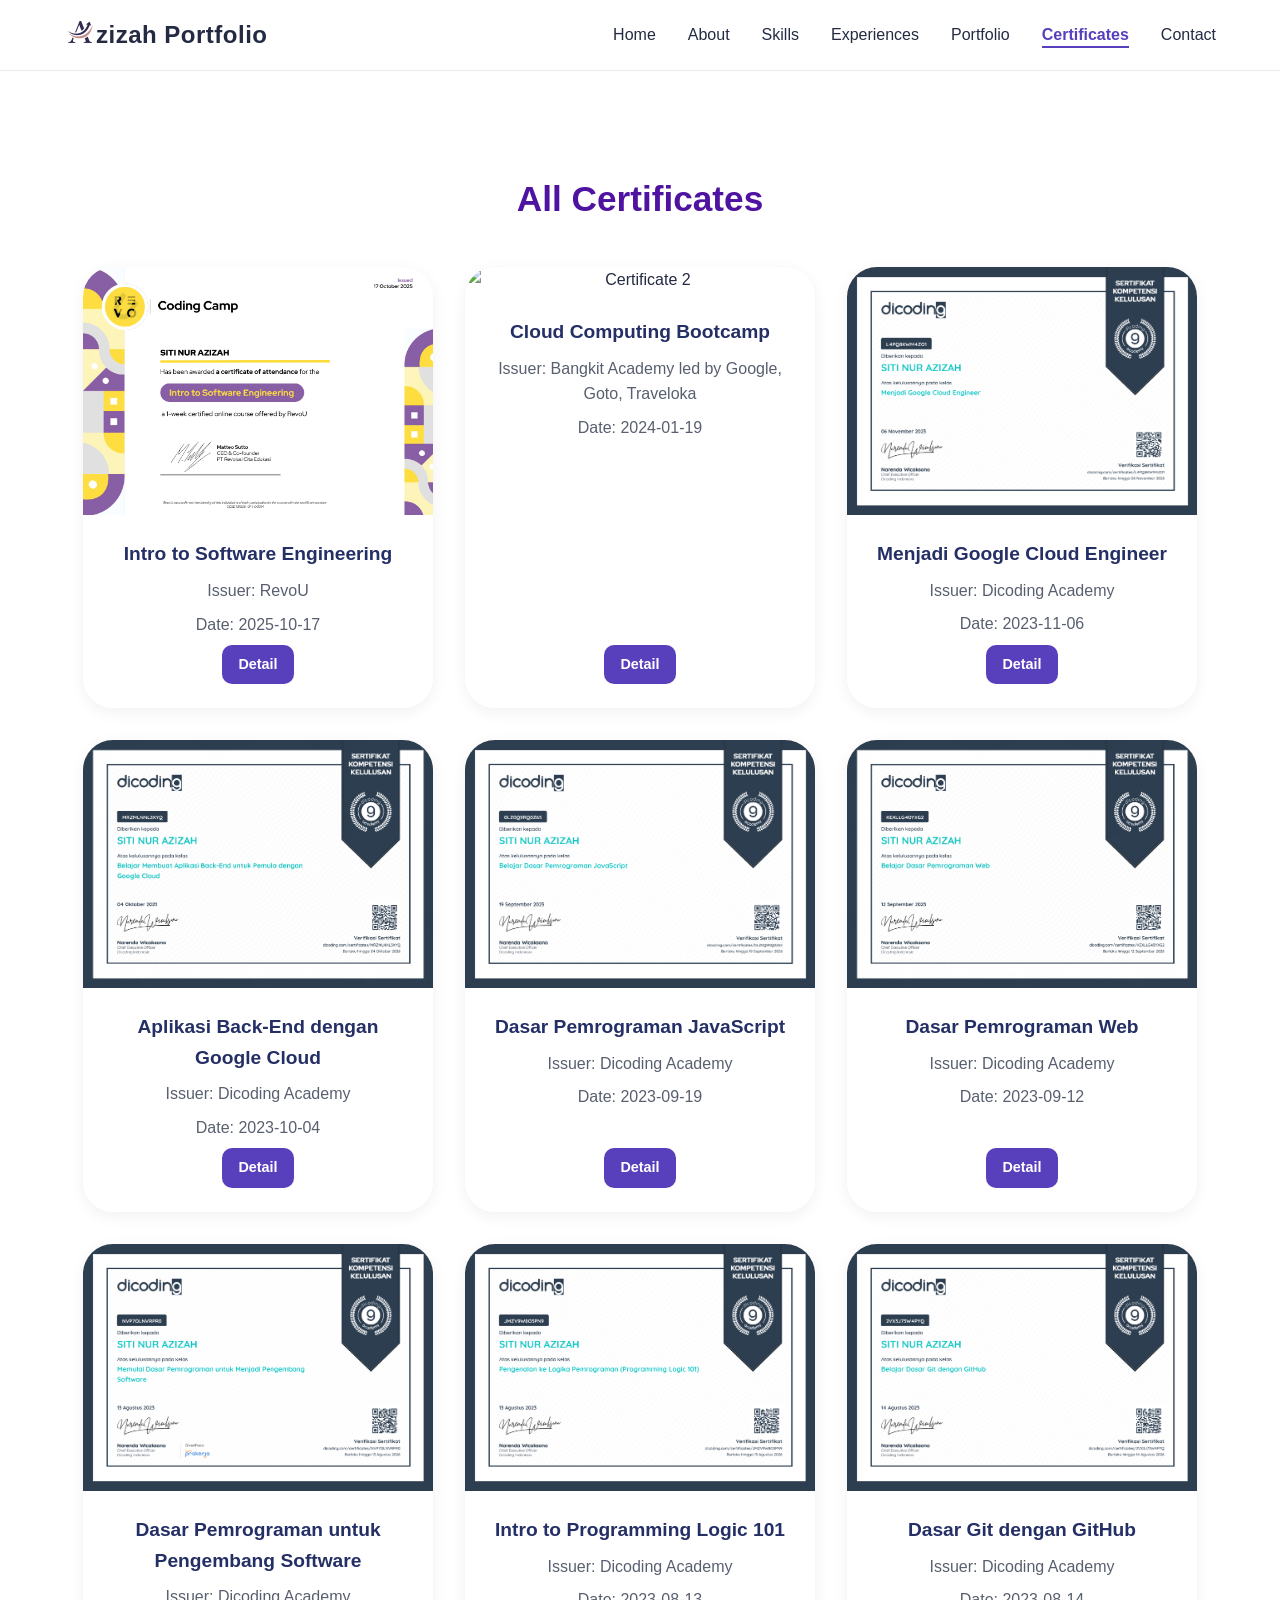
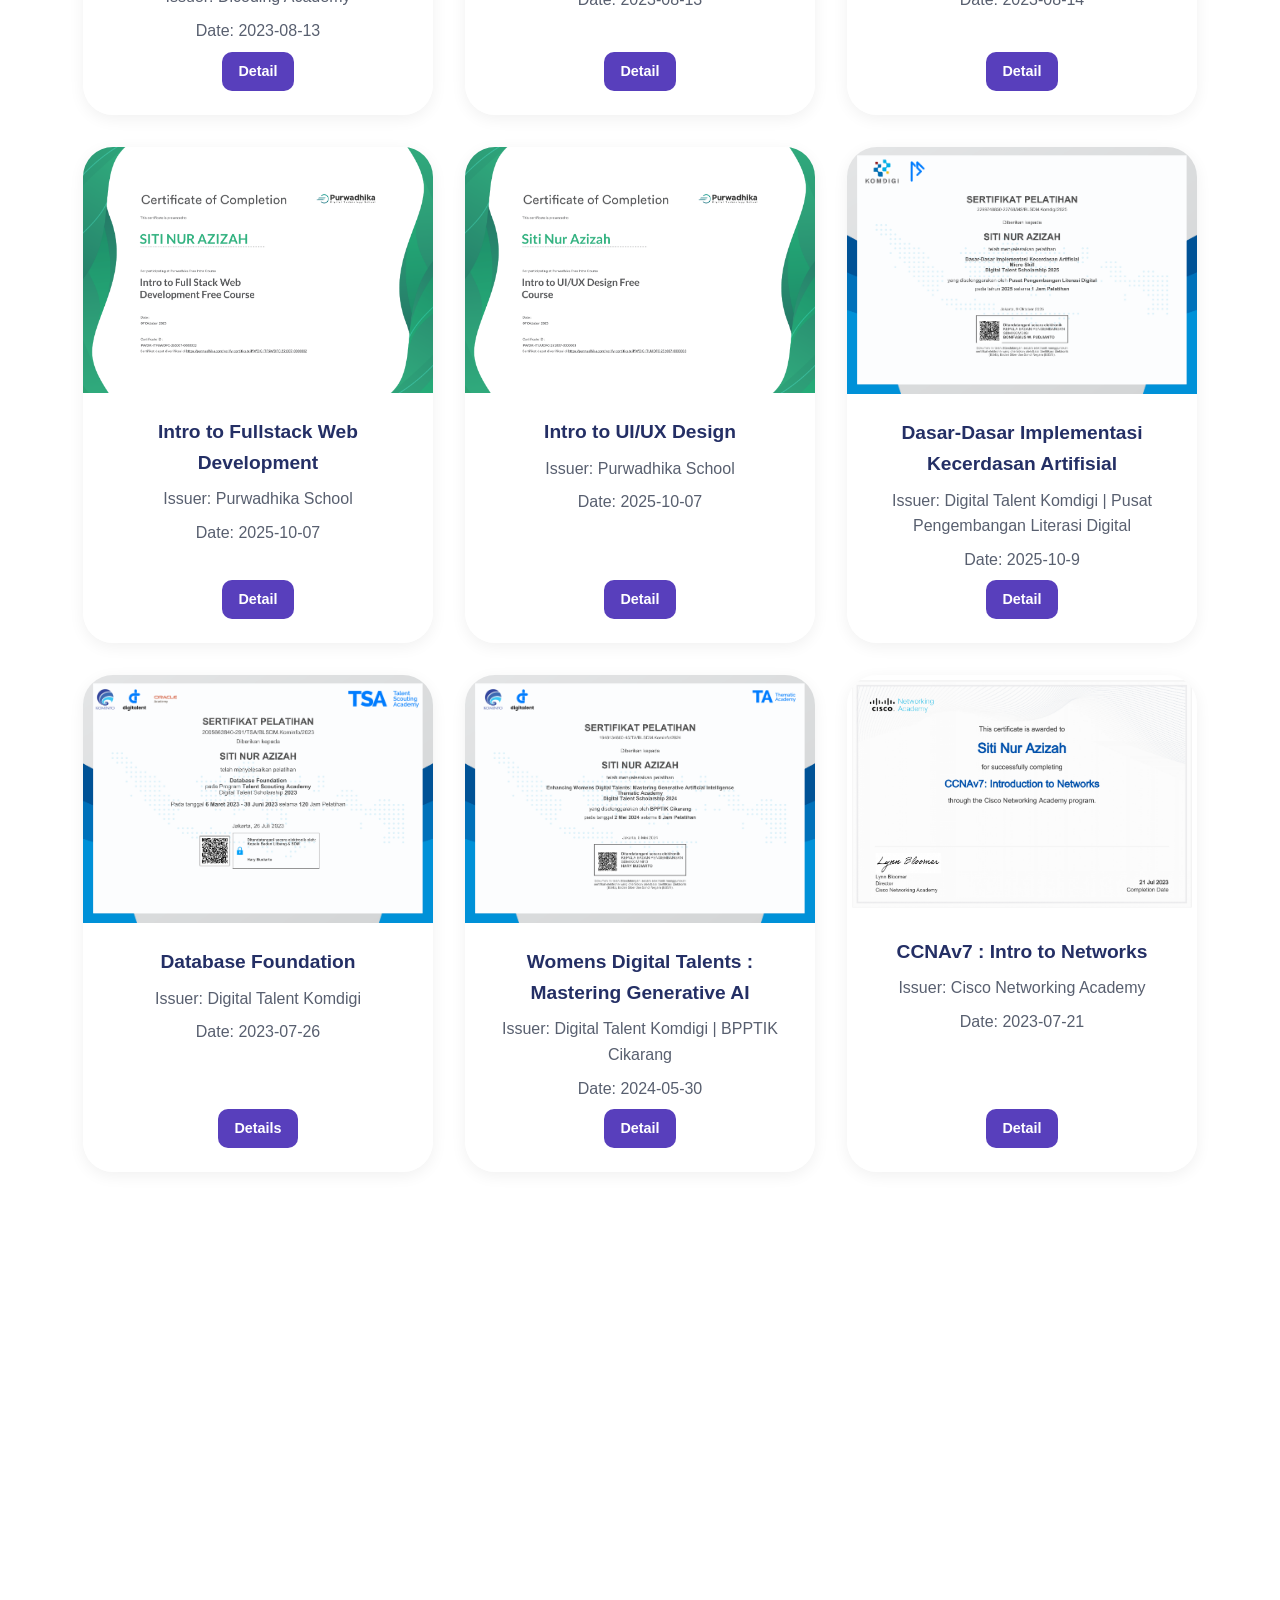
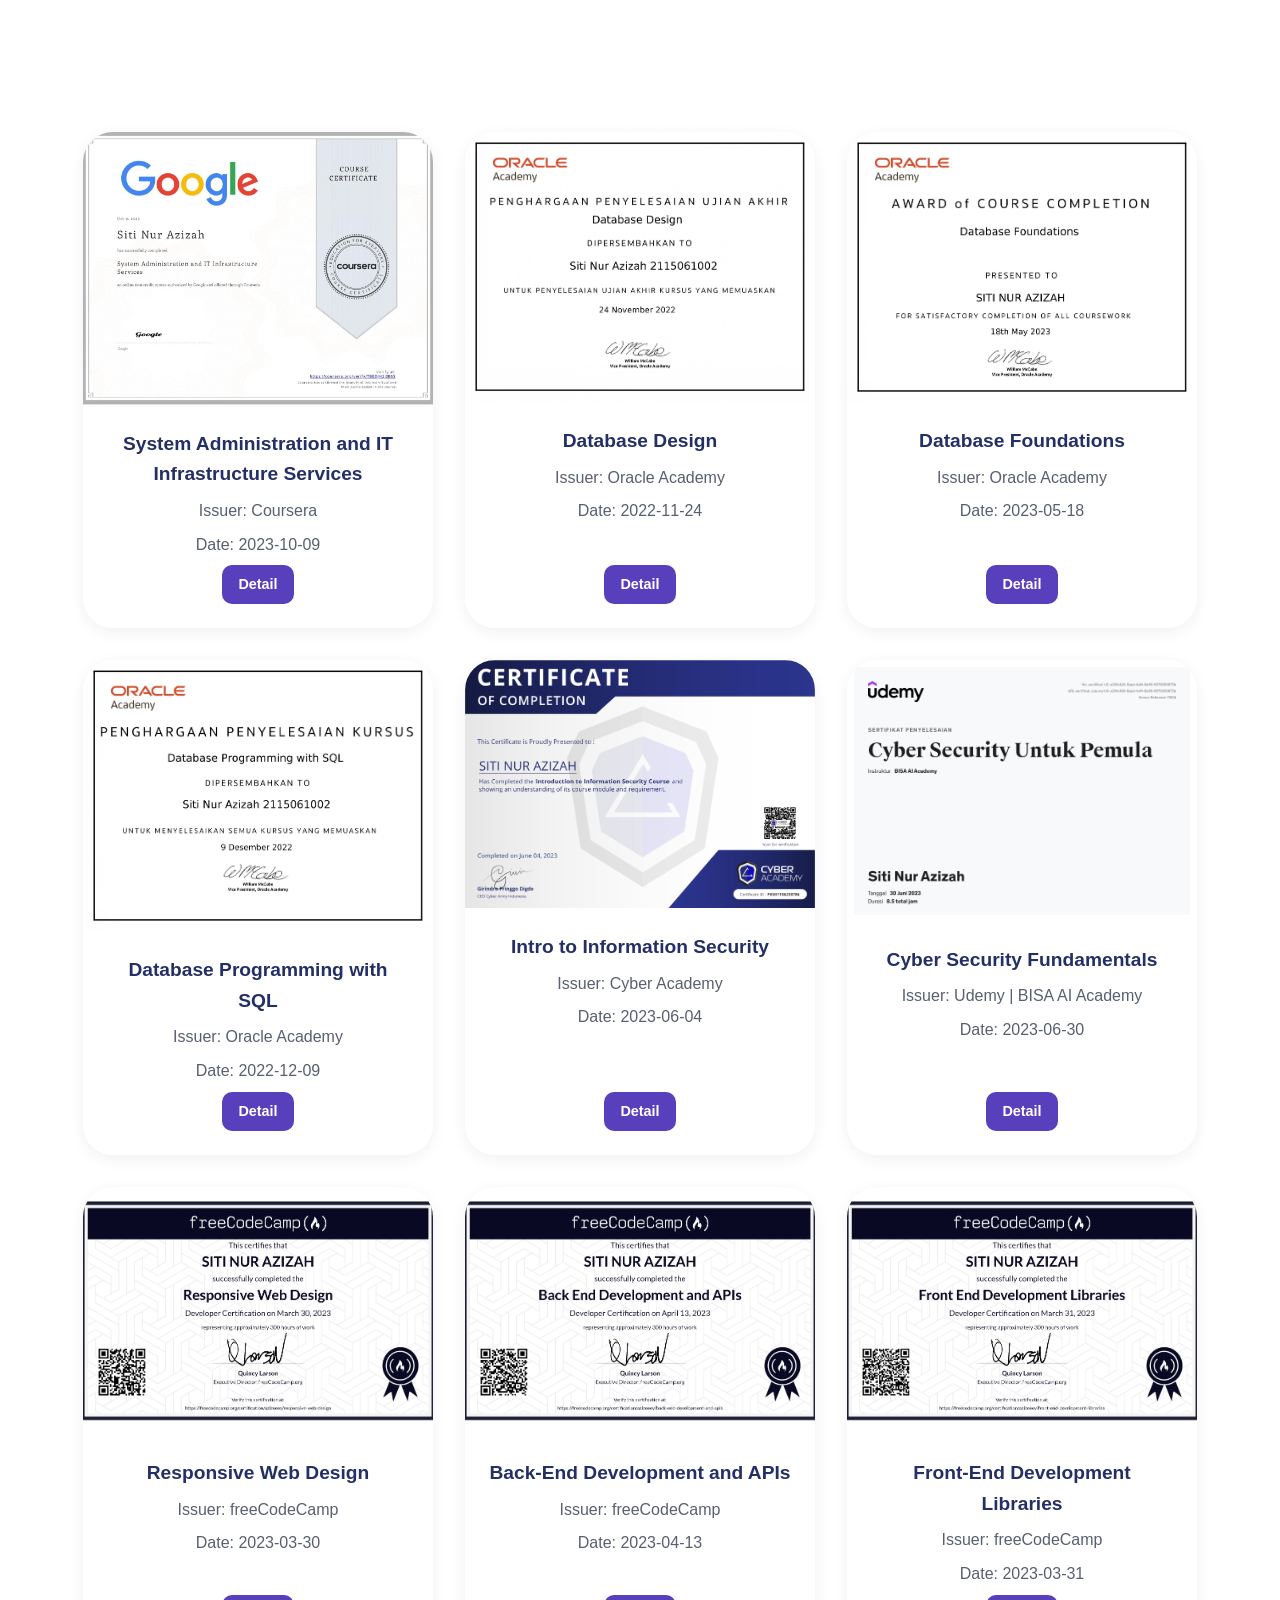
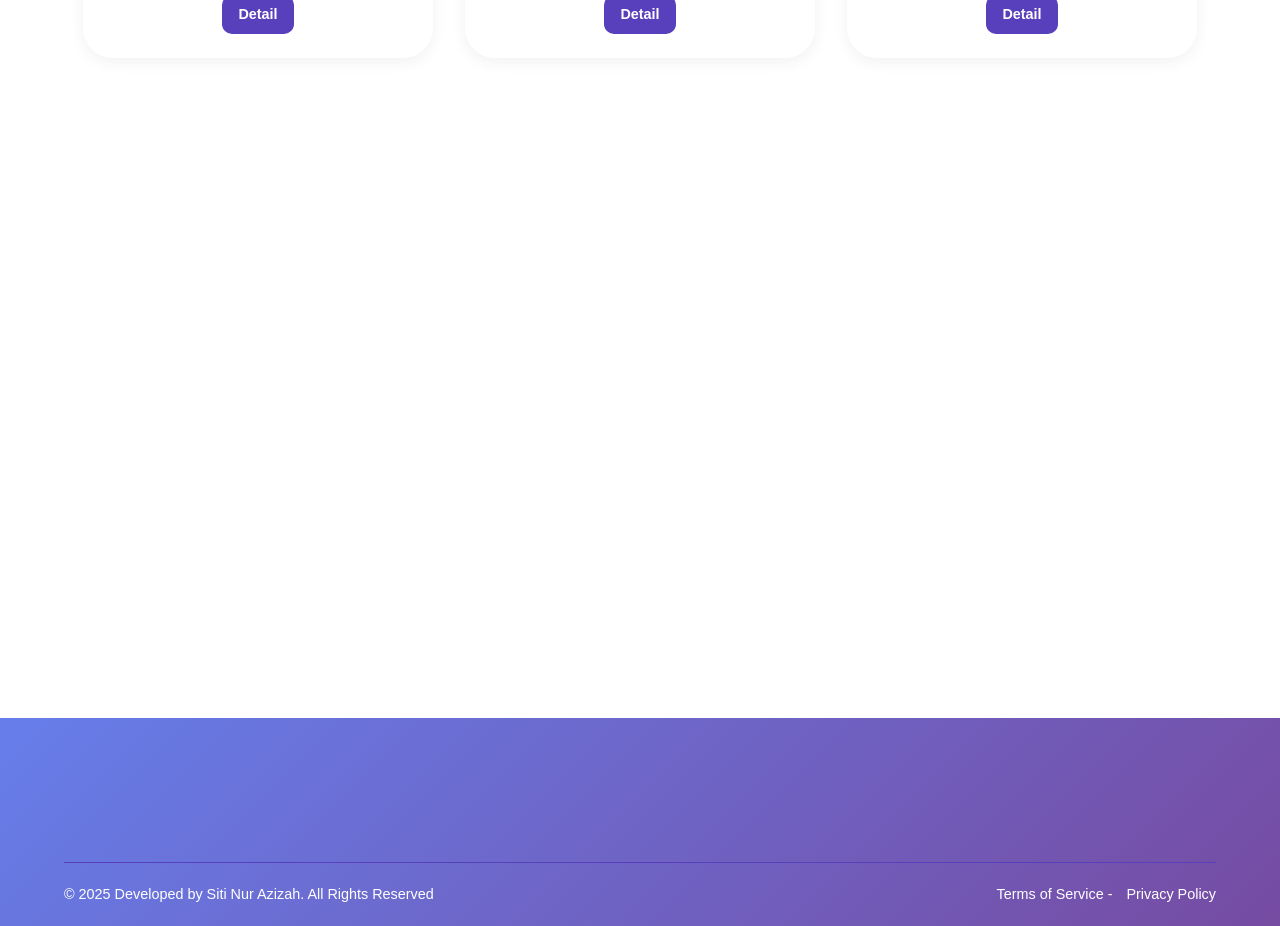
==== certificates.html @ 9b40e52b "add porto n sertif" ====
<!DOCTYPE html>
<html lang="en">
<head>
  <meta charset="UTF-8">
  <meta name="viewport" content="width=device-width, initial-scale=1.0">
  <title>All Certificates | Siti Nur Azizah</title>
  <link rel="icon" href="assets/img/favicon.png" type="image/png">
  <link rel="stylesheet" href="https://cdnjs.cloudflare.com/ajax/libs/font-awesome/6.0.0-beta3/css/all.min.css">
  <link rel="stylesheet" href="assets/css/style.css">
</head>
<body>
  <header class="main-header">
    <div class="container nav-container">
      <div class="logo">
        <img src="assets/img/favicon.png" alt="Logo" class="logo-image">
        zizah Portfolio
      </div>
      <!-- hamburger button for mobile -->
      <button class="hamburger" aria-label="Toggle navigation" aria-expanded="false" type="button">
        <span class="hamburger-box">
          <span class="hamburger-inner"></span>
        </span>
      </button>
      <nav>
        <ul class="nav-menu">
          <li><a href="index.html#home">Home</a></li>
          <li><a href="index.html#about">About</a></li>
          <li><a href="index.html#skills">Skills</a></li>
          <li><a href="index.html#experiences">Experiences</a></li>
          <li><a href="index.html#portfolio">Portfolio</a></li>
          <li><a href="certificates.html" class="active">Certificates</a></li>
          <li><a href="index.html#contact">Contact</a></li>
        </ul>
      </nav>
    </div>
  </header>

  <section id="all-certificates" class="section certificates-section">
    <div class="container">
      <h1 class="section-title scroll-animate">All Certificates</h1>
      <div class="certificates-list">
        <!-- All certificates -->
        <div class="certificate-item scroll-animate">
          <img src="assets/certificate/softwareeng-revou.png" alt="Certificate 1">
          <div class="certificate-content">
            <h3>Intro to Software Engineering</h3>
            <p>Issuer: RevoU</p>
            <p>Date: 2025-10-17</p>
            <a href="https://drive.google.com/file/d/1ZLvPG38l7skZjwLCJLXIM7DwhdLGk0Xa/view" class="btn btn-details">Detail</a>
          </div>
        </div>
        <div class="certificate-item scroll-animate">
          <img src="assets/certificate/SERTIF BANGKIT.png" alt="Certificate 2">
          <div class="certificate-content">
            <h3>Cloud Computing Bootcamp</h3>
            <p>Issuer: Bangkit Academy led by Google, Goto, Traveloka</p>
            <p>Date: 2024-01-19</p>
            <a href="https://drive.google.com/file/d/1FL3jccYWR6hcbY1Rkj1-rVTdAQmTR3cX/view?usp=sharing" class="btn btn-details">Detail</a>
          </div>
        </div>
        <div class="certificate-item scroll-animate">
          <img src="assets/certificate/dicoding/menjadi google cloud engineer.png" alt="Certificate 3">
          <div class="certificate-content">
            <h3>Menjadi Google Cloud Engineer</h3>
            <p>Issuer: Dicoding Academy</p>
            <p>Date: 2023-11-06</p>
            <a href="https://www.dicoding.com/certificates/L4PQ8KWM4ZO1" class="btn btn-details">Detail</a>
          </div>
        </div>
        <div class="certificate-item scroll-animate">
          <img src="assets/certificate/dicoding/apk backend.jpg" alt="Certificate 4">
          <div class="certificate-content">
            <h3>Aplikasi Back-End dengan Google Cloud</h3>
            <p>Issuer: Dicoding Academy</p>
            <p>Date: 2023-10-04</p>
            <a href="https://www.dicoding.com/certificates/MRZMLNNL3XYQ" class="btn btn-details">Detail</a>
          </div>
        </div>
        <div class="certificate-item scroll-animate">
          <img src="assets/certificate/dicoding/pemrograman javascript.png" alt="Certificate 5">
          <div class="certificate-content">
            <h3>Dasar Pemrograman JavaScript</h3>
            <p>Issuer: Dicoding Academy</p>
            <p>Date: 2023-09-19</p>
            <a href="https://www.dicoding.com/certificates/0LZ0Q9RQ0Z65" class="btn btn-details">Detail</a>
          </div>
        </div>
        <div class="certificate-item scroll-animate">
          <img src="assets/certificate/dicoding/dasar pemweb.jpg" alt="Certificate 6">
          <div class="certificate-content">
            <h3>Dasar Pemrograman Web</h3>
            <p>Issuer: Dicoding Academy</p>
            <p>Date: 2023-09-12</p>
            <a href="https://www.dicoding.com/certificates/KEXLLG40YXG2" class="btn btn-details">Detail</a>
          </div>
        </div>
        <div class="certificate-item scroll-animate">
          <img src="assets/certificate/dicoding/pengembang software dicoding.png" alt="Certificate 7">
          <div class="certificate-content">
            <h3>Dasar Pemrograman untuk Pengembang Software</h3>
            <p>Issuer: Dicoding Academy</p>
            <p>Date: 2023-08-13</p>
            <a href="https://www.dicoding.com/certificates/NVP7OLNVRPR0" class="btn btn-details">Detail</a>
          </div>
        </div>
        <div class="certificate-item scroll-animate">
          <img src="assets/certificate/dicoding/programming logic 101.png" alt="Certificate 8">
          <div class="certificate-content">
            <h3>Intro to Programming Logic 101</h3>
            <p>Issuer: Dicoding Academy</p>
            <p>Date: 2023-08-13</p>
            <a href="https://www.dicoding.com/certificates/JMZV9W8O3PN9" class="btn btn-details">Detail</a>
          </div>
        </div>
        <div class="certificate-item scroll-animate">
          <img src="assets/certificate/dicoding/git github.png" alt="Certificate 9">
          <div class="certificate-content">
            <h3>Dasar Git dengan GitHub</h3>
            <p>Issuer: Dicoding Academy</p>
            <p>Date: 2023-08-14</p>
            <a href="https://www.dicoding.com/certificates/2VX3J73W4PYQ" class="btn btn-details">Detail</a>
          </div>
        </div>
        <div class="certificate-item scroll-animate">
          <img src="assets/certificate/purwadhika/PWDK-ITFSWDFC-251007-0000002.png" alt="Certificate 10">
          <div class="certificate-content">
            <h3>Intro to Fullstack Web Development</h3>
            <p>Issuer: Purwadhika School</p>
            <p>Date: 2025-10-07</p>
            <a href="https://purwadhika.com/verify-certificate/PWDK-ITFSWDFC-251007-0000002" class="btn btn-details">Detail</a>
          </div>
        </div>
        <div class="certificate-item scroll-animate">
          <img src="assets/certificate/purwadhika/PWDK-ITUUDFC-251007-0000003.png" alt="Certificate 11">
          <div class="certificate-content">
            <h3>Intro to UI/UX Design</h3>
            <p>Issuer: Purwadhika School</p>
            <p>Date: 2025-10-07</p>
            <a href="https://purwadhika.com/verify-certificate/PWDK-ITUUDFC-251007-0000003" class="btn btn-details">Detail</a>
          </div>
        </div>
        <div class="certificate-item scroll-animate">
          <img src="assets/certificate/digitalent/Sertifikat_SITI NUR AZIZAH_Dasar-Dasar Implementasi Kecerdasan Artifisial.png" alt="Certificate 12">
          <div class="certificate-content">
            <h3>Dasar-Dasar Implementasi Kecerdasan Artifisial</h3>
            <p>Issuer: Digital Talent Komdigi | Pusat Pengembangan Literasi Digital</p>
            <p>Date: 2025-10-9</p>
            <a href="https://drive.google.com/file/d/1zB0Z5DIeGIQFLaQQscOVTFHgbGyK6Us4/view?usp=drive_link" class="btn btn-details">Detail</a>
          </div>
        </div>
        <div class="certificate-item scroll-animate">
          <img src="assets/certificate/digitalent/Sertifikat_SITI NUR AZIZAH_Database Foundation.png" alt="Certificate 13">
          <div class="certificate-content">
            <h3>Database Foundation</h3>
            <p>Issuer: Digital Talent Komdigi</p>
            <p>Date: 2023-07-26</p>
            <a href="https://drive.google.com/file/d/1chMUheDIO_dQF70-TXZHuA2Eh0b5Cd7H/view?usp=drive_link" class="btn btn-details">Details</a>
          </div>
        </div>
        <div class="certificate-item scroll-animate">
          <img src="assets/certificate/digitalent/Sertifikat_SITI NUR AZIZAH_Enhancing Womens Digital Talents_ Mastering Generative Artificial Intelligence.png" alt="Certificate 14">
          <div class="certificate-content">
            <h3>Womens Digital Talents : Mastering Generative AI</h3>
            <p>Issuer: Digital Talent Komdigi | BPPTIK Cikarang</p>
            <p>Date: 2024-05-30</p>
            <a href="https://drive.google.com/file/d/1E2F30EuQc_l25Jdkmxa51Vl7Aryn4zsx/view?usp=drive_link" class="btn btn-details">Detail</a>
          </div>
        </div>
        <div class="certificate-item scroll-animate">
          <img src="assets/certificate/cisco/CCNA-_Introduction_to_Networks_certificate_sitinurazizahhh18-gmail-com_771a06cd-412b-486e-bfe9-fa651f4175e1 (1)_page-0001.jpg" alt="Certificate 15">
          <div class="certificate-content">
            <h3>CCNAv7 : Intro to Networks</h3>
            <p>Issuer: Cisco Networking Academy</p>
            <p>Date: 2023-07-21</p>
            <a href="https://drive.google.com/file/d/1Omh-6UnqB60-cYr9Cl4tLou4bEnLp-9j/view?usp=drive_link" class="btn btn-details">Detail</a>
          </div>
        </div>
        <div class="certificate-item scroll-animate">
          <img src="assets/certificate/cisco/Introduction_to_Cybersecurity_certificate_sitinurazizahhh18-gmail-com_aaf5352d-a01f-4b90-84e6-fc09a46e2043 (1)_page-0001.jpg" alt="Certificate 16">
          <div class="certificate-content">
            <h3>Intro to Cybersecurity</h3>
            <p>Issuer: Cisco Networking Academy</p>
            <p>Date: 2023-07-20</p>
            <a href="https://drive.google.com/file/d/1lrKMoDA7wn3ISVVBeuvt1W7CHutpYaE9/view?usp=drive_link" class="btn btn-details">Detail</a>
          </div>
        </div>
        <div class="certificate-item scroll-animate">
          <img src="assets/certificate/cisco/IoT_Fundamentals-_Connecting_Things_certificate_sitinurazizahhh18-gmail-com_443190f3-8df4-4fd3-9a9b-6645b06b5bfa (2)_page-0001.jpg" alt="Certificate 17">
          <div class="certificate-content">
            <h3>IoT Fundamentals : Connecting Things</h3>
            <p>Issuer: Cisco Networking Academy</p>
            <p>Date: 2023-11-28</p>
            <a href="https://drive.google.com/file/d/1dEp4uenTkmfUfR2kMaPmVStcewjHRc7p/view?usp=drive_link" class="btn btn-details">Detail</a>
          </div>
        </div>
        <div class="certificate-item scroll-animate">
          <img src="assets/certificate/coursera/CERTIFICATE_LANDING_PAGE~MDAXX34MWJBZ.jpeg" alt="Certificate 18">
          <div class="certificate-content">
            <h3>The Bits and Bytes of Computer Networking</h3>
            <p>Issuer: Coursera</p>
            <p>Date: 2023-08-24</p>
            <a href="https://www.coursera.org/account/accomplishments/verify/MDAXX34MWJBZ" class="btn btn-details">Detail</a>
          </div>
        </div>
        <div class="certificate-item scroll-animate">
          <img src="assets/certificate/coursera/CERTIFICATE_LANDING_PAGE~TBBDJH2J3B6S.jpeg" alt="Certificate 19">
          <div class="certificate-content">
            <h3>System Administration and IT Infrastructure Services</h3>
            <p>Issuer: Coursera</p>
            <p>Date: 2023-10-09</p>
            <a href="https://www.coursera.org/account/accomplishments/verify/TBBDJH2J3B6S" class="btn btn-details">Detail</a>
          </div>
        </div>
        <div class="certificate-item scroll-animate">
          <img src="assets/certificate/oracle/sertif database design_page-0001.jpg" alt="Certificate 20">
          <div class="certificate-content">
            <h3>Database Design</h3>
            <p>Issuer: Oracle Academy</p>
            <p>Date: 2022-11-24</p>
            <a href="https://drive.google.com/file/d/1toAtc9w_y1W6or2Em2Bvu6bvbzV_A_cV/view?usp=drive_link" class="btn btn-details">Detail</a>
          </div>
        </div>
        <div class="certificate-item scroll-animate">
          <img src="assets/certificate/oracle/Sertifikat Database Foundation_page-0001.jpg" alt="Certificate 21">
          <div class="certificate-content">
            <h3>Database Foundations</h3>
            <p>Issuer: Oracle Academy</p>
            <p>Date: 2023-05-18</p>
            <a href="https://drive.google.com/file/d/18gDFGOIGAOeb3tjXoCS53oergpeq7sSI/view?usp=drive_link" class="btn btn-details">Detail</a>
          </div>
        </div>
        <div class="certificate-item scroll-animate">
          <img src="assets/certificate/oracle/sertifikat database sql_page-0001.jpg" alt="Certificate 22">
          <div class="certificate-content">
            <h3>Database Programming with SQL</h3>
            <p>Issuer: Oracle Academy</p>
            <p>Date: 2022-12-09</p>
            <a href="https://drive.google.com/file/d/16vLseTe_ZUazFoCC4qiOyjPYJcFaLj_o/view?usp=drive_link" class="btn btn-details">Detail</a>
          </div>
        </div>
        <div class="certificate-item scroll-animate">
          <img src="assets/certificate/Certificate-of-Completion-Introduction-to-Information-Security.png" alt="Certificate 23">
          <div class="certificate-content">
            <h3>Intro to Information Security</h3>
            <p>Issuer: Cyber Academy</p>
            <p>Date: 2023-06-04</p>
            <a href="https://www.cyberacademy.id/certificate/PKMI1106230786" class="btn btn-details">Detail</a>
          </div>
        </div>
        <div class="certificate-item scroll-animate">
          <img src="assets/certificate/cyber udemy.jpg" alt="Certificate 24">
          <div class="certificate-content">
            <h3>Cyber Security Fundamentals</h3>
            <p>Issuer: Udemy | BISA AI Academy</p>
            <p>Date: 2023-06-30</p>
            <a href="https://www.udemy.com/certificate/UC-a3f4c428-6aad-4af4-8e66-f97f20f0975b/" class="btn btn-details">Detail</a>
          </div>
        </div>
        <div class="certificate-item scroll-animate">
          <img src="assets/certificate/freeCodeCamp/freecodecamp.org_certification_azizeeey_responsive-web-design_page-0001.jpg" alt="Certificate 25">
          <div class="certificate-content">
            <h3>Responsive Web Design</h3>
            <p>Issuer: freeCodeCamp</p>
            <p>Date: 2023-03-30</p>
            <a href="https://www.freecodecamp.org/certification/azizeeey/responsive-web-design" class="btn btn-details">Detail</a>
          </div>
        </div>
        <div class="certificate-item scroll-animate">
          <img src="assets/certificate/freeCodeCamp/freecodecamp.org_certification_azizeeey_back-end-development-and-apis_page-0001.jpg" alt="Certificate 26">
          <div class="certificate-content">
            <h3>Back-End Development and APIs</h3>
            <p>Issuer: freeCodeCamp</p>
            <p>Date: 2023-04-13</p>
            <a href="https://freecodecamp.org/certification/azizeeey/back-end-development-and-apis" class="btn btn-details">Detail</a>
          </div>
        </div>
        <div class="certificate-item scroll-animate">
          <img src="assets/certificate/freeCodeCamp/freecodecamp.org_certification_azizeeey_front-end-development-libraries_page-0001.jpg" alt="Certificate 27">
          <div class="certificate-content">
            <h3>Front-End Development Libraries</h3>
            <p>Issuer: freeCodeCamp</p>
            <p>Date: 2023-03-31</p>
            <a href="https://www.freecodecamp.org/certification/azizeeey/front-end-development-libraries" class="btn btn-details">Detail</a>
          </div>
        </div>
        <div class="certificate-item scroll-animate">
          <img src="assets/certificate/progate/progate git.png" alt="Certificate 28">
          <div class="certificate-content">
            <h3>Kursus Git</h3>
            <p>Issuer: Progate</p>
            <p>Date: 2021-11-22</p>
            <a href="https://progate.com/course_certificate/545e2cb8r2yid1" class="btn btn-details">Detail</a>
          </div>
        </div>
        <div class="certificate-item scroll-animate">
          <img src="assets/certificate/progate/progate cml.png" alt="Certificate 29">
          <div class="certificate-content">
            <h3>Kursus Command Line</h3>
            <p>Issuer: Progate</p>
            <p>Date: 2021-11-06</p>
            <a href="https://progate.com/course_certificate/c4136b70r24myr" class="btn btn-details">Detail</a>
          </div>
        </div>
      </div>
      <a href="index.html#certificates" class="btn btn-back scroll-animate">Back to Section</a>
    </div>
  </section>

  <!-- FOOTER -->
  <footer class="footer">
    <div class="container">
      <div class="footer-nav scroll-animate">
        <a href="index.html#home"><i class="fas fa-home"></i> Home</a>
        <a href="index.html#about"><i class="fas fa-user"></i> About</a>
        <a href="index.html#skills"><i class="fas fa-cog"></i> Skills</a>
        <a href="index.html#experiences"><i class="fas fa-briefcase"></i> Experiences</a>
        <a href="index.html#portfolio"><i class="fas fa-folder-open"></i> Portfolio</a>
        <a href="certificates.html"><i class="fas fa-certificate"></i> Certificates</a>
        <a href="index.html#contact"><i class="fas fa-envelope"></i> Contact</a>
      </div>
      <div class="footer-social scroll-animate">
        <a href="https://www.instagram.com/azizeeey/" target="_blank"><i class="fab fa-instagram"></i></a>
        <a href="https://www.linkedin.com/in/azizeeey/" target="_blank"><i class="fab fa-linkedin-in"></i></a>
        <a href="https://www.tiktok.com/@sinazizey" target="_blank"><i class="fab fa-tiktok"></i></a>
        <a href="https://github.com/azizeeey" target="_blank"><i class="fab fa-github"></i></a>
      </div>
      <div class="footer-bottom">
        <p>&copy; 2025 Developed by Siti Nur Azizah. All Rights Reserved</p>
        <div class="footer-links">
          <a href="#">Terms of Service</a> - <a href="#">Privacy Policy</a>
        </div>
      </div>
    </div>
  </footer>
  <script src="assets/js/script.js"></script>
</body>
</html>
---- assets/css/style.css ----
/* ====== RESET & BASE ====== */
* {
  margin: 0;
  padding: 0;
  box-sizing: border-box;
}
:root {
  --primary: #7de0ea;
  --primary-dark: #583fbc;
  --accent: #242a41;
  --accent-light: #242f65;
  --gray: #585f6f;
  --gray-light: #edf0f9;
  --white: #fff;
  --radius: 16px;
  --radius-lg: 32px;
  --transition: 0.2s;
  --header-height: 70px; /* default, akan diupdate via JS */
}
body {
  font-family: 'Manrope', 'Poppins', Arial, sans-serif;
  background: var(--white);
  color: var(--accent);
  line-height: 1.6;
  padding-top: var(--header-height); /* ruang untuk fixed header */
}
.container {
  width: 90%;
  max-width: 1200px;
  margin: 0 auto;
}

/* ====== NAVBAR ====== */
.main-header {
  background: var(--white);
  border-bottom: 1px solid #eaeaea;
  position: fixed;
  top: 0;
  left: 0;
  right: 0;
  width: 100%;
  z-index: 300;
}
.nav-container {
  display: flex;
  align-items: center;
  justify-content: space-between;
  height: 70px;
}
.logo {
    font-size: 1.5rem;
    font-weight: 700;
    color: var(--accent);
    letter-spacing: 0.5px;
    display: flex;
    align-items: center;
}
.logo-image {
    width: 2rem; 
    height: 2rem;
    vertical-align: middle; 
    margin-right: 0; 
    margin-bottom: 5.5px;
}

.nav-menu {
  display: flex;
  gap: 2rem;
  list-style: none;
}
.nav-menu li a {
  color: var(--accent);
  font-weight: 500;
  text-decoration: none;
  font-size: 1rem;
  transition: color var(--transition);
}
.nav-menu li a {
  color: var(--accent);
  font-weight: 500;
  text-decoration: none;
  font-size: 1rem;
  transition: color var(--transition);
  position: relative;
  padding-bottom: 5px;
}
.nav-menu li a:hover {
  color: var(--primary-dark);
}
.nav-menu li a.active {
  color: var(--primary-dark);
  font-weight: 700;
}
.nav-menu li a.active::after {
  content: '';
  position: absolute;
  bottom: 0;
  left: 0;
  width: 100%;
  height: 2px; 
  background-color: var(--primary-dark);
}

/* HAMBURGER BUTTON */
.hamburger {
  display: none;
  background: transparent;
  border: none;
  cursor: pointer;
  padding: 10px;
  align-items: center;
}
.hamburger:focus { outline: none; }
.hamburger-box { display: inline-block; position: relative; width: 28px; height: 18px; }
.hamburger-inner {
  position: absolute;
  top: 50%;
  left: 0;
  right: 0;
  height: 2px;
  background-color: var(--accent);
  transform: translateY(-50%);
  transition: transform 0.3s ease, background-color 0.3s ease;
}
.hamburger-inner::before,
.hamburger-inner::after {
  content: "";
  position: absolute;
  left: 0;
  right: 0;
  height: 2px;
  background-color: var(--accent);
  transition: transform 0.3s ease, opacity 0.3s ease;
}
.hamburger-inner::before { top: -8px; }
.hamburger-inner::after { top: 8px; }

/* active state */
.hamburger.is-active .hamburger-inner {
  background-color: transparent;
}
.hamburger.is-active .hamburger-inner::before {
  transform: translateY(8px) rotate(45deg);
}
.hamburger.is-active .hamburger-inner::after {
  transform: translateY(-8px) rotate(-45deg);
}

/* MOBILE NAV */
@media (max-width: 768px) {
  .hamburger { display: inline-flex; }
  .nav-menu {
    position: absolute;
    top: var(--header-height);
    right: 0;
    left: 0;
    background: var(--white);
    flex-direction: column;
    gap: 0;
    padding: 1rem 1.25rem;
    display: none;
    border-bottom: 1px solid #eee;
  }
  .nav-menu li { margin: 0; }
  .nav-menu li a {
    display: block;
    padding: 0.75rem 0;
  }
  .nav-menu.open {
    display: flex;
  }
  /* ensure header has higher z for menu */
  .main-header { z-index: 200; }
  /* prevent body scroll when menu open */
  .no-scroll { overflow: hidden; }
}

/* ====== HERO SECTION ====== */
.hero-section {
  position: relative;
  background: linear-gradient(180deg, #fff 0%, #f6f7fc 100%);
  padding: 80px 0 60px 0;
  overflow: hidden;
  min-height: 90vh; 
  display: flex;
  align-items: center;
}
.hero-flex {
  display: flex;
  align-items: center; 
  justify-content: flex-start; 
  gap: 5rem; 
  width: 100%;
  flex-wrap: wrap;
  position: relative;
  z-index: 1;
}
.btn-downloadcv {
  display: inline-block;
  margin: 1rem 0 0.5rem 0;
  background: linear-gradient(135deg, #667eea 0%, #764ba2 100%);
  color: #fff;
  padding: 0.7rem 2rem;
  border-radius: 12px;
  font-weight: 600;
  text-decoration: none;
  font-size: 1rem;
  border: none;
  border-radius: 10px;
  box-shadow: 0 2px 8px rgba(125, 224, 234, 0.08);
  
  transition: all 0.4s ease;
}
.btn-downloadcv:hover {
  box-shadow: 0 5px 15px rgba(118, 75, 162, 0.4);
  transform: scale(1.05);
}
.hero-left {
  flex: 1.2; 
  margin-right: none;
}
.hero-title {
  font-size: 3.2rem;
  font-weight: 700;
  color: var(--accent);
  line-height: 1.1;
  margin-bottom: 1.2rem;
  white-space: normal; 
}
.hero-title span {
  color: #410299ee;
}
.hero-title-highlight {
  color: var(--primary-dark);
}
.hero-desc {
  font-size: 1.2rem;
  color: var(--gray);
  margin-bottom: 2rem;
  max-width: 440px;
}
.hero-socials {
  display: flex;
  gap: 1.2rem;
  margin-top: 1.5rem;
}
.hero-socials a img {
  width: 48px;
  height: 48px;
  border-radius: 50%;
  background: #fff;
  box-shadow: 0 2px 8px rgba(0,0,0,0.08);
  transition: transform var(--transition);
}
.hero-socials a img:hover {
  transform: scale(1.1);
}
.hero-right {
  flex: 1; 
  margin-left: 2rem; 
  position: relative;
  display: flex;
  align-items: center;
  justify-content: center;
}
.hero-img-bg {
  display: none; 
}
.hero-img {
  width: 80%; 
  max-width: 380px; 
  border-radius: 20px; 
  z-index: 2;
  position: relative;
  transform: rotate(-6deg);
  transition: transform 0.6s ease, box-shadow 0.6s ease; 
  box-shadow: 0 15px 30px rgba(0, 0, 0, 0.15); 
  object-fit: cover; 
}
.hero-img:hover {
  transform: rotate(0deg) scale(1.03); 
  box-shadow: 0 20px 40px rgba(0, 0, 0, 0.2); 
}

/* decorative shapes */
.decor {
  position: absolute;
  border-radius: 50%;
  filter: blur(80px);
  z-index: 0;
}
.decor-ellipse1 {
  width: 200px; height: 200px;
  left: 5%; top: 10%;
  background: #7534ff77;
}
.decor-ellipse2 {
  width: 120px; height: 120px;
  left: 60%; top: 20%;
  background: #f249c888;
}
.decor-ellipse3 {
  width: 300px; height: 120px;
  left: 30%; top: 0;
  background: #e6454588;
}
.decor-ellipse4 {
  width: 100px; height: 200px;
  right: 10%; top: 40%;
  background: #0b63e588;
}
.decor-ellipse5 {
  width: 80px; height: 80px;
  left: 80%; top: 60%;
  background: #ffc75988;
}

/* ===== ABOUT SECTION ===== */
.about {
  background: #ffffff;
  padding: 100px 10%;
  color: #333;
  position: relative;
  overflow: hidden;
}
.about-container {
  display: flex;
  align-items: center;
  justify-content: space-between;
  flex-wrap: wrap;
  gap: 60px;
  max-width: 1200px;
  margin: 0 auto;
}

/* text area */
.about-text {
  flex: 1 1 550px;
  text-align: justify; 
}
.about-text h2 {
  font-size: 1.8rem;
  font-weight: 600;
  color: #410299ee;
  margin-bottom: 10px;
}
.about-text h3 {
  font-size: 2.2rem;
  font-weight: 700;
  color: #1f1f1f;
  margin-bottom: 5px;
}
.about-text h3 span {
  color: #410299ee;
}
.about-text h4 {
  font-size: 1.3rem;
  font-weight: 500;
  color: #555;
  margin-bottom: 25px;
}
.about-text h4 span {
  color: #410299ee;
  font-weight: 600;
}
.about-text p {
  font-size: 1.05rem;
  line-height: 1.8;
  color: #555;
  margin-bottom: 18px;
}

/* stats box */
.about-stats {
  display: flex;
  flex-wrap: wrap;
  gap: 20px;
  margin-top: 25px;
  justify-content: space-between; 
}
.stat-box {
  background: rgba(90, 51, 209, 0.07);
  padding: 20px 30px;
  border-radius: 16px;
  text-align: center;
  flex: 1; 
  min-width: 100px; 
  transition: all 0.3s ease;
}
.stat-box:hover {
  transform: translateY(-5px);
  background: rgba(90, 51, 209, 0.15);
}
.stat-box h3 {
  font-size: 1.8rem;
  color: #410299ee;
  font-weight: 700;
  margin-bottom: 5px;
}
.stat-box p {
  font-size: 0.95rem;
  color: #333;
}

/* image area */
.about-image {
  flex: 1 1 400px;
  position: relative;
  display: flex;
  justify-content: center;
  align-items: center;
}
.square-bg {
  position: absolute;
  width: 450px;
  height: 450px;
  background: radial-gradient(
    circle at center,
    rgba(223, 225, 250, 0.9) 0%,
    rgba(223, 225, 250, 0.4) 70%,
    transparent 100%
  );
  border-radius: 50%;
  z-index: 1;
  right: 0;
  top: 50%;
  transform: translate(30%, -50%);
  filter: blur(25px);
}
.about-img {
  width: 80%;
  max-width: 380px;
  border-radius: 20px;
  z-index: 2;
  position: relative;
  transform: rotate(6deg);
  transition: transform 0.6s ease, box-shadow 0.6s ease;
  box-shadow: 0 15px 30px rgba(0, 0, 0, 0.15);
}
.about-img:hover {
  transform: rotate(0deg) scale(1.03);
  box-shadow: 0 20px 40px rgba(0, 0, 0, 0.2);
}

/* ====== SKILLS SECTION ====== */
.skills-section {
  padding: 100px 0;
  background: #fbf9fe;
  text-align: center;
}
.skills-section h1 {
  font-size: 2.2rem;
  color: #410299ee;
  margin-bottom: 2.5rem;
  text-align: center;
}
.skills-box-container {
  display: flex;
  gap: 2rem;
  justify-content: center;
  flex-wrap: wrap;
}
.skills-box {
  flex: 1;
  min-width: 300px;
  background: #fff;
  border-radius: var(--radius);
  box-shadow: 0 4px 16px rgba(0, 0, 0, 0.1);
  padding: 20px;
}
.skills-box h3 {
  font-size: 1.5rem;
  color: var(--accent);
  margin-bottom: 20px;
}
.skills-container {
  display: flex;
  flex-wrap: wrap;
  gap: 20px;
  justify-content: center;
}
.skill {
  position: relative;
  text-align: center;
  width: 120px;
}
.skill img {
  width: 50px;
  height: 50px;
  cursor: pointer;
  transition: transform 0.3s ease;
}
.skill:hover img {
  transform: scale(1.1);
}
.skill-name {
  margin-top: 10px;
  font-weight: bold;
}
.skill-level {
  color: gray;
}
.tooltip {
  position: absolute;
  bottom: 120%;
  left: 50%;
  transform: translateX(-50%);
  background-color: #ffffff;
  box-shadow: 0 4px 16px rgba(0, 0, 0, 0.1);
  padding: 10px;
  border-radius: 5px;
  color: var(--accent);
  padding: 10px;
  border-radius: 5px;
  font-size: 12px;
  white-space: nowrap;
  display: none;
  z-index: 10;
}
.skill:hover .tooltip {
  display: block;
}

/* Responsive Design */
@media (max-width: 768px) {
  .skills-box-container {
    flex-direction: column;
    align-items: center;
  }

  .skills-box {
    max-width: 100%;
  }
}

/* ====== EXPERIENCES SECTION ====== */
.experiences-section {
  padding: 100px 0;
  background: #fff;
}
.experiences-section h1 {
  font-size: 2.2rem;
  color: #410299ee;
  margin-bottom: 2.5rem;
  text-align: center;
}
.experiences-content {
  position: relative;
  max-width: 800px;
  margin: 0 auto;
}
.experiences-content::before {
  content: '';
  position: absolute;
  left: 50%;
  transform: translateX(-50%);
  top: 80px;
  bottom: 0;
  width: 2px;
  background: #e0e0e0;
}
.experience-item {
  position: relative;
  width: 50%;
  padding: 1rem 40px;
  margin-bottom: 40px;
  box-sizing: border-box;
}
.experience-item:nth-child(odd) {
  left: 0;
  text-align: right;
}
.experience-item:nth-child(even) {
  left: 50%;
  text-align: left;
}
.experience-item::before {
  content: '';
  position: absolute;
  top: 5px;
  width: 16px;
  height: 16px;
  border-radius: 50%;
  background: var(--white);
  border: 3px solid var(--primary-dark);
  z-index: 1;
}
.experience-item:nth-child(odd)::before {
  right: -8px;
}
.experience-item:nth-child(even)::before {
  left: -8px;
}
.experience-item h2 {
    font-size: 1.5rem;
    color: var(--accent);
    margin-bottom: 0.2rem;
}
.experience-item h3 {
  font-size: 1.1rem;
  color: var(--accent-light);
  margin-bottom: 0.5rem;
  font-weight: 500;
}
.experience-item .experience-duration {
  font-size: 0.9rem;
  color: var(--gray);
  display: block;
}

/* ====== PORTFOLIO SECTION ====== */
.portfolio-section {
  padding: 100px 0;
  background: #fbf9fe;
  text-align: center;
}
.portfolio-section h1 {
  font-size: 2.2rem;
  color: #410299ee;
  margin-bottom: 2.5rem;
  text-align: center;
}
.section-title {
  font-size: 2.2rem;
  color: var(--accent);
  margin-bottom: 2.5rem;
  text-align: center;
}
.portfolio-list {
  display: flex;
  flex-wrap: wrap;
  gap: 2rem;
  justify-content: center;
}
.portfolio-card {
  background: #deffc7;
  border-radius: 30px;
  box-shadow: 0 4px 16px rgba(0,0,0,0.06);
  overflow: hidden;
  width: 350px;
  display: flex;
  flex-direction: column;
  transition: all 0.3s ease;
}
.portfolio-card:hover {
  transform: translateY(-8px);
  box-shadow: 0 12px 24px rgba(0,0,0,0.1);
}
.portfolio-card img {
  width: 100%;
  height: 180px;
  object-fit: cover;
}
.portfolio-content {
  padding: 1.5rem;
  background: #fff;
  border-radius: 0 0 30px 30px;
  flex: 1;
  display: flex;
  flex-direction: column;
  gap: 1rem;
}
.portfolio-content h3 {
  font-size: 1.2rem;
  color: var(--accent-light);
}
.portfolio-tags {
  display: flex;
  gap: 0.7rem;
  margin-bottom: 0.5rem;
}
.portfolio-content p {
  color: var(--gray);
  font-size: 1rem;
}
.btn-case {
  background: var(--primary-dark);
  color: #fff;
  padding: 0.5rem 1rem;
  box-shadow: none;
  border-radius: 10px;
  font-weight: 600;
  text-decoration: none;
  font-size: 0.9rem;
  margin-top: 1rem;
  align-self: center;
  transition: background-color 0.3s ease;
  border: none;
}
.btn-case:hover {
  background-color: #DFE1FA;
  color: var(--primary-dark);
  box-shadow: 0 4px 12px rgba(90, 51, 209, 0.2);
}

/* ====== CERTIFICATES SECTION ====== */
.certificates-section {
  padding: 100px 0;
  background: #ffffff;
  text-align: center;
}
.certificates-section h1 {
  font-size: 2.2rem;
  color: #410299ee;
  margin-bottom: 2.5rem;
  text-align: center;
}
.certificates-list {
  display: flex;
  flex-wrap: wrap;
  gap: 2rem;
  justify-content: center;
}
.certificate-item {
  background: #fff;
  border-radius: 30px;
  box-shadow: 0 4px 16px rgba(0,0,0,0.06);
  overflow: hidden;
  width: 350px;
  display: flex;
  flex-direction: column;
  transition: all 0.3s ease;
}
.certificate-item:hover {
  transform: translateY(-8px);
  box-shadow: 0 12px 24px rgba(0,0,0,0.1);
}
.certificate-item img {
  width: 100%;
  height: auto;
  object-fit: contain;
}
.certificate-content {
  padding: 1.5rem;
  background: #fff;
  border-radius: 0 0 30px 30px;
  flex: 1;
  display: flex;
  flex-direction: column;
  gap: 0.5rem;
}
.certificate-content h3 {
  font-size: 1.2rem;
  color: var(--accent-light);
}
.certificate-content p {
  color: var(--gray);
  font-size: 1rem;
}

.btn-view-all, .btn-back {
  margin-top: 2rem;
  background: linear-gradient(135deg, #667eea 0%, #764ba2 100%);
  color: #fff;
  padding: 15px 30px;
  border-radius: 10px;
  font-weight: 600;
  text-decoration: none;
  border: none;
  font-size: 1rem;
  cursor: pointer;
  display: inline-block;
  transition: background-color 0.5s ease, color 0.5s ease, box-shadow 0.4s ease;
}
.btn-view-all:hover, .btn-back:hover {
  box-shadow: 0 5px 15px rgba(118, 75, 162, 0.4);
  transform: scale(1.05);
}
.btn-details {
  background: var(--primary-dark);
  color: #fff;
  padding: 0.5rem 1rem;
  border-radius: 10px;
  font-weight: 600;
  text-decoration: none;
  font-size: 0.9rem;
  border: none;
  cursor: pointer;
  align-self: center;
  margin-top: auto;
  transition: background-color 0.3s ease;
}
.btn-details:hover {
  background-color: #DFE1FA;
  color: var(--primary-dark);
  box-shadow: 0 4px 12px rgba(90, 51, 209, 0.2);
}

/* ====== CONTACT SECTION ====== */
.contact-section {
  padding: 100px 0;
  background: #fbf9fe;
  position: relative;
  overflow: hidden;
}
.contact-section h1 {
  font-size: 2.2rem;
  color: #410299ee;
  margin-bottom: 2.5rem;
  text-align: center;
}
.contact-card {
  display: flex;
  background: rgba(255, 255, 255, 0.1);
  backdrop-filter: blur(10px);
  border-radius: 20px;
  box-shadow: 0 8px 32px 0 rgba(31, 38, 135, 0.37);
  border: 1px solid rgba(255, 255, 255, 0.18);
  overflow: hidden;
}
.contact-left {
  flex: 1;
  padding: 40px;
  color: var(--white);
  background: linear-gradient(135deg, #667eea 0%, #764ba2 100%);
  position: relative;
}
.contact-header h2 {
  font-size: 2rem;
  margin-bottom: 10px;
}
.contact-info-item {
  display: flex;
  align-items: center;
  margin: 20px 0;
}
.contact-info-item i {
  font-size: 1.5rem;
  margin-right: 15px;
}
@media (min-width: 993px) {
  .contact-character {
    position: absolute;
    bottom: 0;
    left: 20px;
    width: 150px;
    opacity: 0.8;
  }
}

.planet {
  position: absolute;
  bottom: -50px;
  left: -50px;
  width: 200px;
  height: 200px;
  background: rgba(255, 255, 255, 0.1);
  border-radius: 50%;
}

.contact-right {
  flex: 1.5;
  padding: 40px;
}
.contact-right h2 {
  font-size: 2rem;
  margin-bottom: 20px;
  color: var(--accent);
}

.form-group {
  margin-bottom: 20px;
}
.form-group input,
.form-group textarea {
  width: 100%;
  padding: 15px;
  border: 1px solid #ddd;
  border-radius: 10px;
  background: #fdfdfd;
  font-size: 1rem;
}

.btn-send {
  background: linear-gradient(135deg, #667eea 0%, #764ba2 100%);
  color: var(--white);
  padding: 15px 30px;
  border: none;
  border-radius: 10px;
  cursor: pointer;
  font-size: 1rem;
  font-weight: 600;
  transition: all 0.3s ease;
}
.btn-send:hover {
  box-shadow: 0 5px 15px rgba(118, 75, 162, 0.4);
  transform: scale(1.05);
}

/* ====== FOOTER ====== */
.footer {
  background: linear-gradient(135deg, #667eea 0%, #764ba2 100%);
  color: var(--white);
  padding: 40px 0 20px;
  text-align: center;
}
.footer-nav {
  margin-bottom: 20px;
}
.footer-nav a {
  color: var(--white);
  text-decoration: none;
  margin: 0 15px;
  font-size: 1rem;
}
.footer-nav a:hover {
  color: var(--primary-dark);
}
.footer-social {
  margin-bottom: 20px;
}
.footer-social a {
  color: var(--white);
  font-size: 1.5rem;
  margin: 0 10px;
  transition: color 0.3s ease;
}
.footer-social a:hover {
  color: var(--primary-dark);
}
.footer-bottom {
  display: flex;
  justify-content: space-between;
  align-items: center;
  padding-top: 20px;
  border-top: 1px solid var(--primary-dark);
  font-size: 0.9rem;
}
.footer-links a {
  color: var(--white);
  text-decoration: none;
  margin-left: 10px;
}
.footer-links a:hover {
  text-decoration: underline;
}

/* ====== RESPONSIVE ====== */
@media (max-width: 1100px) {
  .hero-flex, .about-flex, .cta-flex, .faq-flex, .reviews-list, .portfolio-list, .footer-flex {
    flex-direction: column;
    align-items: flex-start;
    gap: 2rem;
  }
  .hero-right, .about-logos, .cta-right {
    align-self: center;
    justify-content: center;
  }
  .hero-img-bg, .hero-img {
    margin: 0 auto;
  }
}
@media (max-width: 992px) {
  .hero-flex {
    flex-direction: column-reverse; 
    text-align: center; 
    align-items: center; 
  }

  .hero-left {
    margin-right: 0; 
  }
  .hero-img {
    width: 70%; 
    max-width: 300px; 
  }
  .about-container {
    flex-direction: column; 
    text-align: center; 
  }
  .about-img {
    width: 70%; 
    margin-top: 2rem; 
  }
  .contact-card {
    flex-direction: column;
  }
  .contact-left,
  .contact-right {
    flex: initial;
    padding: 30px;
  }
  .contact-decoration {
    display: none;
  }
}
@media (max-width: 768px) {
  .skills-box-container {
    flex-direction: column;
    align-items: center;
  }
  .skills-box {
    max-width: 100%;
  }
  .footer-bottom {
    flex-direction: column;
  }
}
@media (max-width: 700px) {
  .container {
    width: 98%;
    padding: 0 0.5rem;
  }
  .main-header {
    height: auto;
  }
  .nav-container {
    /* keep logo and hamburger on the same row on mobile */
    flex-direction: row;
    justify-content: space-between;
    align-items: center;
    gap: 0.5rem;
    height: auto;
    padding: 0 0.5rem;
  }
  .nav-menu {
    gap: 1rem;
    flex-wrap: wrap;
  }
  .hero-title {
    font-size: 2rem;
  }
  .hero-img-bg, .hero-img {
    width: 180px;
    height: 200px;
  }
  .about-skills h2, .section-title, .faq-left h2, .cta-left h2 {
    font-size: 1.3rem;
  }
  .portfolio-card {
    width: 100%;
    min-width: 0;
  }
  .review-card {
    width: 100%;
    min-width: 0;
  }
  .cta-box {
    max-width: 100%;
    padding: 1.2rem 1rem;
  }
}

.section-transition {
  position: relative;
  left: 50%;
  transform: translateX(-50%);
  width: 100%;
  height: 100px;
  background: #ffffff;
  filter: blur(15px);
  z-index: 5;
  margin-top: -60px;
  margin-bottom: -60px;
  pointer-events: none;
  border-radius: 100px;
  overflow: hidden; 
}
.portfolio-tags .tech-icon {
  width: 24px;
  height: 24px;
  object-fit: contain;
  border-radius: 4px;
}

/* ====== SCROLL ANIMATION ====== */
.scroll-animate {
  opacity: 0;
  transform: translateY(50px);
  transition: opacity 0.6s ease-out, transform 0.6s ease-out;
}

.scroll-animate.visible {
  opacity: 1;
  transform: translateY(0);
}
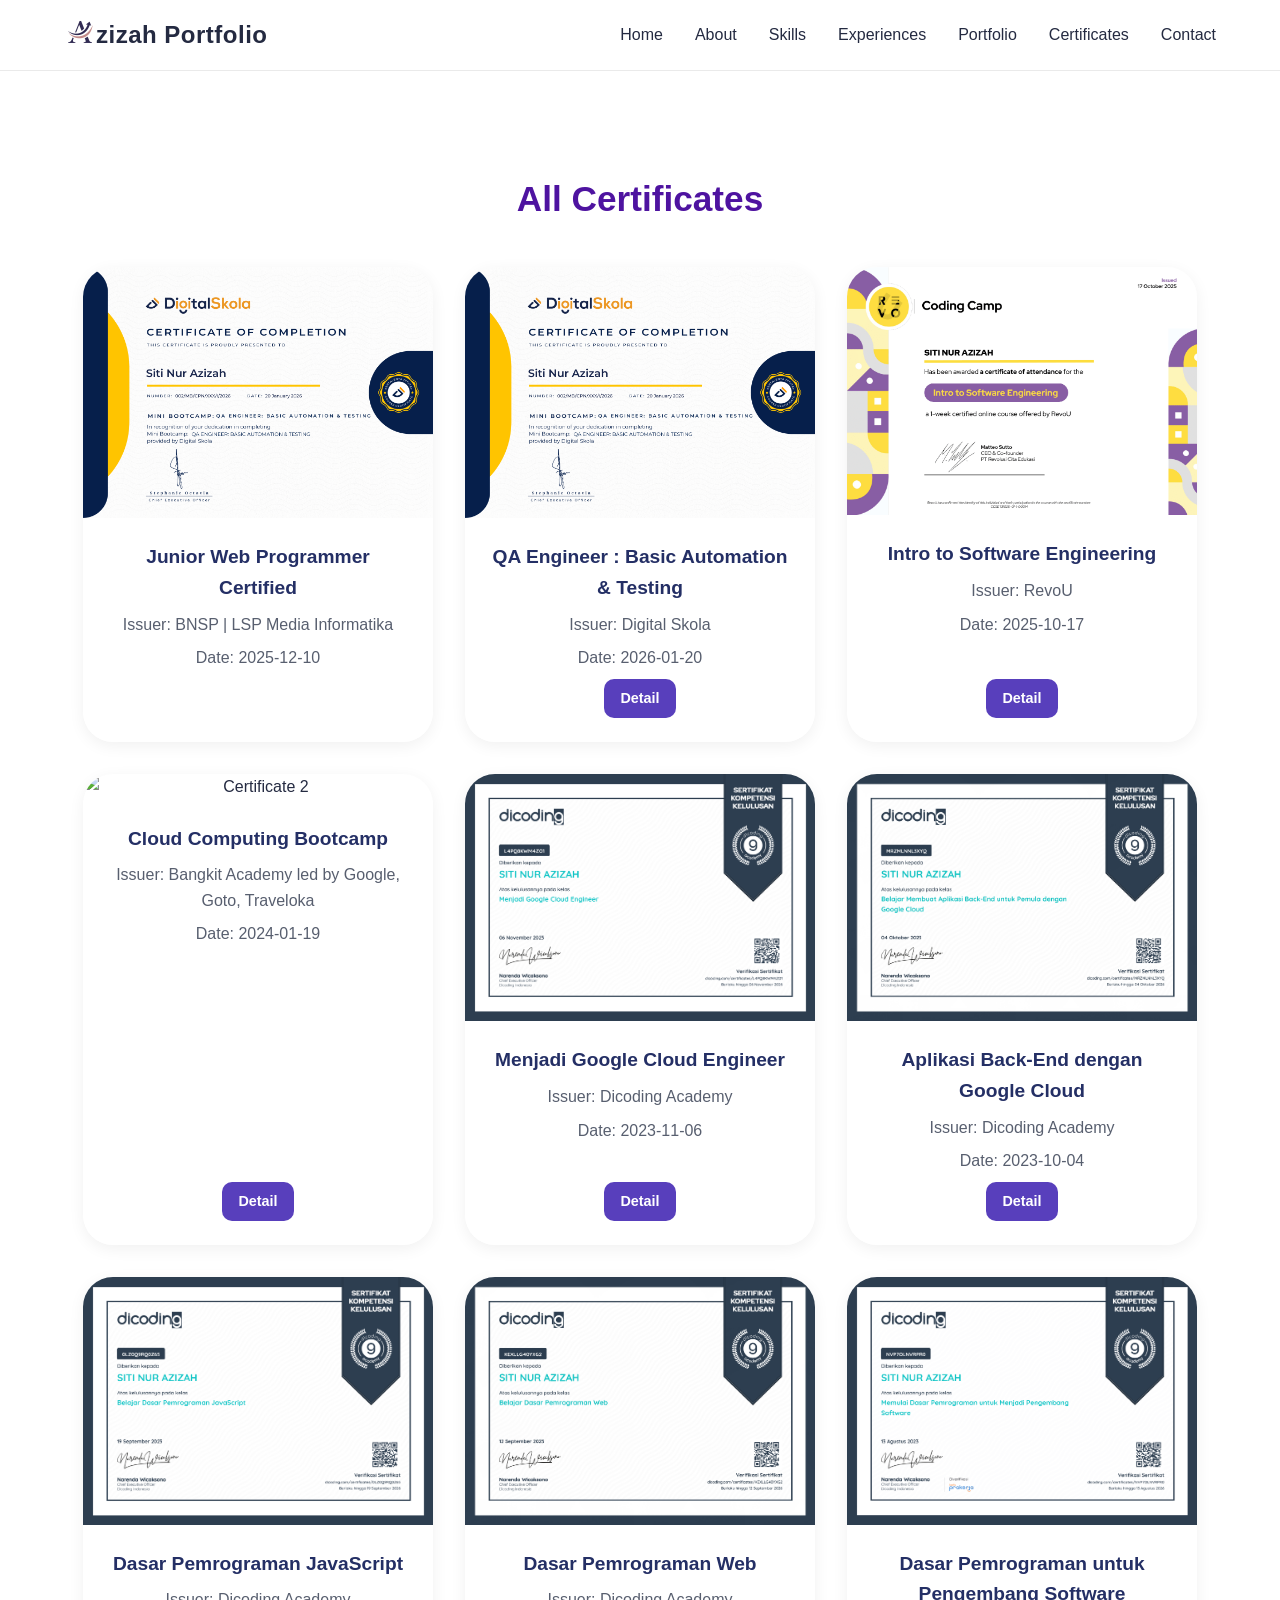
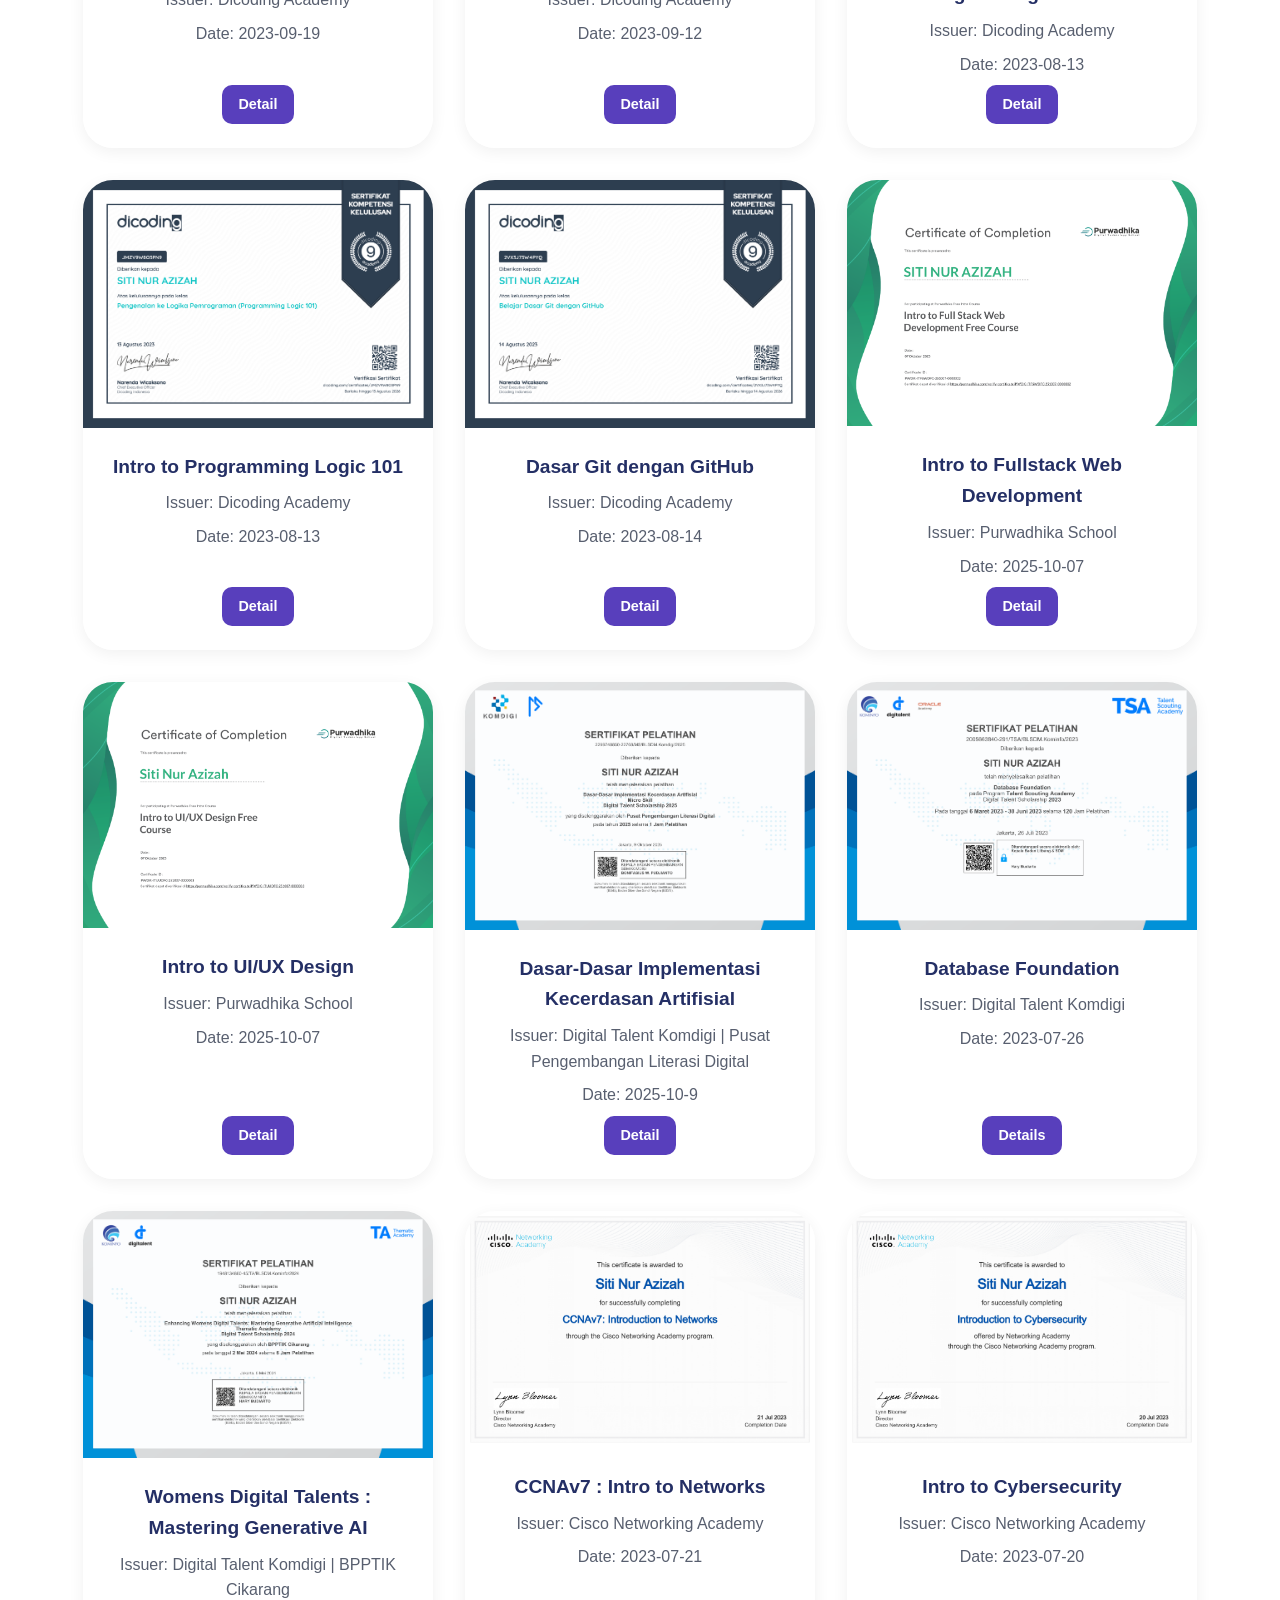
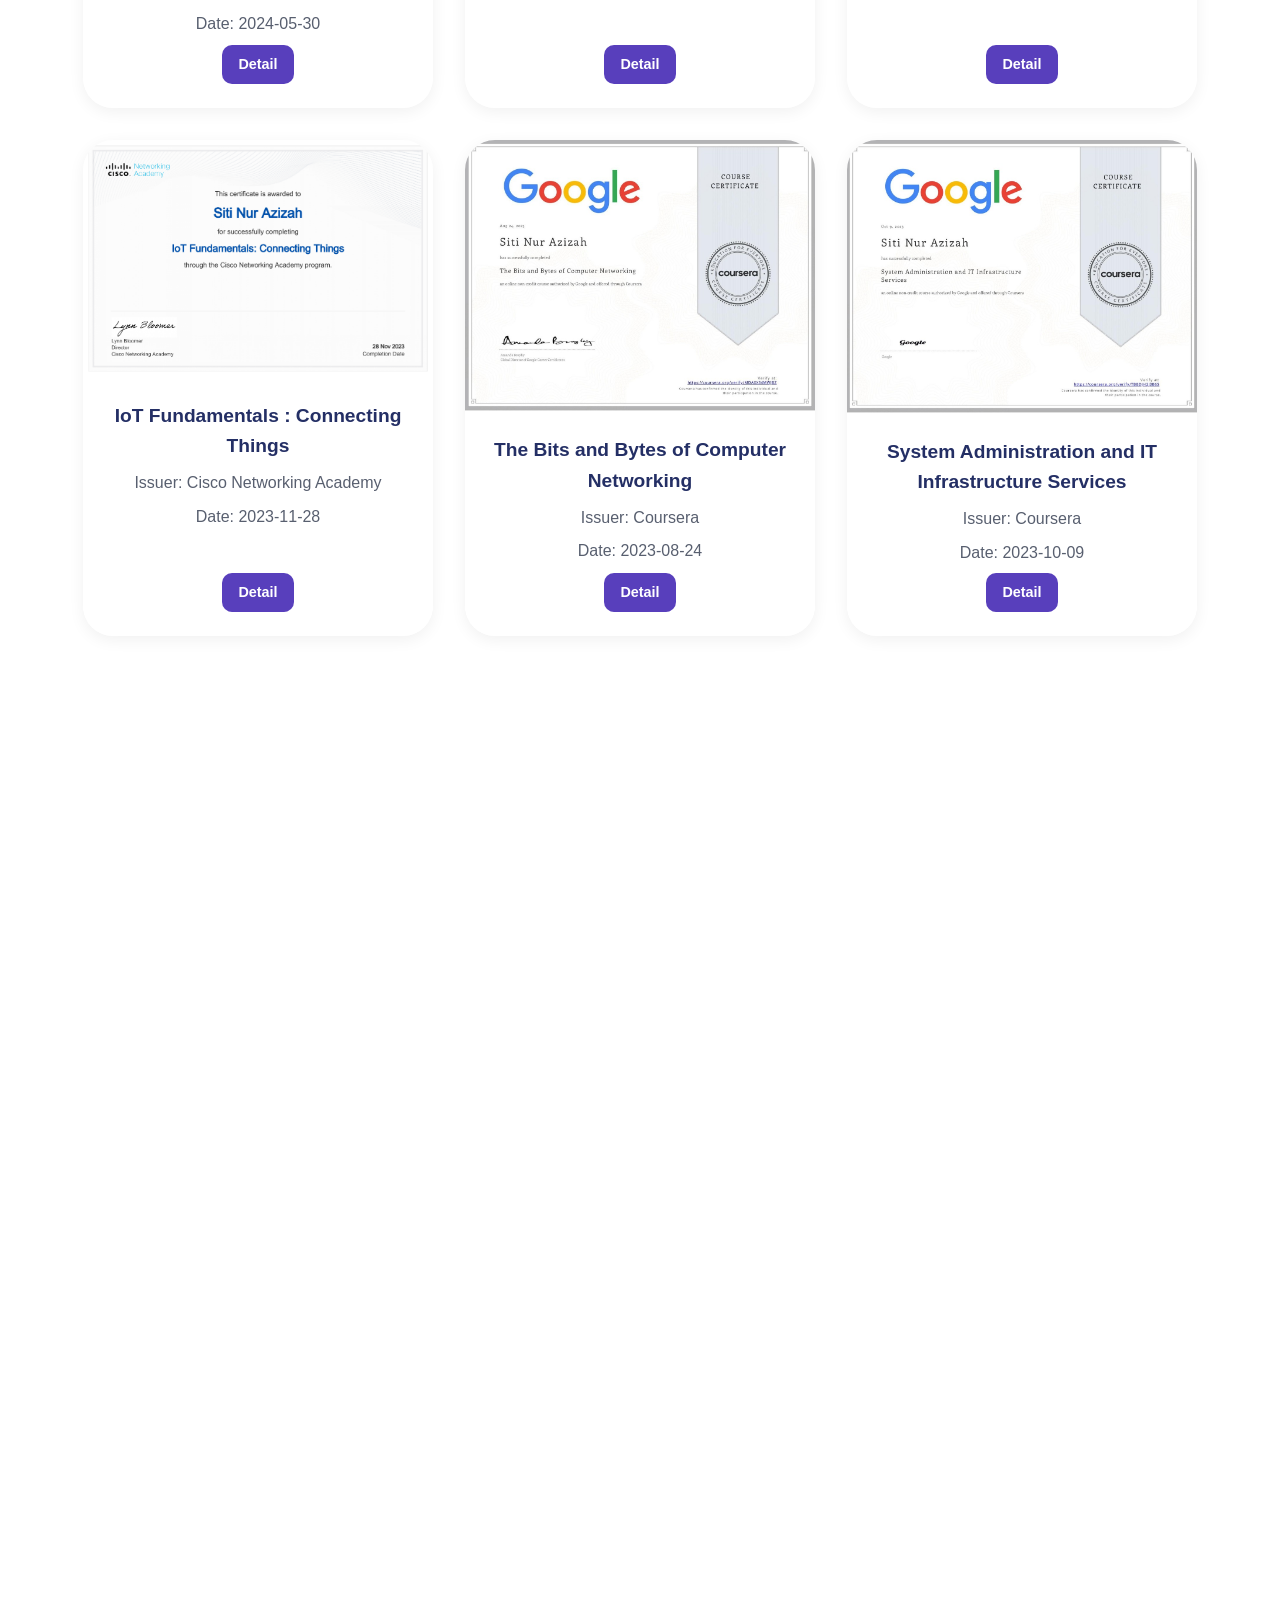
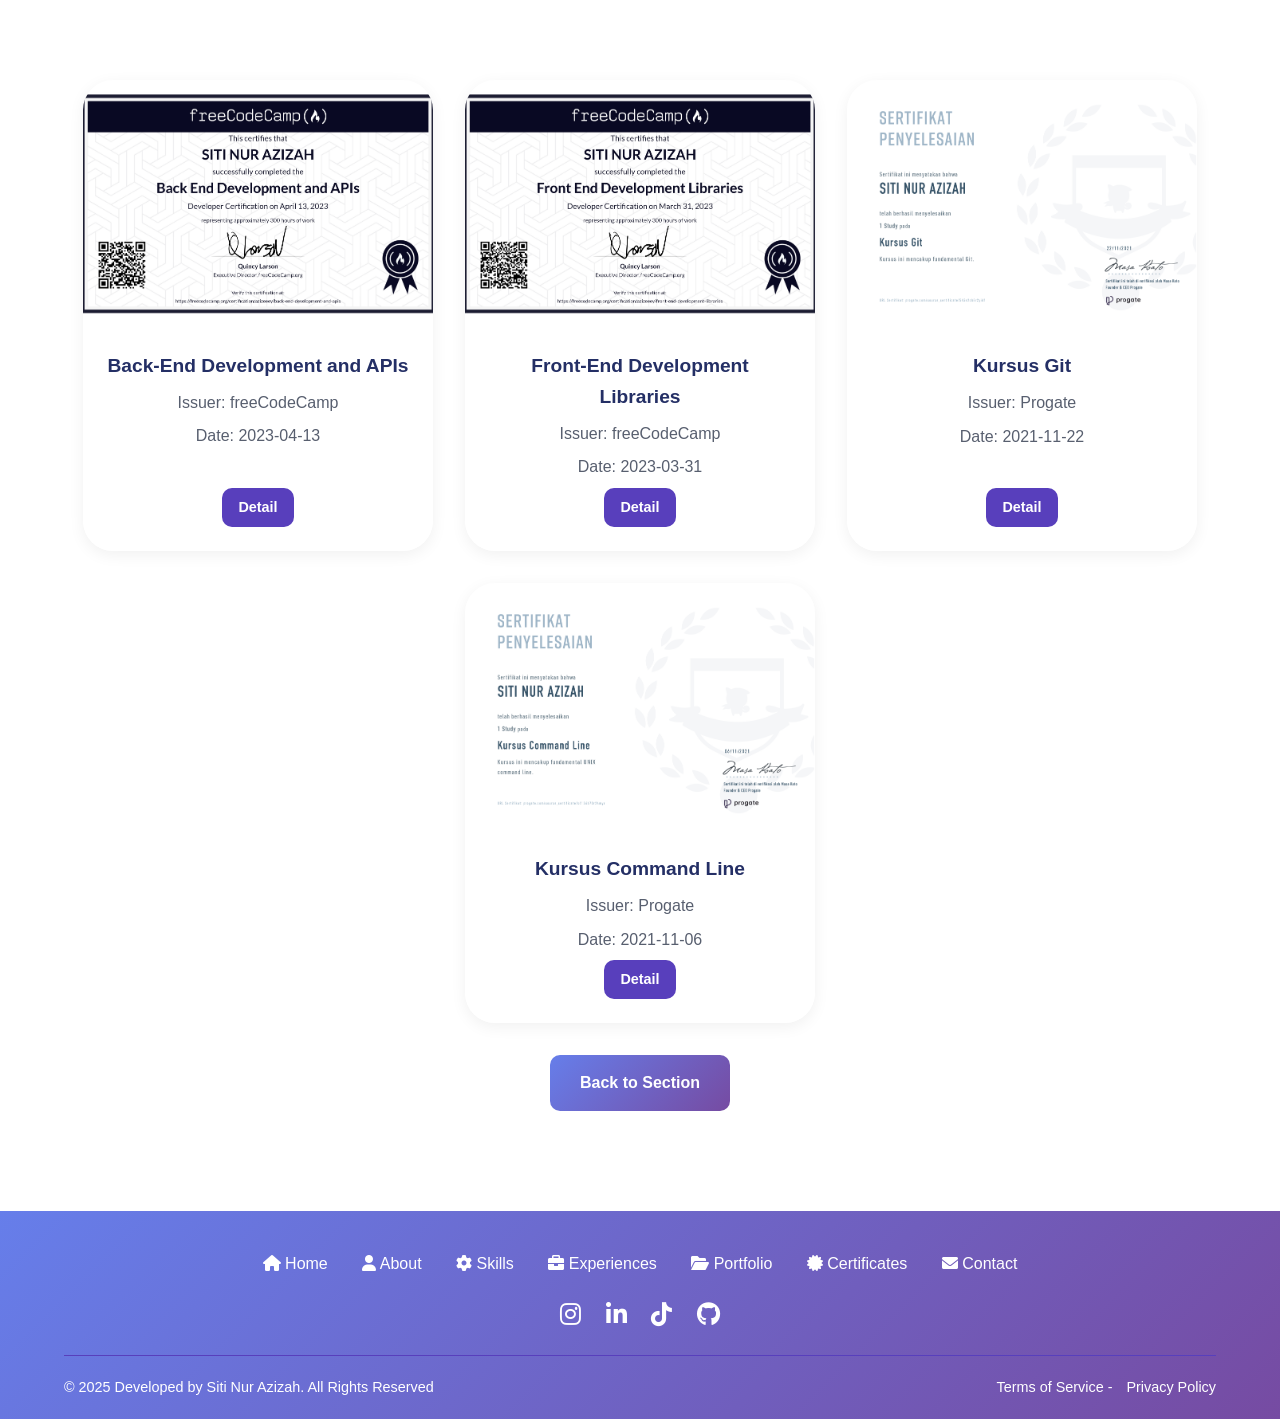
==== commit 10aca114: "update certificate" ====
--- a/certificates.html
+++ b/certificates.html
@@ -41,6 +41,26 @@
       <div class="certificates-list">
         <!-- All certificates -->
         <div class="certificate-item scroll-animate">
+          <img src="assets/certificate/qa-digitalskola.png" alt="Certificate QA">
+          <div class="certificate-content">
+            <h3>Junior Web Programmer Certified</h3>
+            <p>Issuer: BNSP | LSP Media Informatika</p>
+            <p>Date: 2025-12-10</p>
+            <!-- <a href="https://drive.google.com/file/d/1ZLvPG38l7skZjwLCJLXIM7DwhdLGk0Xa/view" class="btn btn-details">Detail</a> -->
+          </div>
+        </div>
+
+        <div class="certificate-item scroll-animate">
+          <img src="assets/certificate/qa-digitalskola.png" alt="Certificate QA">
+          <div class="certificate-content">
+            <h3>QA Engineer : Basic Automation & Testing</h3>
+            <p>Issuer: Digital Skola</p>
+            <p>Date: 2026-01-20</p>
+            <a href="https://drive.google.com/file/d/1kx5jIGhZi-O9Yt673OD2bWwfiASq9zLA/view?usp=sharing" class="btn btn-details">Detail</a>
+          </div>
+        </div>
+
+        <div class="certificate-item scroll-animate">
           <img src="assets/certificate/softwareeng-revou.png" alt="Certificate 1">
           <div class="certificate-content">
             <h3>Intro to Software Engineering</h3>
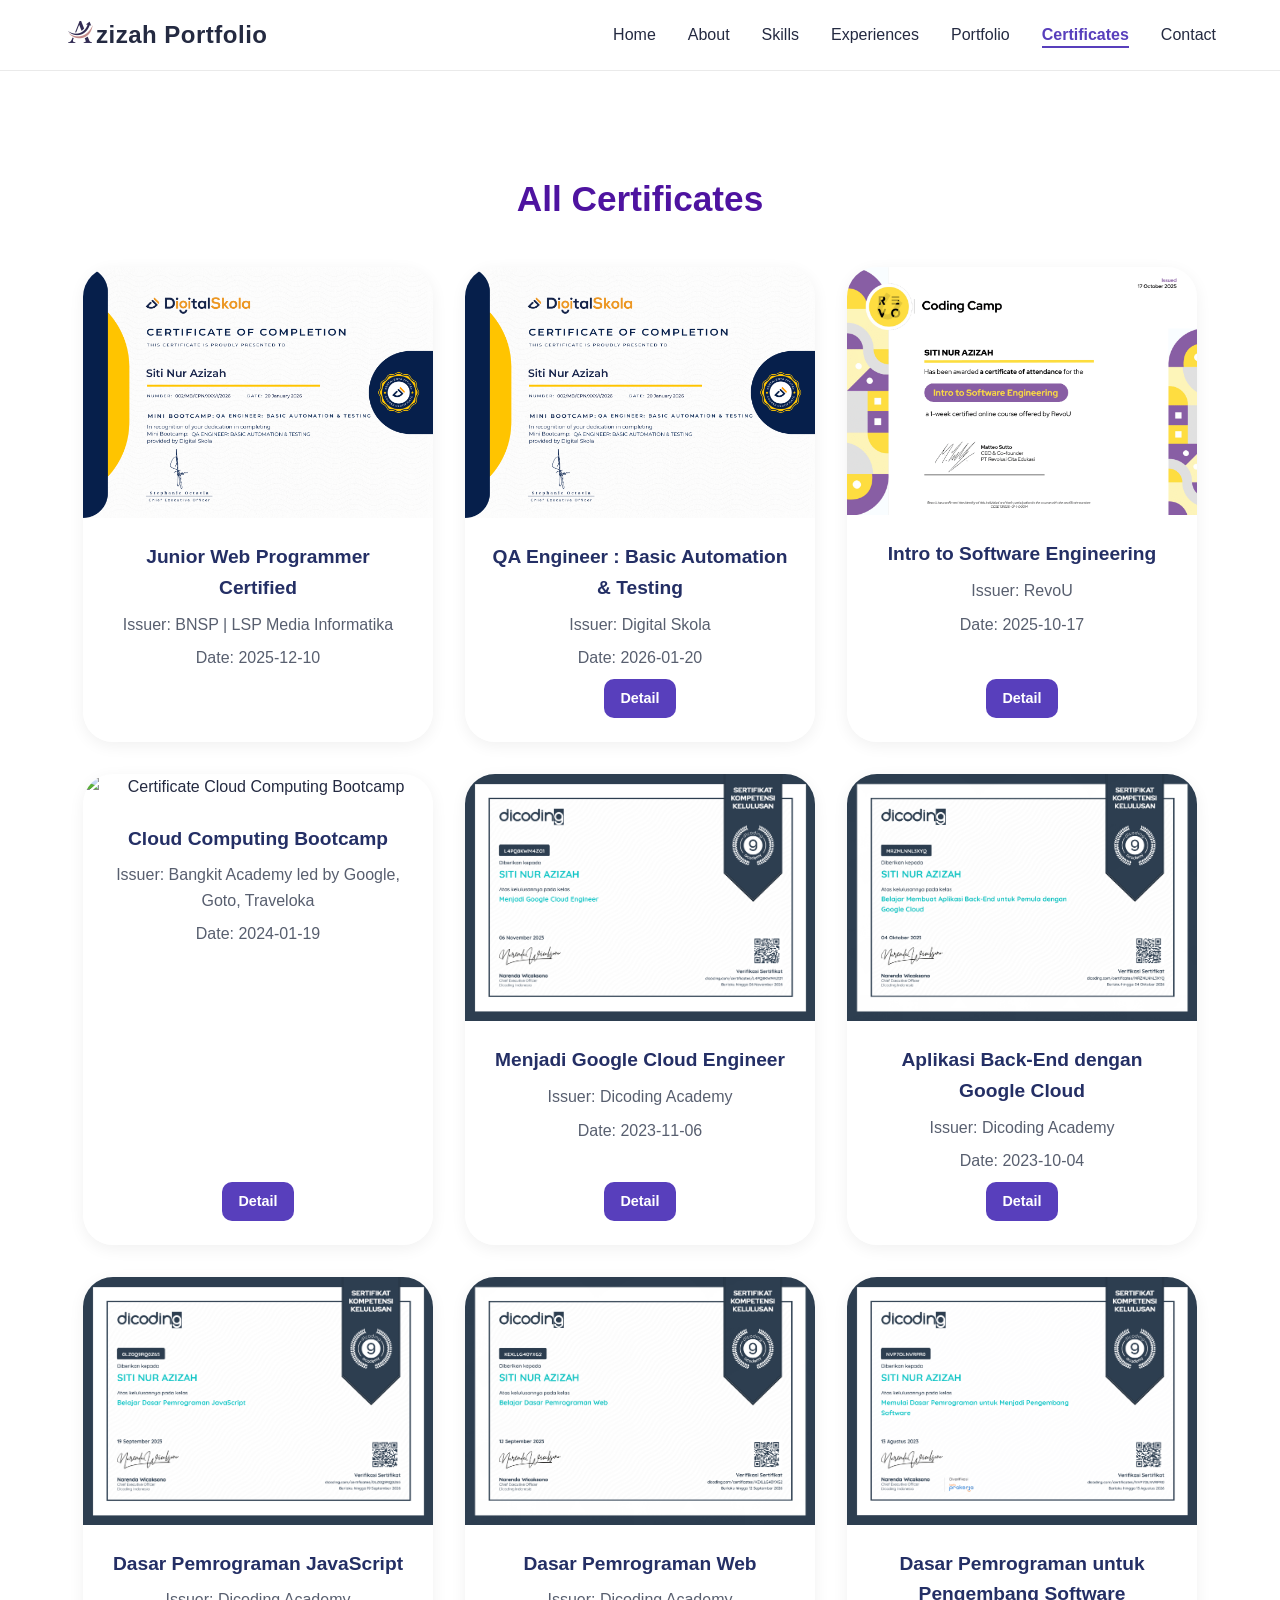
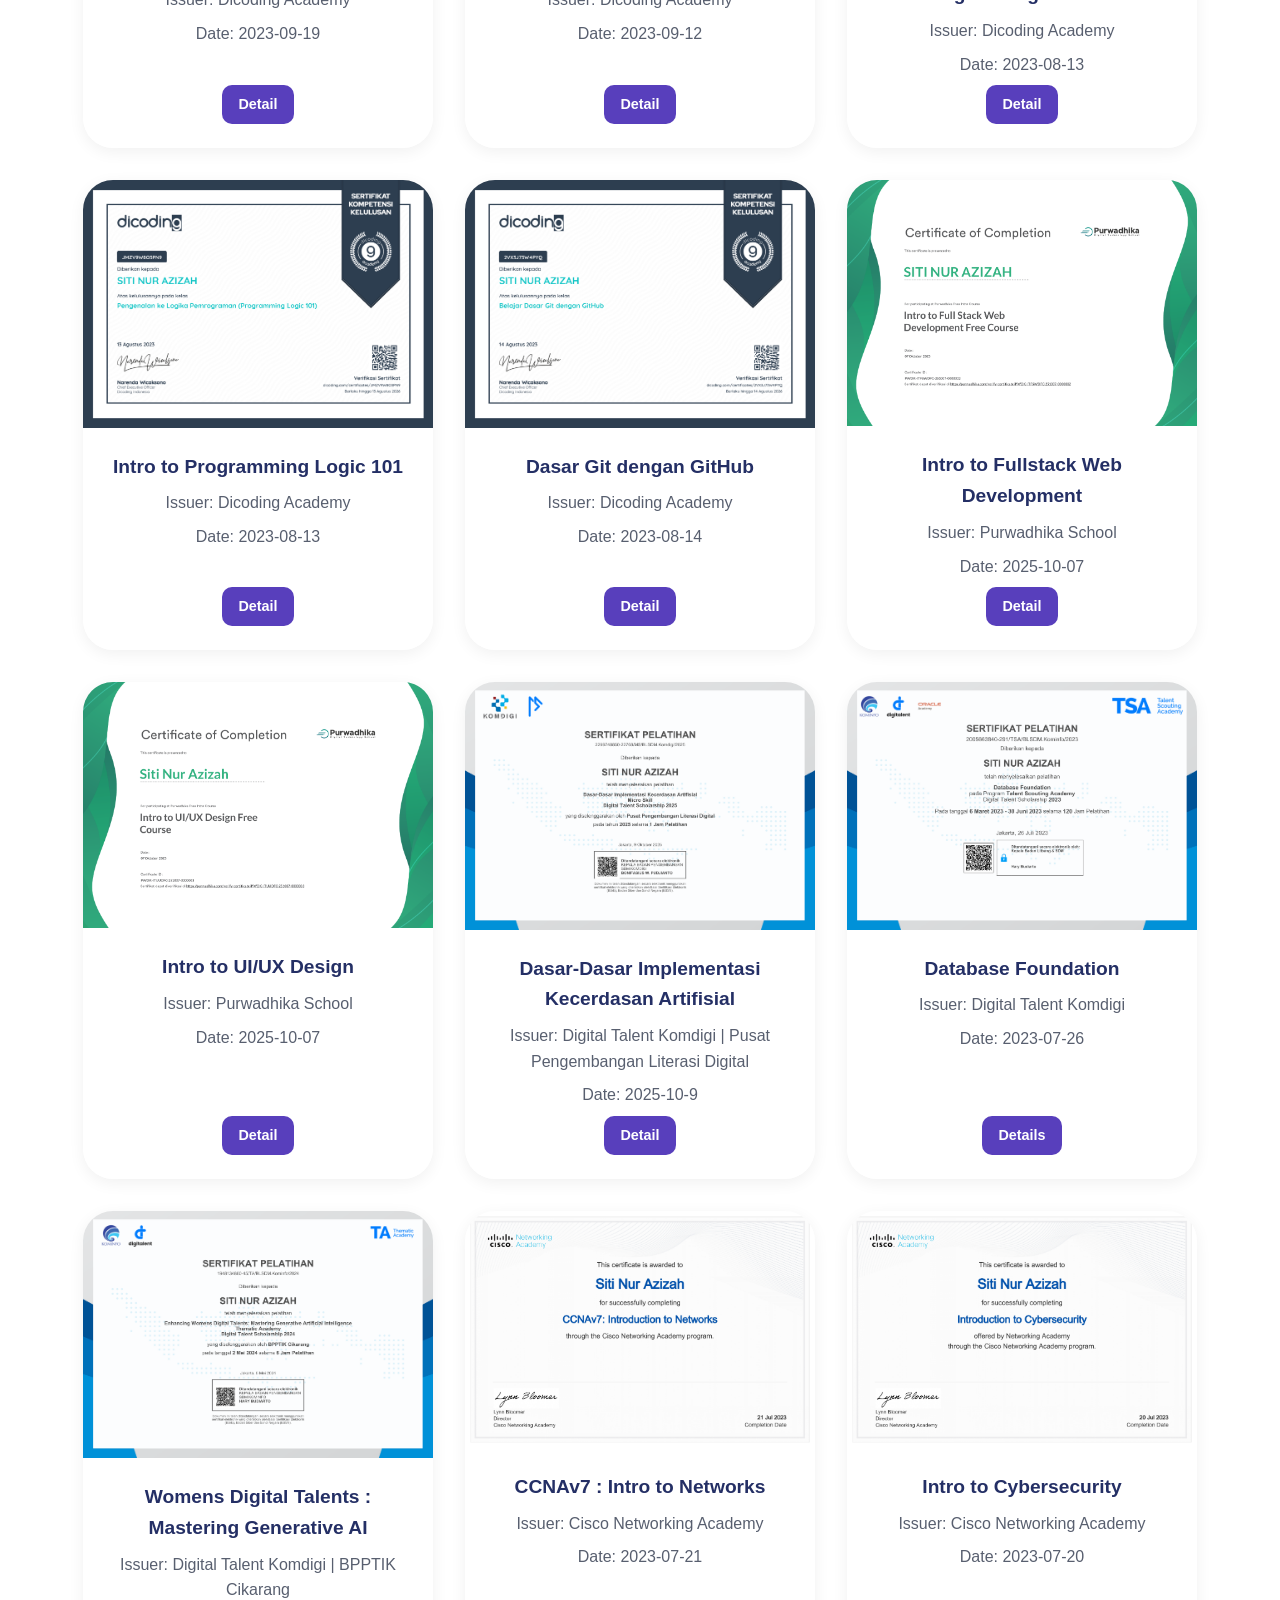
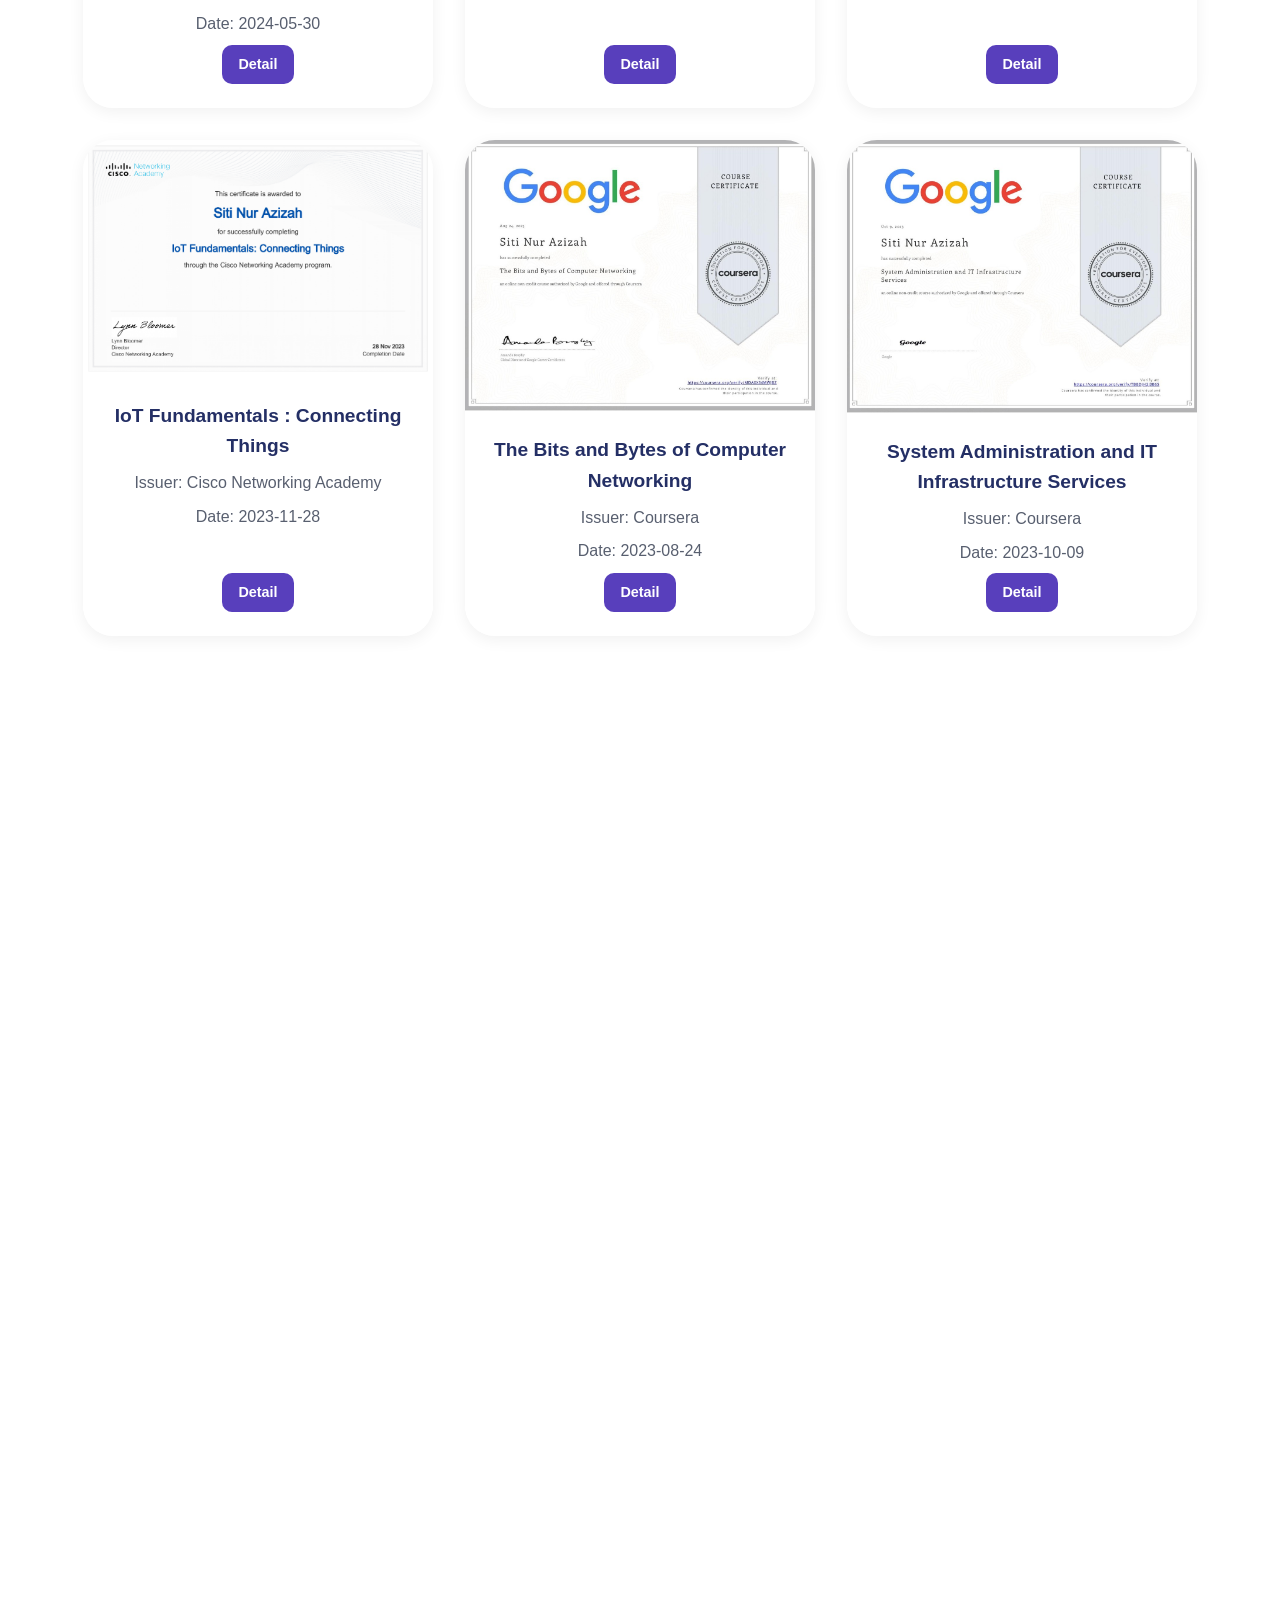
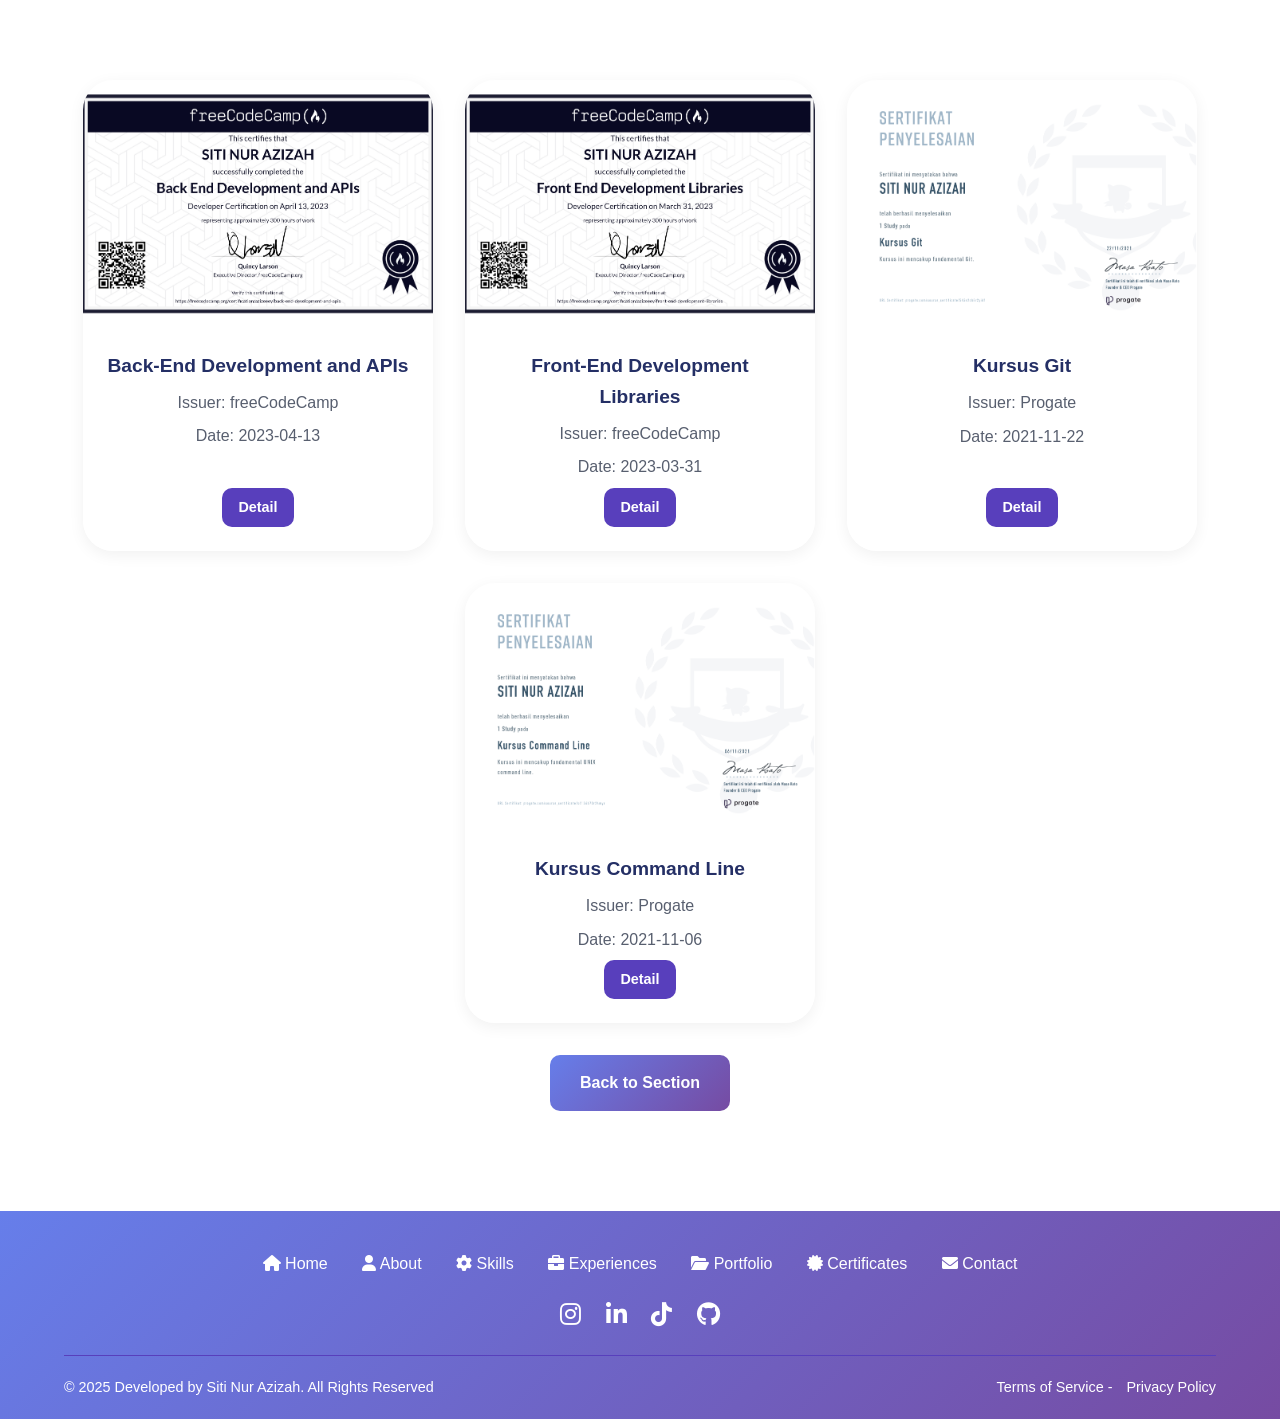
==== commit 2a42501f: "update wording img" ====
--- a/certificates.html
+++ b/certificates.html
@@ -41,7 +41,7 @@
       <div class="certificates-list">
         <!-- All certificates -->
         <div class="certificate-item scroll-animate">
-          <img src="assets/certificate/qa-digitalskola.png" alt="Certificate QA">
+          <img src="assets/certificate/qa-digitalskola.png" alt="Certificate BNSP">
           <div class="certificate-content">
             <h3>Junior Web Programmer Certified</h3>
             <p>Issuer: BNSP | LSP Media Informatika</p>
@@ -51,7 +51,7 @@
         </div>
 
         <div class="certificate-item scroll-animate">
-          <img src="assets/certificate/qa-digitalskola.png" alt="Certificate QA">
+          <img src="assets/certificate/qa-digitalskola.png" alt="Certificate QA Engineer Digital Skola">
           <div class="certificate-content">
             <h3>QA Engineer : Basic Automation & Testing</h3>
             <p>Issuer: Digital Skola</p>
@@ -61,7 +61,7 @@
         </div>
 
         <div class="certificate-item scroll-animate">
-          <img src="assets/certificate/softwareeng-revou.png" alt="Certificate 1">
+          <img src="assets/certificate/softwareeng-revou.png" alt="Certificate Software Engineering">
           <div class="certificate-content">
             <h3>Intro to Software Engineering</h3>
             <p>Issuer: RevoU</p>
@@ -70,7 +70,7 @@
           </div>
         </div>
         <div class="certificate-item scroll-animate">
-          <img src="assets/certificate/SERTIF BANGKIT.png" alt="Certificate 2">
+          <img src="assets/certificate/SERTIF BANGKIT.png" alt="Certificate Cloud Computing Bootcamp">
           <div class="certificate-content">
             <h3>Cloud Computing Bootcamp</h3>
             <p>Issuer: Bangkit Academy led by Google, Goto, Traveloka</p>
@@ -79,7 +79,7 @@
           </div>
         </div>
         <div class="certificate-item scroll-animate">
-          <img src="assets/certificate/dicoding/menjadi google cloud engineer.png" alt="Certificate 3">
+          <img src="assets/certificate/dicoding/menjadi google cloud engineer.png" alt="Certificate Menjadi Google Cloud Engineer">
           <div class="certificate-content">
             <h3>Menjadi Google Cloud Engineer</h3>
             <p>Issuer: Dicoding Academy</p>
@@ -88,7 +88,7 @@
           </div>
         </div>
         <div class="certificate-item scroll-animate">
-          <img src="assets/certificate/dicoding/apk backend.jpg" alt="Certificate 4">
+          <img src="assets/certificate/dicoding/apk backend.jpg" alt="Certificate Aplikasi Back-End dengan Google Cloud">
           <div class="certificate-content">
             <h3>Aplikasi Back-End dengan Google Cloud</h3>
             <p>Issuer: Dicoding Academy</p>
@@ -97,7 +97,7 @@
           </div>
         </div>
         <div class="certificate-item scroll-animate">
-          <img src="assets/certificate/dicoding/pemrograman javascript.png" alt="Certificate 5">
+          <img src="assets/certificate/dicoding/pemrograman javascript.png" alt="Certificate Dasar Pemrograman JavaScript">
           <div class="certificate-content">
             <h3>Dasar Pemrograman JavaScript</h3>
             <p>Issuer: Dicoding Academy</p>
@@ -106,7 +106,7 @@
           </div>
         </div>
         <div class="certificate-item scroll-animate">
-          <img src="assets/certificate/dicoding/dasar pemweb.jpg" alt="Certificate 6">
+          <img src="assets/certificate/dicoding/dasar pemweb.jpg" alt="Certificate Dasar Pemrograman Web">
           <div class="certificate-content">
             <h3>Dasar Pemrograman Web</h3>
             <p>Issuer: Dicoding Academy</p>
@@ -115,7 +115,7 @@
           </div>
         </div>
         <div class="certificate-item scroll-animate">
-          <img src="assets/certificate/dicoding/pengembang software dicoding.png" alt="Certificate 7">
+          <img src="assets/certificate/dicoding/pengembang software dicoding.png" alt="Certificate Dasar Pemrograman untuk Pengembang Software">
           <div class="certificate-content">
             <h3>Dasar Pemrograman untuk Pengembang Software</h3>
             <p>Issuer: Dicoding Academy</p>
@@ -124,7 +124,7 @@
           </div>
         </div>
         <div class="certificate-item scroll-animate">
-          <img src="assets/certificate/dicoding/programming logic 101.png" alt="Certificate 8">
+          <img src="assets/certificate/dicoding/programming logic 101.png" alt="Certificate Intro to Programming Logic 101">
           <div class="certificate-content">
             <h3>Intro to Programming Logic 101</h3>
             <p>Issuer: Dicoding Academy</p>
@@ -133,7 +133,7 @@
           </div>
         </div>
         <div class="certificate-item scroll-animate">
-          <img src="assets/certificate/dicoding/git github.png" alt="Certificate 9">
+          <img src="assets/certificate/dicoding/git github.png" alt="Certificate Dasar Git dengan GitHub">
           <div class="certificate-content">
             <h3>Dasar Git dengan GitHub</h3>
             <p>Issuer: Dicoding Academy</p>
@@ -142,7 +142,7 @@
           </div>
         </div>
         <div class="certificate-item scroll-animate">
-          <img src="assets/certificate/purwadhika/PWDK-ITFSWDFC-251007-0000002.png" alt="Certificate 10">
+          <img src="assets/certificate/purwadhika/PWDK-ITFSWDFC-251007-0000002.png" alt="Certificate Intro to Fullstack Web Development">
           <div class="certificate-content">
             <h3>Intro to Fullstack Web Development</h3>
             <p>Issuer: Purwadhika School</p>
@@ -151,7 +151,7 @@
           </div>
         </div>
         <div class="certificate-item scroll-animate">
-          <img src="assets/certificate/purwadhika/PWDK-ITUUDFC-251007-0000003.png" alt="Certificate 11">
+          <img src="assets/certificate/purwadhika/PWDK-ITUUDFC-251007-0000003.png" alt="Certificate Intro to UI/UX Design">
           <div class="certificate-content">
             <h3>Intro to UI/UX Design</h3>
             <p>Issuer: Purwadhika School</p>
@@ -160,7 +160,7 @@
           </div>
         </div>
         <div class="certificate-item scroll-animate">
-          <img src="assets/certificate/digitalent/Sertifikat_SITI NUR AZIZAH_Dasar-Dasar Implementasi Kecerdasan Artifisial.png" alt="Certificate 12">
+          <img src="assets/certificate/digitalent/Sertifikat_SITI NUR AZIZAH_Dasar-Dasar Implementasi Kecerdasan Artifisial.png" alt="Certificate Dasar-Dasar Implementasi Kecerdasan Artifisial">
           <div class="certificate-content">
             <h3>Dasar-Dasar Implementasi Kecerdasan Artifisial</h3>
             <p>Issuer: Digital Talent Komdigi | Pusat Pengembangan Literasi Digital</p>
@@ -169,7 +169,7 @@
           </div>
         </div>
         <div class="certificate-item scroll-animate">
-          <img src="assets/certificate/digitalent/Sertifikat_SITI NUR AZIZAH_Database Foundation.png" alt="Certificate 13">
+          <img src="assets/certificate/digitalent/Sertifikat_SITI NUR AZIZAH_Database Foundation.png" alt="Certificate Database Foundation">
           <div class="certificate-content">
             <h3>Database Foundation</h3>
             <p>Issuer: Digital Talent Komdigi</p>
@@ -178,7 +178,7 @@
           </div>
         </div>
         <div class="certificate-item scroll-animate">
-          <img src="assets/certificate/digitalent/Sertifikat_SITI NUR AZIZAH_Enhancing Womens Digital Talents_ Mastering Generative Artificial Intelligence.png" alt="Certificate 14">
+          <img src="assets/certificate/digitalent/Sertifikat_SITI NUR AZIZAH_Enhancing Womens Digital Talents_ Mastering Generative Artificial Intelligence.png" alt="Certificate Womens Digital Talents : Mastering Generative AI">
           <div class="certificate-content">
             <h3>Womens Digital Talents : Mastering Generative AI</h3>
             <p>Issuer: Digital Talent Komdigi | BPPTIK Cikarang</p>
@@ -187,7 +187,7 @@
           </div>
         </div>
         <div class="certificate-item scroll-animate">
-          <img src="assets/certificate/cisco/CCNA-_Introduction_to_Networks_certificate_sitinurazizahhh18-gmail-com_771a06cd-412b-486e-bfe9-fa651f4175e1 (1)_page-0001.jpg" alt="Certificate 15">
+          <img src="assets/certificate/cisco/CCNA-_Introduction_to_Networks_certificate_sitinurazizahhh18-gmail-com_771a06cd-412b-486e-bfe9-fa651f4175e1 (1)_page-0001.jpg" alt="Certificate CCNAv7 Introduction to Networks">
           <div class="certificate-content">
             <h3>CCNAv7 : Intro to Networks</h3>
             <p>Issuer: Cisco Networking Academy</p>
@@ -196,7 +196,7 @@
           </div>
         </div>
         <div class="certificate-item scroll-animate">
-          <img src="assets/certificate/cisco/Introduction_to_Cybersecurity_certificate_sitinurazizahhh18-gmail-com_aaf5352d-a01f-4b90-84e6-fc09a46e2043 (1)_page-0001.jpg" alt="Certificate 16">
+          <img src="assets/certificate/cisco/Introduction_to_Cybersecurity_certificate_sitinurazizahhh18-gmail-com_aaf5352d-a01f-4b90-84e6-fc09a46e2043 (1)_page-0001.jpg" alt="Certificate Intro to Cybersecurity">
           <div class="certificate-content">
             <h3>Intro to Cybersecurity</h3>
             <p>Issuer: Cisco Networking Academy</p>
@@ -205,7 +205,7 @@
           </div>
         </div>
         <div class="certificate-item scroll-animate">
-          <img src="assets/certificate/cisco/IoT_Fundamentals-_Connecting_Things_certificate_sitinurazizahhh18-gmail-com_443190f3-8df4-4fd3-9a9b-6645b06b5bfa (2)_page-0001.jpg" alt="Certificate 17">
+          <img src="assets/certificate/cisco/IoT_Fundamentals-_Connecting_Things_certificate_sitinurazizahhh18-gmail-com_443190f3-8df4-4fd3-9a9b-6645b06b5bfa (2)_page-0001.jpg" alt="Certificate IoT Fundamentals : Connecting Things">
           <div class="certificate-content">
             <h3>IoT Fundamentals : Connecting Things</h3>
             <p>Issuer: Cisco Networking Academy</p>
@@ -214,7 +214,7 @@
           </div>
         </div>
         <div class="certificate-item scroll-animate">
-          <img src="assets/certificate/coursera/CERTIFICATE_LANDING_PAGE~MDAXX34MWJBZ.jpeg" alt="Certificate 18">
+          <img src="assets/certificate/coursera/CERTIFICATE_LANDING_PAGE~MDAXX34MWJBZ.jpeg" alt="Certificate The Bits and Bytes of Computer Networking">
           <div class="certificate-content">
             <h3>The Bits and Bytes of Computer Networking</h3>
             <p>Issuer: Coursera</p>
@@ -223,7 +223,7 @@
           </div>
         </div>
         <div class="certificate-item scroll-animate">
-          <img src="assets/certificate/coursera/CERTIFICATE_LANDING_PAGE~TBBDJH2J3B6S.jpeg" alt="Certificate 19">
+          <img src="assets/certificate/coursera/CERTIFICATE_LANDING_PAGE~TBBDJH2J3B6S.jpeg" alt="Certificate System Administration and IT Infrastructure Services">
           <div class="certificate-content">
             <h3>System Administration and IT Infrastructure Services</h3>
             <p>Issuer: Coursera</p>
@@ -232,7 +232,7 @@
           </div>
         </div>
         <div class="certificate-item scroll-animate">
-          <img src="assets/certificate/oracle/sertif database design_page-0001.jpg" alt="Certificate 20">
+          <img src="assets/certificate/oracle/sertif database design_page-0001.jpg" alt="Certificate Database Design">
           <div class="certificate-content">
             <h3>Database Design</h3>
             <p>Issuer: Oracle Academy</p>
@@ -241,7 +241,7 @@
           </div>
         </div>
         <div class="certificate-item scroll-animate">
-          <img src="assets/certificate/oracle/Sertifikat Database Foundation_page-0001.jpg" alt="Certificate 21">
+          <img src="assets/certificate/oracle/Sertifikat Database Foundation_page-0001.jpg" alt="Certificate Database Foundation">
           <div class="certificate-content">
             <h3>Database Foundations</h3>
             <p>Issuer: Oracle Academy</p>
@@ -250,7 +250,7 @@
           </div>
         </div>
         <div class="certificate-item scroll-animate">
-          <img src="assets/certificate/oracle/sertifikat database sql_page-0001.jpg" alt="Certificate 22">
+          <img src="assets/certificate/oracle/sertifikat database sql_page-0001.jpg" alt="Certificate Database Programming with SQL">
           <div class="certificate-content">
             <h3>Database Programming with SQL</h3>
             <p>Issuer: Oracle Academy</p>
@@ -259,7 +259,7 @@
           </div>
         </div>
         <div class="certificate-item scroll-animate">
-          <img src="assets/certificate/Certificate-of-Completion-Introduction-to-Information-Security.png" alt="Certificate 23">
+          <img src="assets/certificate/Certificate-of-Completion-Introduction-to-Information-Security.png" alt="Certificate Intro to Information Security">
           <div class="certificate-content">
             <h3>Intro to Information Security</h3>
             <p>Issuer: Cyber Academy</p>
@@ -268,7 +268,7 @@
           </div>
         </div>
         <div class="certificate-item scroll-animate">
-          <img src="assets/certificate/cyber udemy.jpg" alt="Certificate 24">
+          <img src="assets/certificate/cyber udemy.jpg" alt="Certificate Cyber Security Fundamentals">
           <div class="certificate-content">
             <h3>Cyber Security Fundamentals</h3>
             <p>Issuer: Udemy | BISA AI Academy</p>
@@ -277,7 +277,7 @@
           </div>
         </div>
         <div class="certificate-item scroll-animate">
-          <img src="assets/certificate/freeCodeCamp/freecodecamp.org_certification_azizeeey_responsive-web-design_page-0001.jpg" alt="Certificate 25">
+          <img src="assets/certificate/freeCodeCamp/freecodecamp.org_certification_azizeeey_responsive-web-design_page-0001.jpg" alt="Certificate Responsive Web Design">
           <div class="certificate-content">
             <h3>Responsive Web Design</h3>
             <p>Issuer: freeCodeCamp</p>
@@ -286,7 +286,7 @@
           </div>
         </div>
         <div class="certificate-item scroll-animate">
-          <img src="assets/certificate/freeCodeCamp/freecodecamp.org_certification_azizeeey_back-end-development-and-apis_page-0001.jpg" alt="Certificate 26">
+          <img src="assets/certificate/freeCodeCamp/freecodecamp.org_certification_azizeeey_back-end-development-and-apis_page-0001.jpg" alt="Certificate Back-End Development and APIs">
           <div class="certificate-content">
             <h3>Back-End Development and APIs</h3>
             <p>Issuer: freeCodeCamp</p>
@@ -295,7 +295,7 @@
           </div>
         </div>
         <div class="certificate-item scroll-animate">
-          <img src="assets/certificate/freeCodeCamp/freecodecamp.org_certification_azizeeey_front-end-development-libraries_page-0001.jpg" alt="Certificate 27">
+          <img src="assets/certificate/freeCodeCamp/freecodecamp.org_certification_azizeeey_front-end-development-libraries_page-0001.jpg" alt="Certificate Front-End Development Libraries">
           <div class="certificate-content">
             <h3>Front-End Development Libraries</h3>
             <p>Issuer: freeCodeCamp</p>
@@ -304,7 +304,7 @@
           </div>
         </div>
         <div class="certificate-item scroll-animate">
-          <img src="assets/certificate/progate/progate git.png" alt="Certificate 28">
+          <img src="assets/certificate/progate/progate git.png" alt="Certificate Kursus Git">
           <div class="certificate-content">
             <h3>Kursus Git</h3>
             <p>Issuer: Progate</p>
@@ -313,7 +313,7 @@
           </div>
         </div>
         <div class="certificate-item scroll-animate">
-          <img src="assets/certificate/progate/progate cml.png" alt="Certificate 29">
+          <img src="assets/certificate/progate/progate cml.png" alt="Certificate Kursus Command Line">
           <div class="certificate-content">
             <h3>Kursus Command Line</h3>
             <p>Issuer: Progate</p>
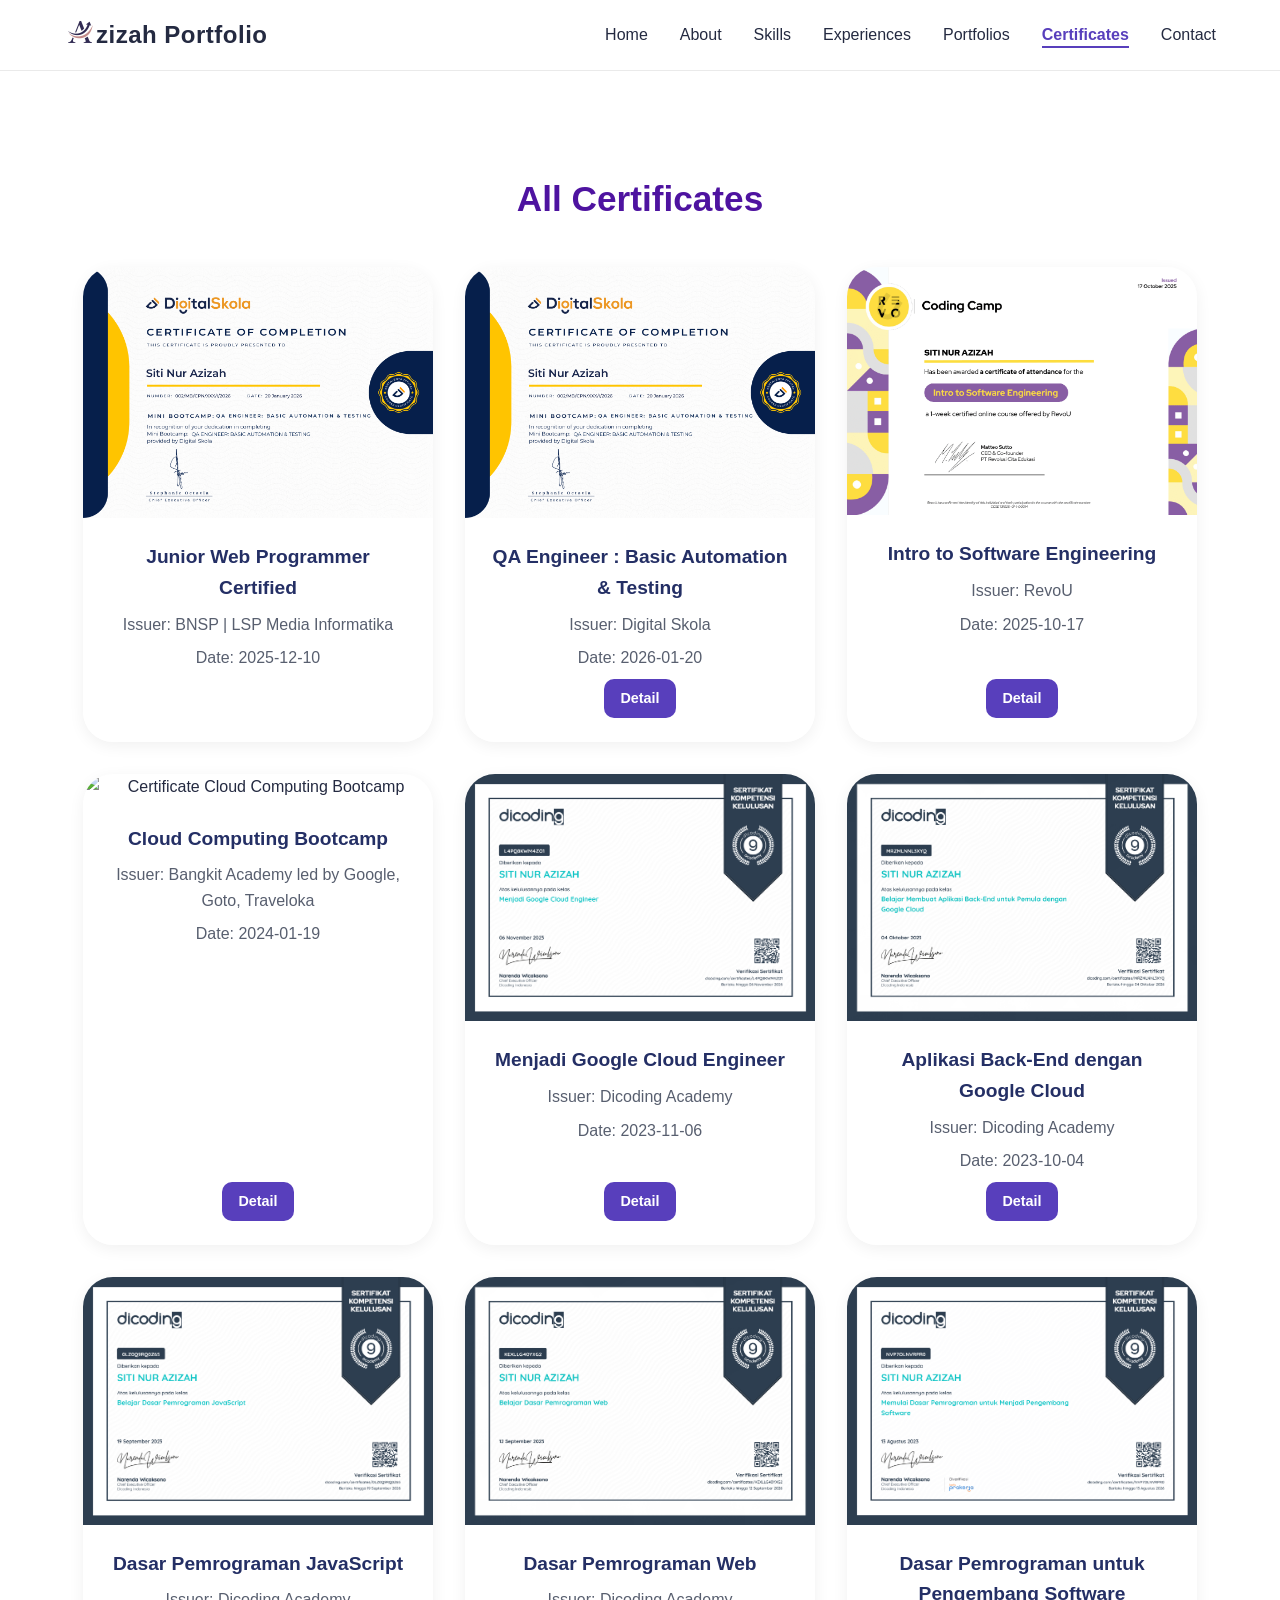
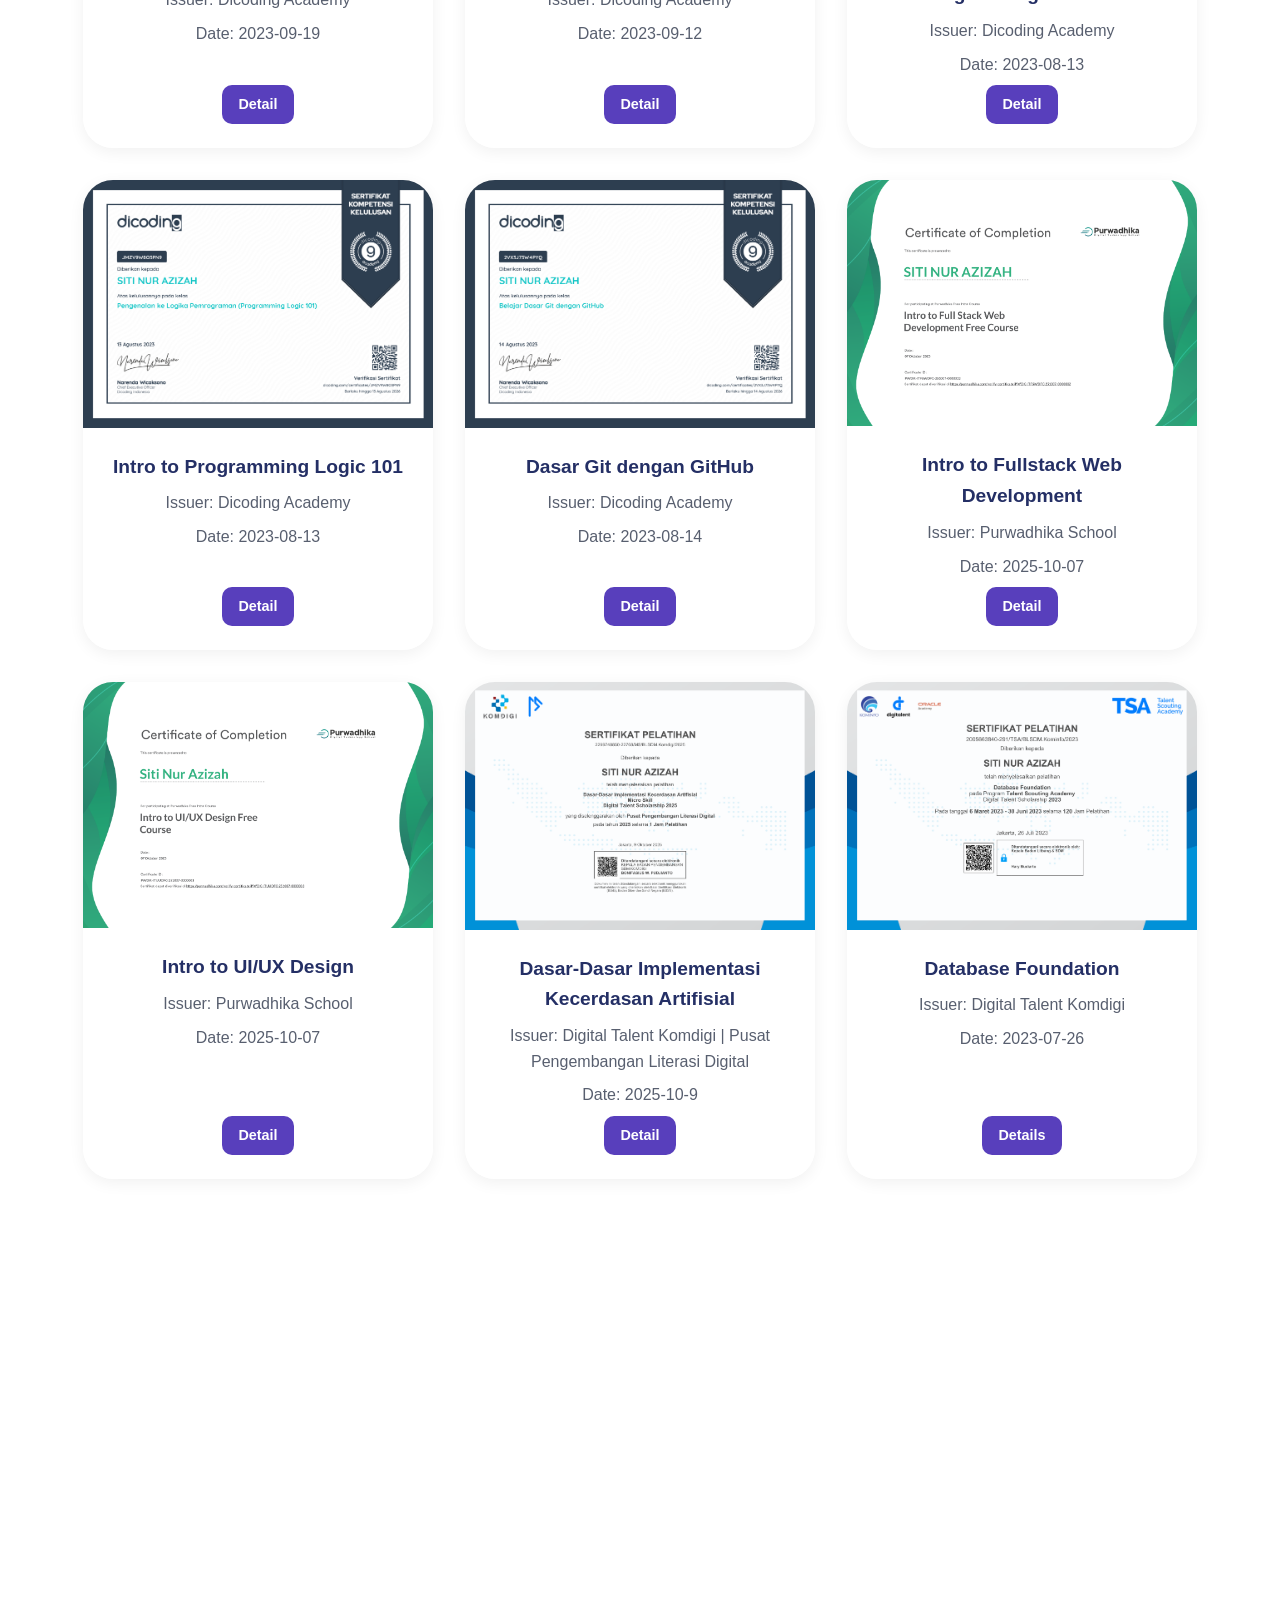
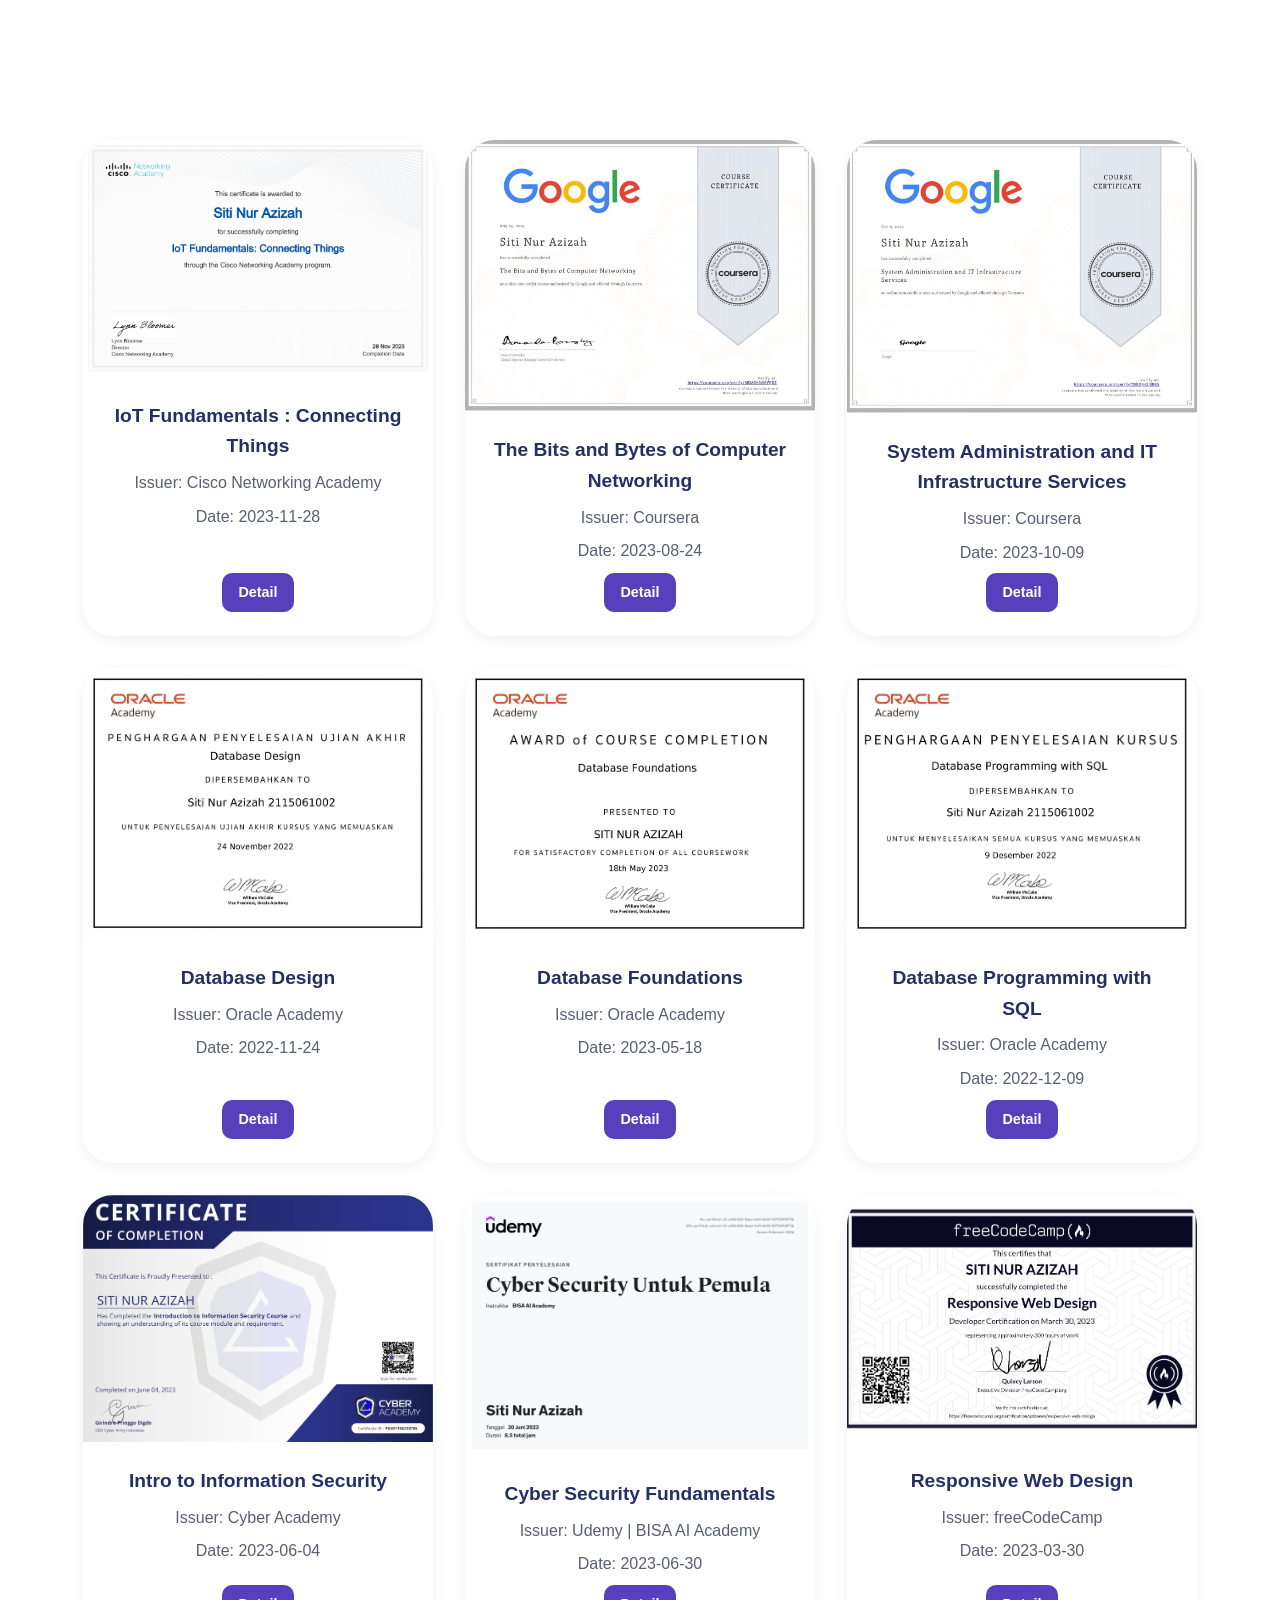
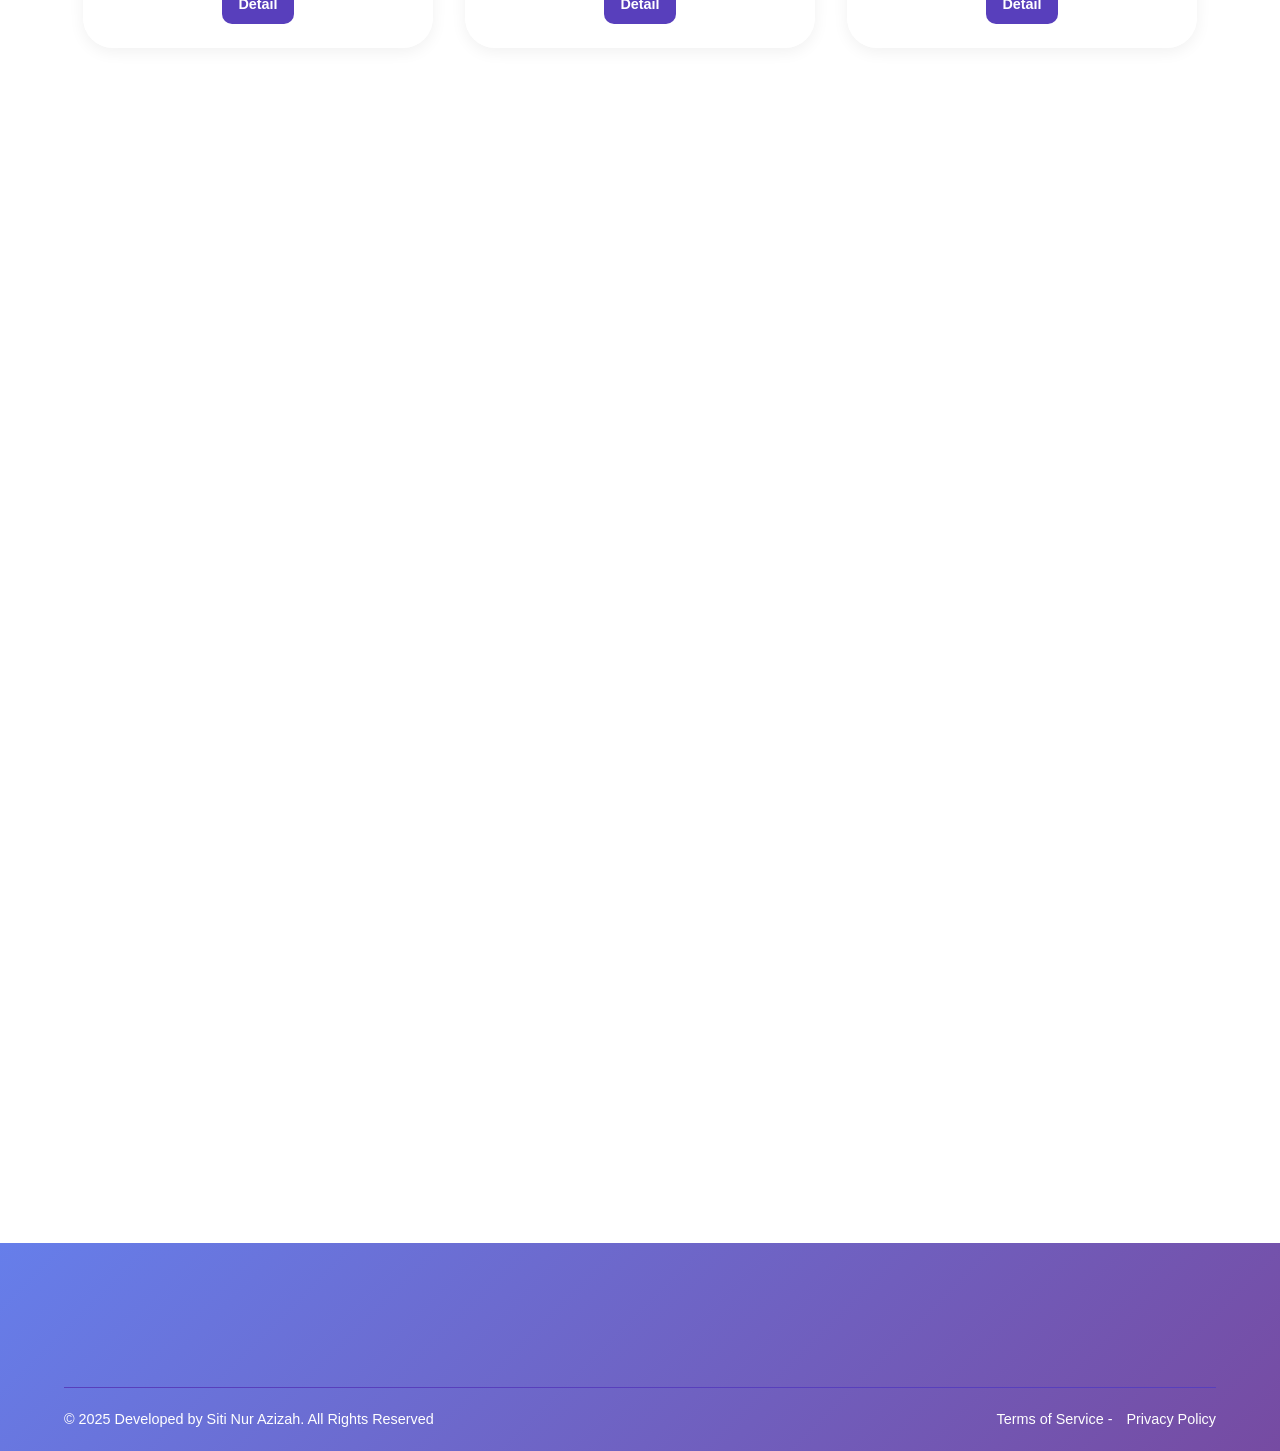
==== commit c9d8d242: "update portfolio" ====
--- a/certificates.html
+++ b/certificates.html
@@ -27,7 +27,7 @@
           <li><a href="index.html#about">About</a></li>
           <li><a href="index.html#skills">Skills</a></li>
           <li><a href="index.html#experiences">Experiences</a></li>
-          <li><a href="index.html#portfolio">Portfolio</a></li>
+          <li><a href="index.html#portfolio">Portfolios</a></li>
           <li><a href="certificates.html" class="active">Certificates</a></li>
           <li><a href="index.html#contact">Contact</a></li>
         </ul>
@@ -334,7 +334,7 @@
         <a href="index.html#about"><i class="fas fa-user"></i> About</a>
         <a href="index.html#skills"><i class="fas fa-cog"></i> Skills</a>
         <a href="index.html#experiences"><i class="fas fa-briefcase"></i> Experiences</a>
-        <a href="index.html#portfolio"><i class="fas fa-folder-open"></i> Portfolio</a>
+        <a href="index.html#portfolio"><i class="fas fa-folder-open"></i> portfolios</a>
         <a href="certificates.html"><i class="fas fa-certificate"></i> Certificates</a>
         <a href="index.html#contact"><i class="fas fa-envelope"></i> Contact</a>
       </div>
--- a/assets/css/style.css
+++ b/assets/css/style.css
@@ -620,13 +620,25 @@
   margin-bottom: 2.5rem;
   text-align: center;
 }
+.portfolios-section {
+  padding: 100px 0;
+  background: #fbf9fe;
+  text-align: center;
+}
+.portfolios-section h1 {
+  font-size: 2.2rem;
+  color: #410299ee;
+  margin-bottom: 2.5rem;
+  text-align: center;
+}
 .section-title {
   font-size: 2.2rem;
   color: var(--accent);
   margin-bottom: 2.5rem;
   text-align: center;
 }
-.portfolio-list {
+.portfolio-list,
+.portfolios-list {
   display: flex;
   flex-wrap: wrap;
   gap: 2rem;
@@ -682,7 +694,7 @@
   font-weight: 600;
   text-decoration: none;
   font-size: 0.9rem;
-  margin-top: 1rem;
+  margin-top: auto;
   align-self: center;
   transition: background-color 0.3s ease;
   border: none;
@@ -749,7 +761,8 @@
 }
 
 .btn-view-all, .btn-back {
-  margin-top: 2rem;
+  margin-top: 3rem;
+  margin-bottom: 1rem;
   background: linear-gradient(135deg, #667eea 0%, #764ba2 100%);
   color: #fff;
   padding: 15px 30px;
@@ -937,7 +950,7 @@
 
 /* ====== RESPONSIVE ====== */
 @media (max-width: 1100px) {
-  .hero-flex, .about-flex, .cta-flex, .faq-flex, .reviews-list, .portfolio-list, .footer-flex {
+  .hero-flex, .about-flex, .cta-flex, .faq-flex, .reviews-list, .portfolio-list, .portfolios-list, .footer-flex {
     flex-direction: column;
     align-items: flex-start;
     gap: 2rem;
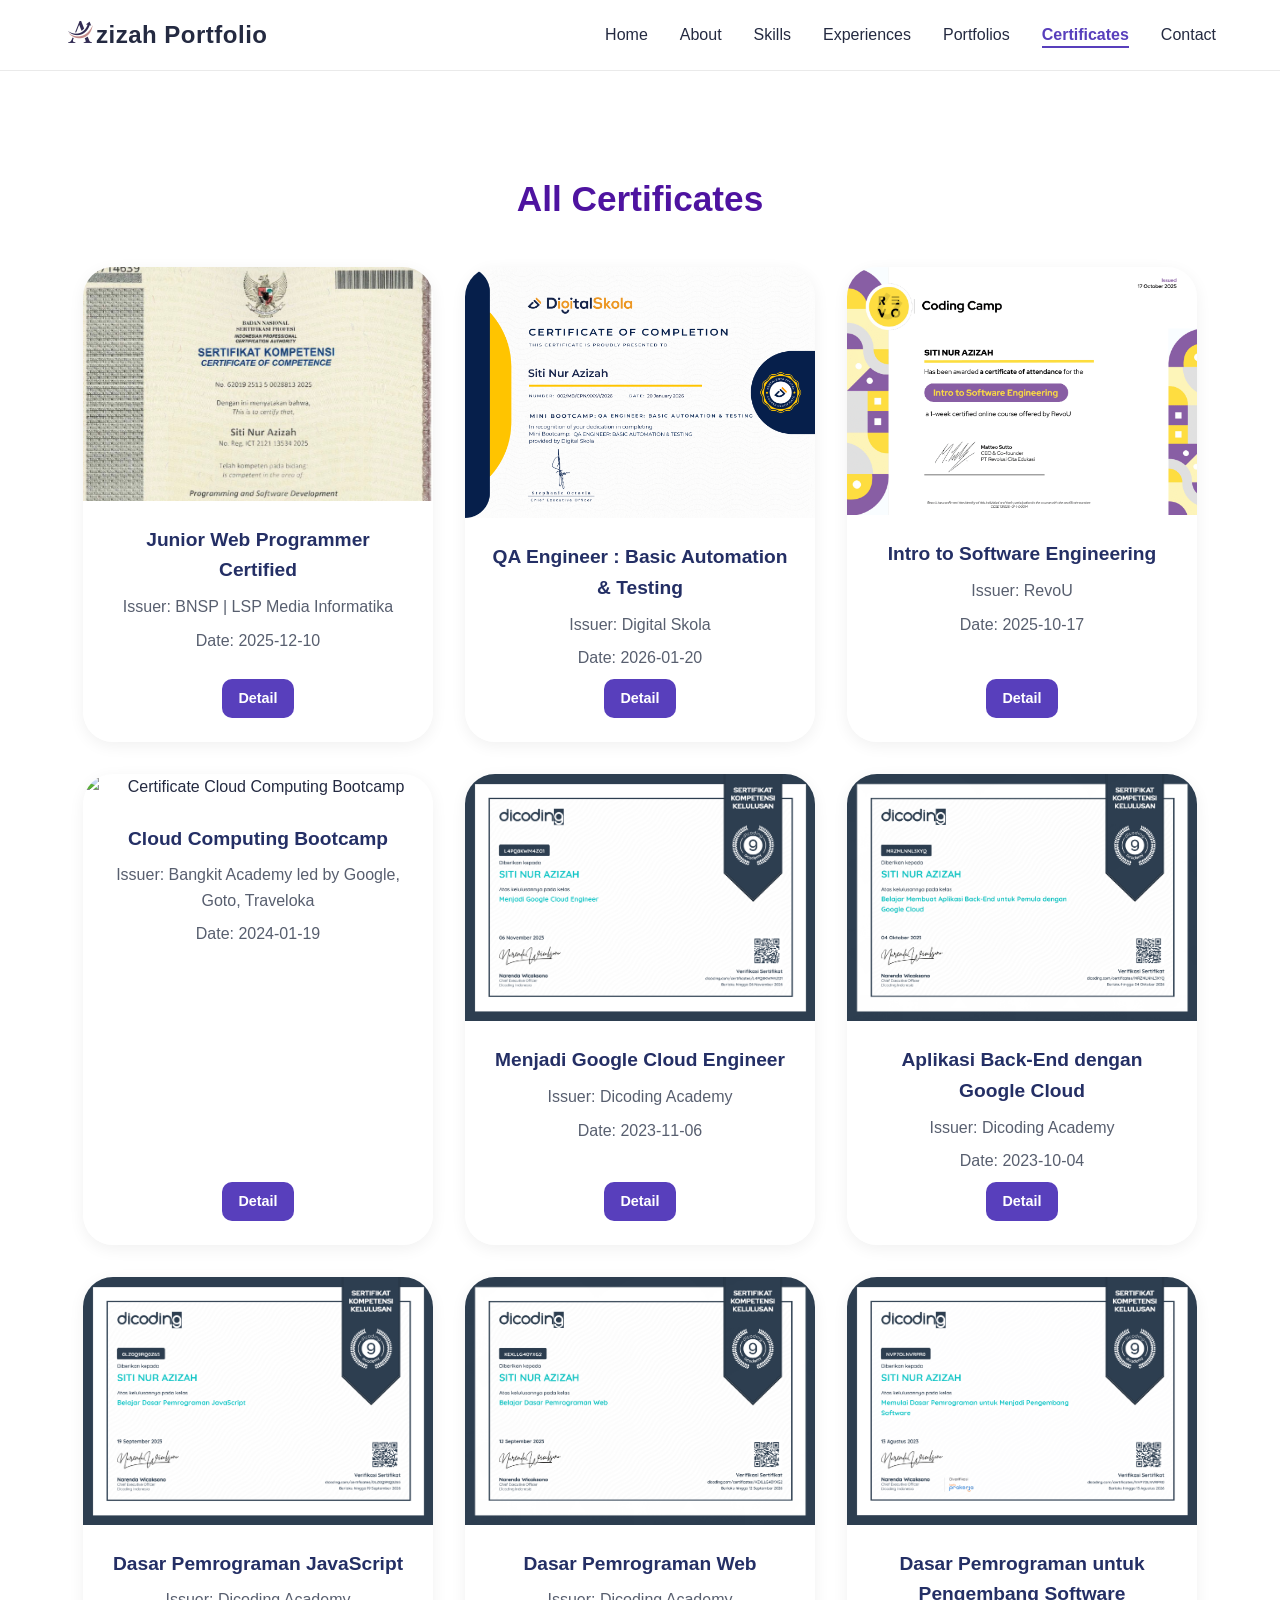
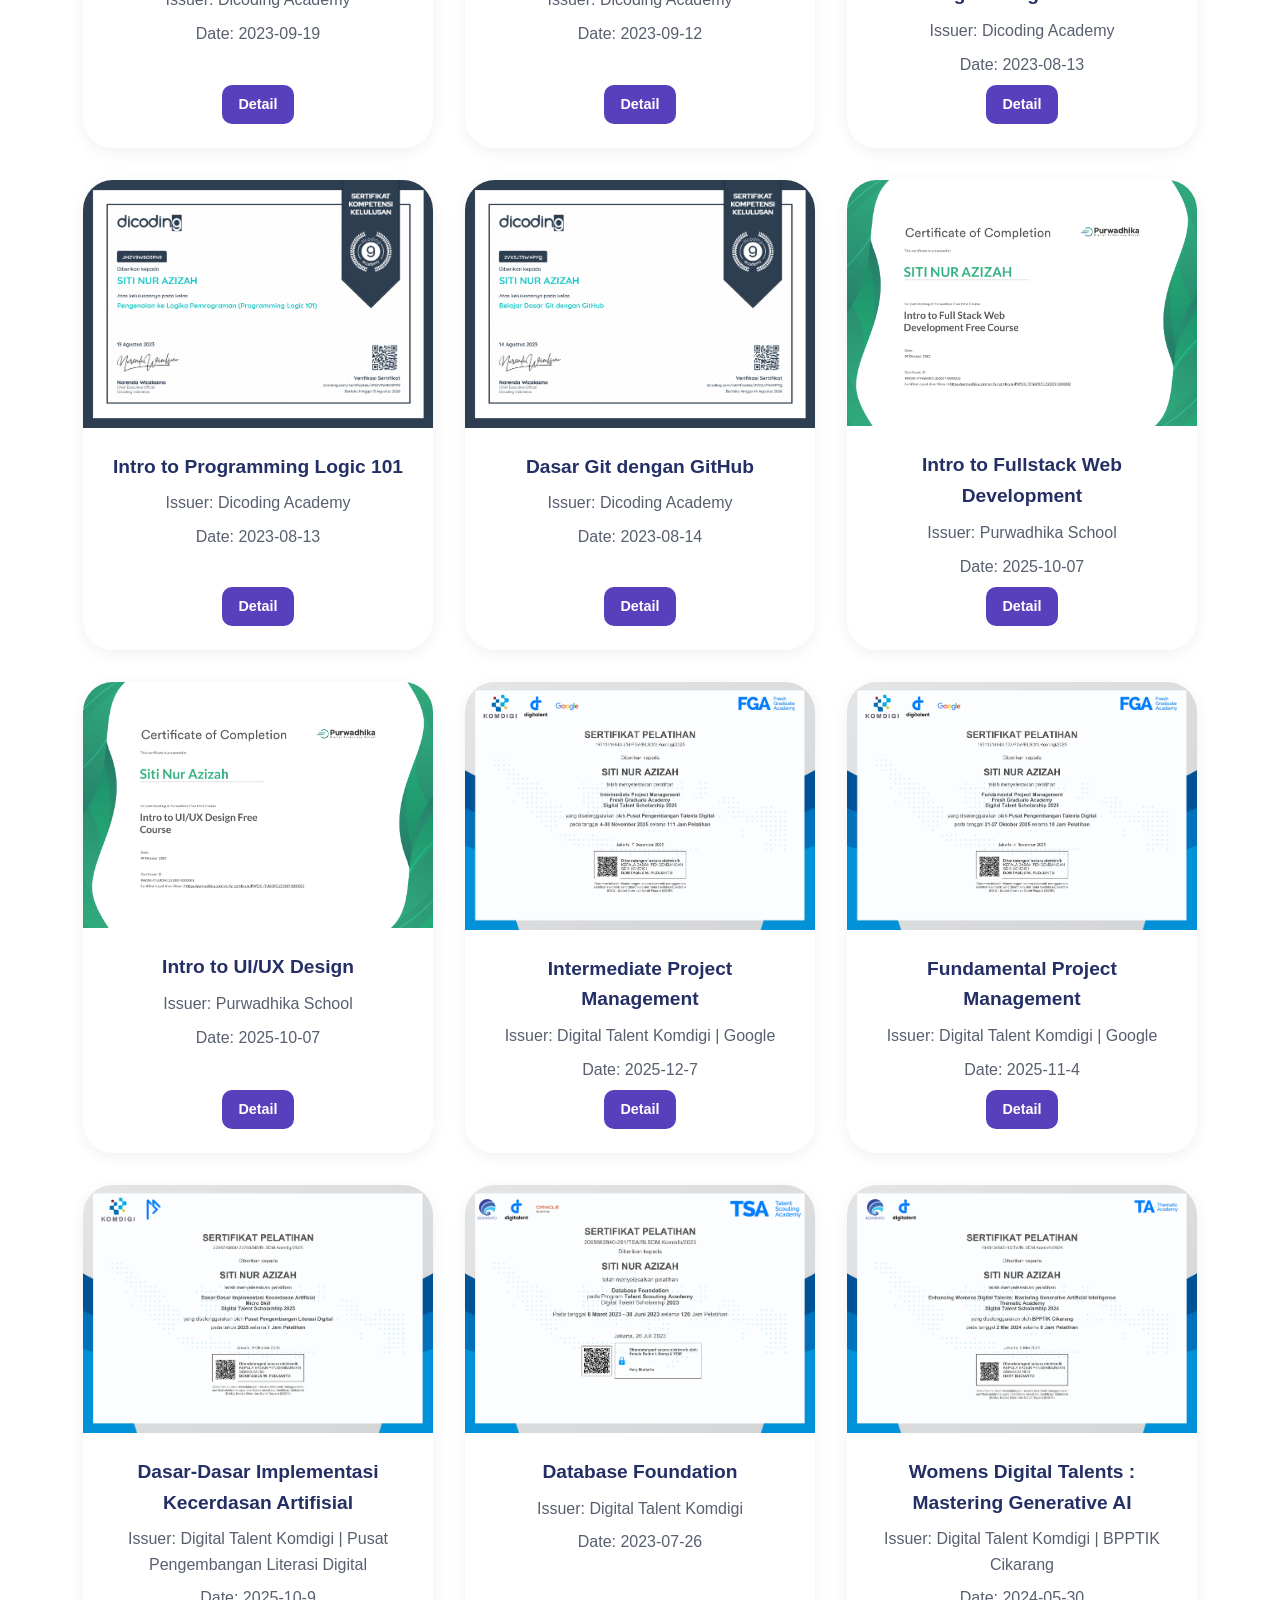
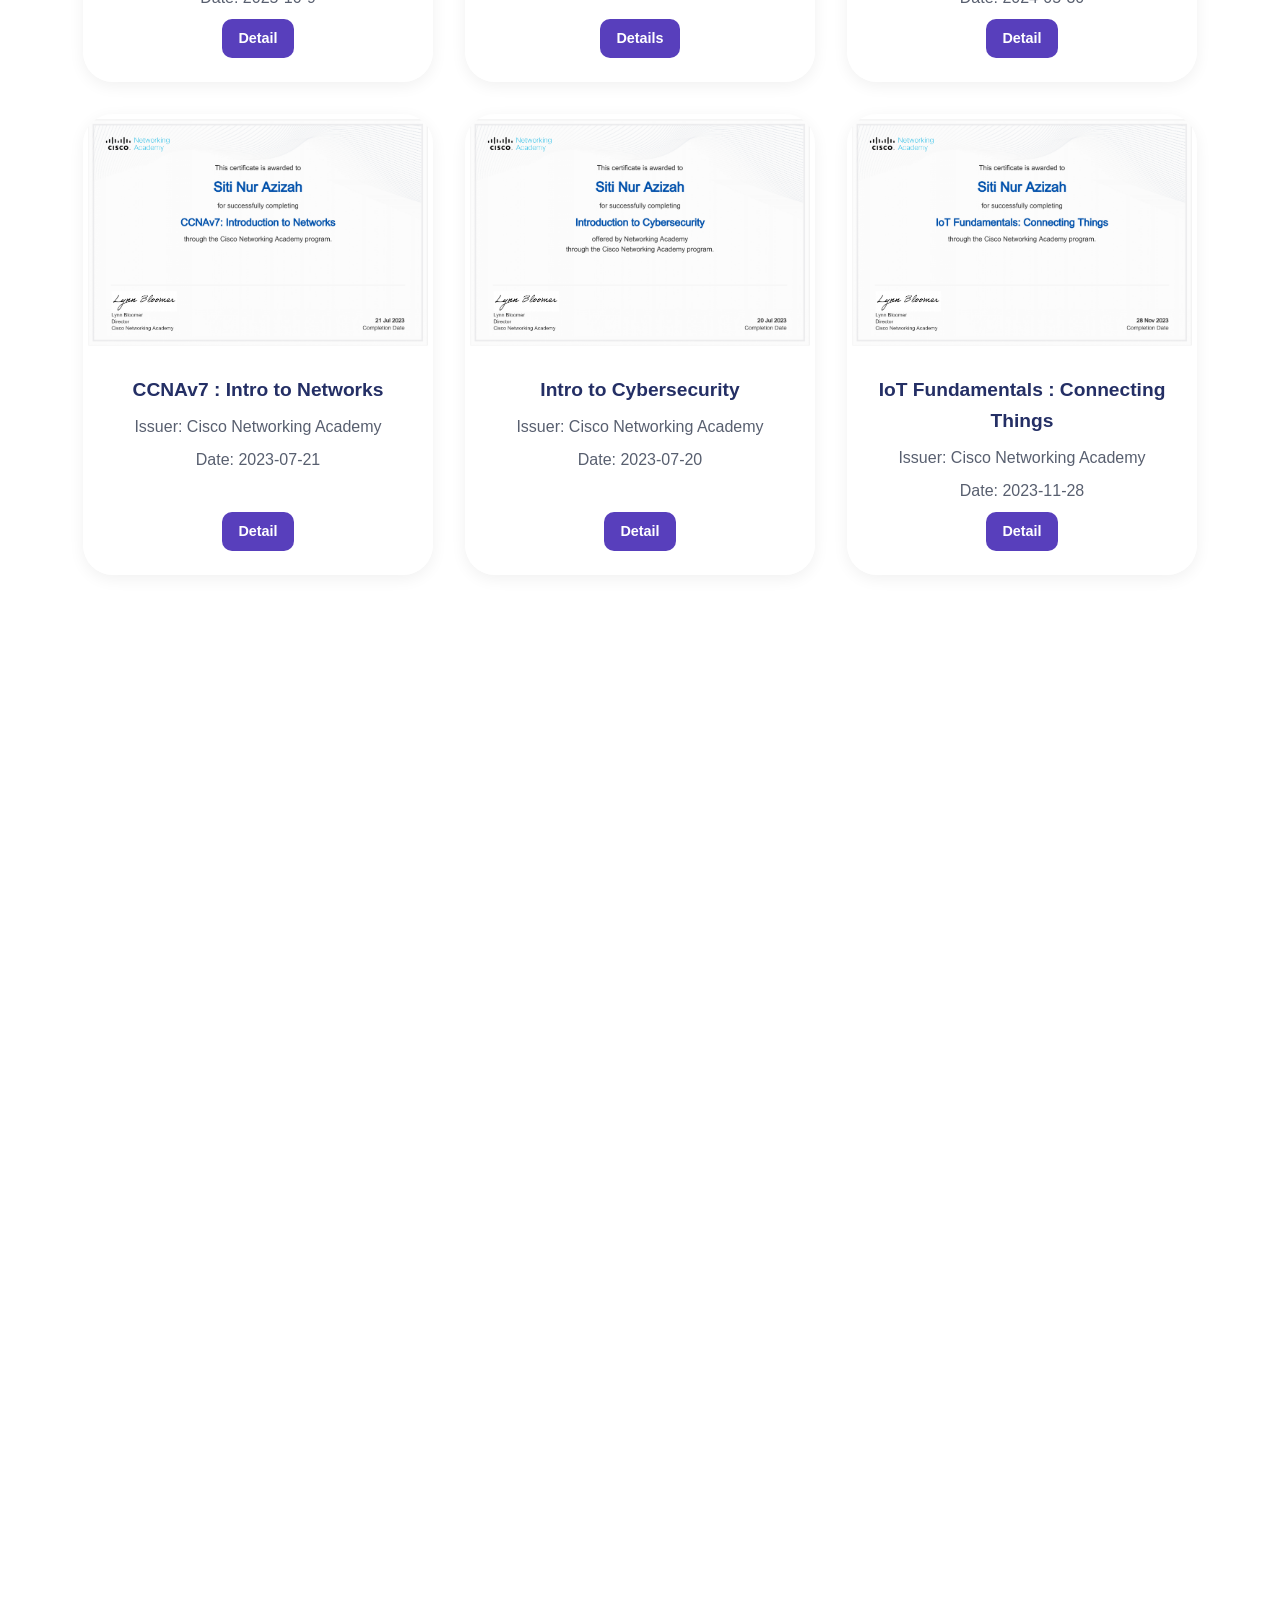
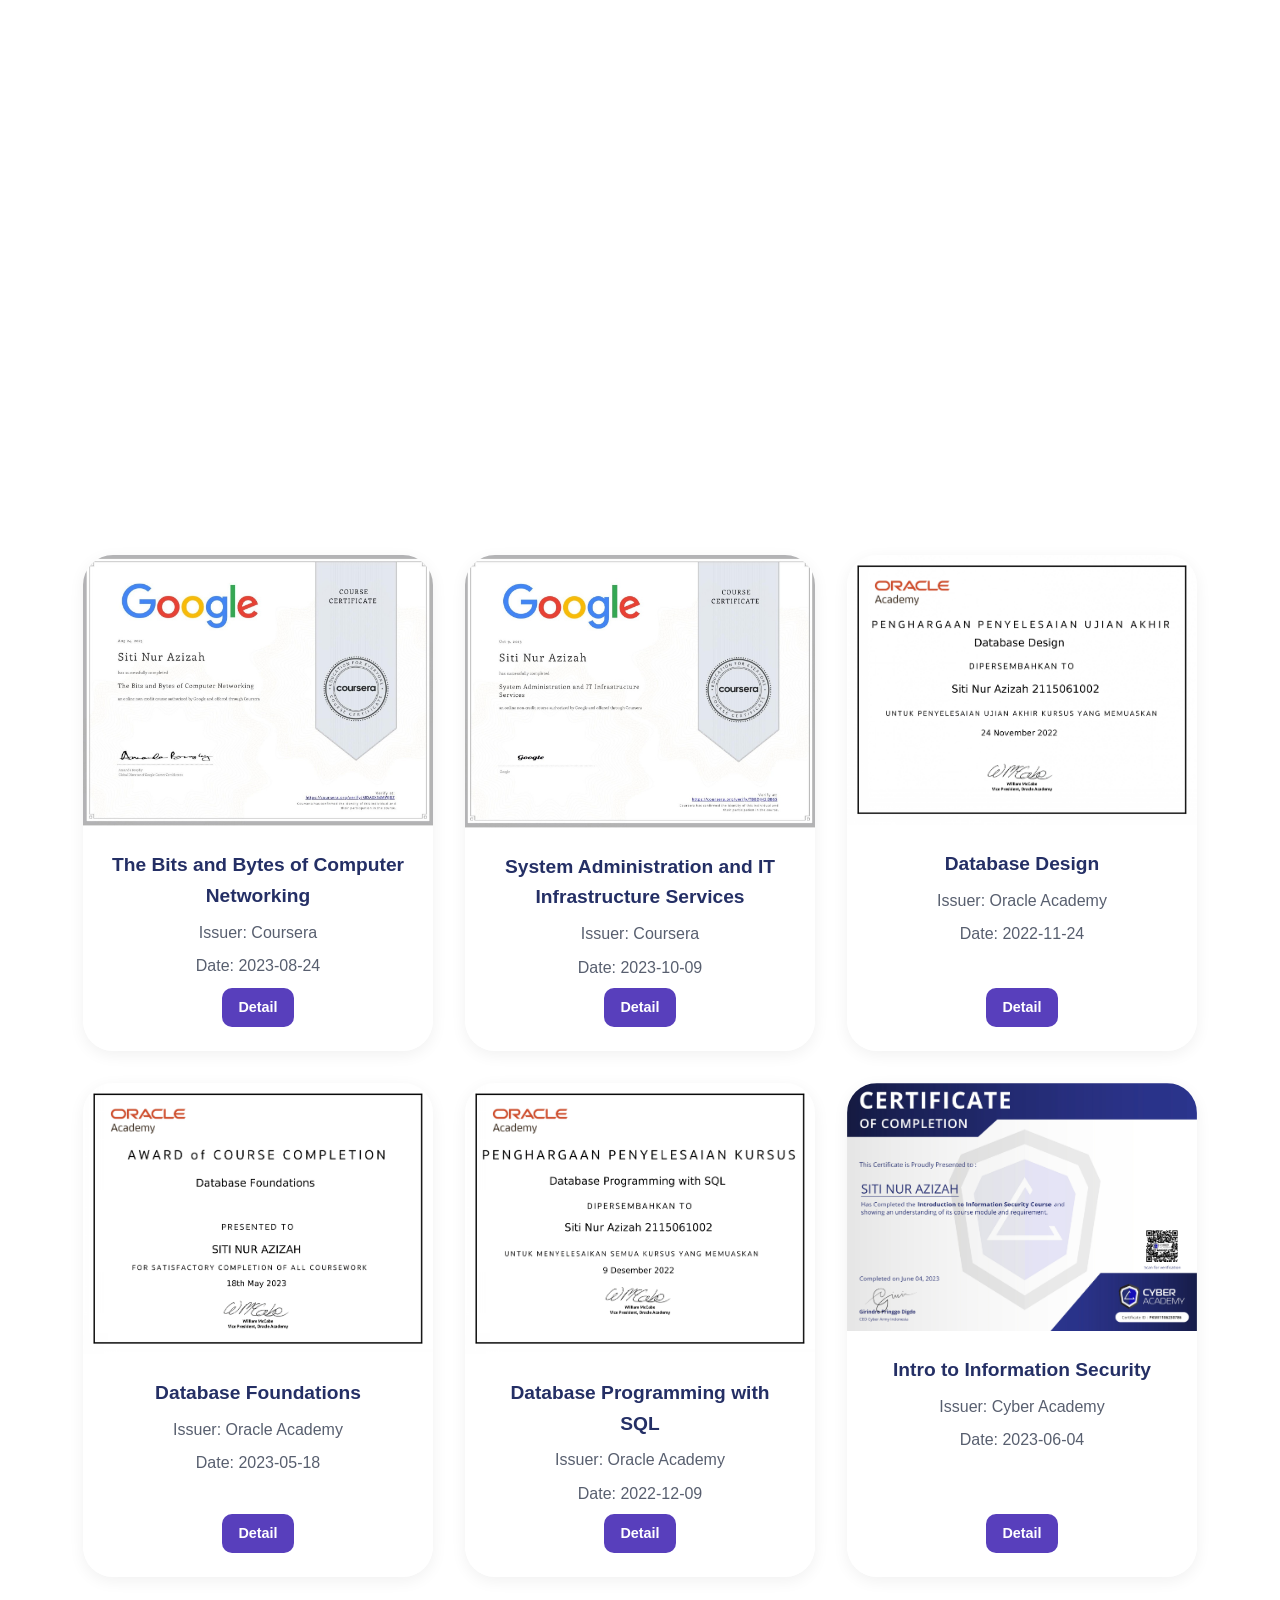
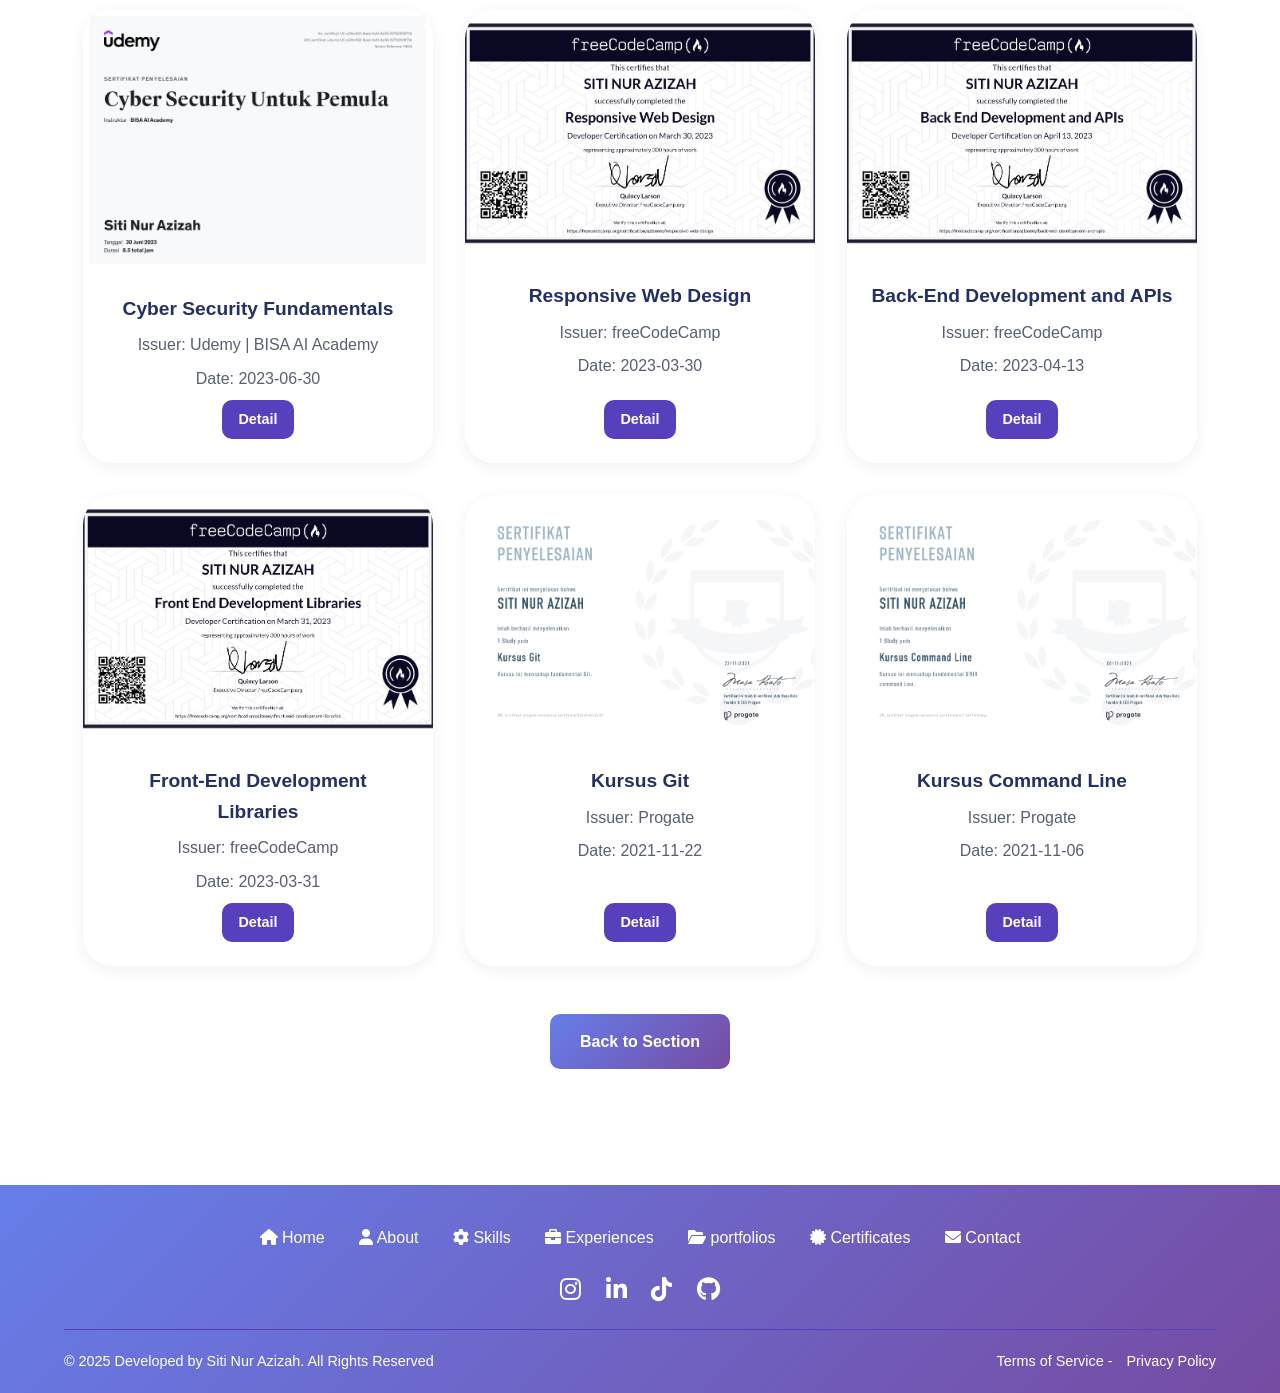
==== commit 34cc73b2: "update sertif" ====
--- a/certificates.html
+++ b/certificates.html
@@ -41,25 +41,23 @@
       <div class="certificates-list">
         <!-- All certificates -->
         <div class="certificate-item scroll-animate">
-          <img src="assets/certificate/qa-digitalskola.png" alt="Certificate BNSP">
+          <img src="assets/img/junior_wp.jpeg" alt="Certificate BNSP">
           <div class="certificate-content">
             <h3>Junior Web Programmer Certified</h3>
             <p>Issuer: BNSP | LSP Media Informatika</p>
             <p>Date: 2025-12-10</p>
-            <!-- <a href="https://drive.google.com/file/d/1ZLvPG38l7skZjwLCJLXIM7DwhdLGk0Xa/view" class="btn btn-details">Detail</a> -->
-          </div>
-        </div>
-
+            <a href="https://drive.google.com/file/d/1ZLvPG38l7skZjwLCJLXIM7DwhdLGk0Xa/view" class="btn btn-details">Detail</a>
+          </div>
+        </div>
         <div class="certificate-item scroll-animate">
           <img src="assets/certificate/qa-digitalskola.png" alt="Certificate QA Engineer Digital Skola">
           <div class="certificate-content">
             <h3>QA Engineer : Basic Automation & Testing</h3>
             <p>Issuer: Digital Skola</p>
             <p>Date: 2026-01-20</p>
-            <a href="https://drive.google.com/file/d/1kx5jIGhZi-O9Yt673OD2bWwfiASq9zLA/view?usp=sharing" class="btn btn-details">Detail</a>
-          </div>
-        </div>
-
+            <a href="https://drive.google.com/file/d/1z8UcN2s0prCUXN9C6G-8U88UVpEFrnah/view?usp=drive_link" class="btn btn-details">Detail</a>
+          </div>
+        </div>
         <div class="certificate-item scroll-animate">
           <img src="assets/certificate/softwareeng-revou.png" alt="Certificate Software Engineering">
           <div class="certificate-content">
@@ -160,6 +158,24 @@
           </div>
         </div>
         <div class="certificate-item scroll-animate">
+          <img src="assets/certificate/digitalent/Sertifikat_SITI NUR AZIZAH_Intermediate Project Management_page-0001.jpg" alt="Certificate Intermediate Project Management">
+          <div class="certificate-content">
+            <h3>Intermediate Project Management</h3>
+            <p>Issuer: Digital Talent Komdigi | Google</p>
+            <p>Date: 2025-12-7</p>
+            <a href="hhttps://drive.google.com/file/d/10YSzjXgWa-tYG448Yy-HX4xfs2_2fdeM/view?usp=drive_link" class="btn btn-details">Detail</a>
+          </div>
+        </div>
+        <div class="certificate-item scroll-animate">
+          <img src="assets/certificate/digitalent/Sertifikat_SITI NUR AZIZAH_Fundamental Project Management_page-0001.jpg" alt="Certificate Fundamental Project Management">
+          <div class="certificate-content">
+            <h3>Fundamental Project Management</h3>
+            <p>Issuer: Digital Talent Komdigi | Google</p>
+            <p>Date: 2025-11-4</p>
+            <a href="https://drive.google.com/file/d/1I6m9DjeqHF_ONom9BwGtuWRNaE2s8JXK/view?usp=drive_link" class="btn btn-details">Detail</a>
+          </div>
+        </div>
+        <div class="certificate-item scroll-animate">
           <img src="assets/certificate/digitalent/Sertifikat_SITI NUR AZIZAH_Dasar-Dasar Implementasi Kecerdasan Artifisial.png" alt="Certificate Dasar-Dasar Implementasi Kecerdasan Artifisial">
           <div class="certificate-content">
             <h3>Dasar-Dasar Implementasi Kecerdasan Artifisial</h3>
@@ -211,6 +227,87 @@
             <p>Issuer: Cisco Networking Academy</p>
             <p>Date: 2023-11-28</p>
             <a href="https://drive.google.com/file/d/1dEp4uenTkmfUfR2kMaPmVStcewjHRc7p/view?usp=drive_link" class="btn btn-details">Detail</a>
+          </div>
+        </div>
+        <div class="certificate-item scroll-animate">
+          <img src="assets/certificate/coursera/Use AI_page-0001.jpg" alt="Certificate Stay Ahead of the AI Curve">
+          <div class="certificate-content">
+            <h3>Stay Ahead of the AI Curve</h3>
+            <p>Issuer: Coursera | Google</p>
+            <p>Date: 2025-11-23</p>
+            <a href="https://www.coursera.org/account/accomplishments/verify/RPOJF2TETI4I" class="btn btn-details">Detail</a>
+          </div>
+        </div>
+        <div class="certificate-item scroll-animate">
+          <img src="assets/certificate/coursera/Use AI_page-0001.jpg" alt="Certificate Use AI Responsibly">
+          <div class="certificate-content">
+            <h3>Use AI Responsibly</h3>
+            <p>Issuer: Coursera | Google</p>
+            <p>Date: 2025-11-23</p>
+            <a href="https://www.coursera.org/account/accomplishments/verify/GRUY1FN55DJO" class="btn btn-details">Detail</a>
+          </div>
+        </div>
+        <div class="certificate-item scroll-animate">
+          <img src="assets/certificate/coursera/Discover the art_page-0001.jpg" alt="Certificate Discover the Art of Prompting">
+          <div class="certificate-content">
+            <h3>Discover the Art of Prompting</h3>
+            <p>Issuer: Coursera | Google</p>
+            <p>Date: 2025-11-23</p>
+            <a href="https://www.coursera.org/account/accomplishments/verify/O7QDYABVWP20" class="btn btn-details">Detail</a>
+          </div>
+        </div>
+        <div class="certificate-item scroll-animate">
+          <img src="assets/certificate/coursera/Maximize Productivity_page-0001.jpg" alt="Certificate Maximize Productivity with AI Tools">
+          <div class="certificate-content">
+            <h3>Maximize Productivity with AI Tools</h3>
+            <p>Issuer: Coursera | Google</p>
+            <p>Date: 2025-11-23</p>
+            <a href="https://www.coursera.org/account/accomplishments/verify/4EVW3O5OBNCI" class="btn btn-details">Detail</a>
+          </div>
+        </div>
+        <div class="certificate-item scroll-animate">
+          <img src="assets/certificate/coursera/Intro to AI_page-0001.jpg" alt="Certificate Introduction to AI">
+          <div class="certificate-content">
+            <h3>Introduction to AI</h3>
+            <p>Issuer: Coursera | Google</p>
+            <p>Date: 2025-11-22</p>
+            <a href="https://www.coursera.org/account/accomplishments/verify/UYVGBGIJAP87" class="btn btn-details">Detail</a>
+          </div>
+        </div>
+        <div class="certificate-item scroll-animate">
+          <img src="assets/certificate/coursera/Project Execution_page-0001.jpg" alt="Certificate Project Execution: Running the Project">
+          <div class="certificate-content">
+            <h3>Project Execution: Running the Project</h3>
+            <p>Issuer: Coursera | Google</p>
+            <p>Date: 2025-11-22</p>
+            <a href="https://www.coursera.org/account/accomplishments/verify/65H3PA9B6RUC" class="btn btn-details">Detail</a>
+          </div>
+        </div>
+        <div class="certificate-item scroll-animate">
+          <img src="assets/certificate/coursera/Foundations of PM_page-0001.jpg" alt="Certificate Foundation of Project Management">
+          <div class="certificate-content">
+            <h3>Foundation of Project Management</h3>
+            <p>Issuer: Coursera | Google</p>
+            <p>Date: 2025-11-14</p>
+            <a href="https://www.coursera.org/account/accomplishments/verify/XBGH5967AHXO" class="btn btn-details">Detail</a>
+          </div>
+        </div>
+        <div class="certificate-item scroll-animate">
+          <img src="assets/certificate/coursera/Project Planning_page-0001.jpg" alt="Certificate Project Plannig: Putting It All Together">
+          <div class="certificate-content">
+            <h3>Project Plannig: Putting It All Together</h3>
+            <p>Issuer: Coursera | Google</p>
+            <p>Date: 2025-11-10</p>
+            <a href="https://www.coursera.org/account/accomplishments/verify/WQPNLPNLIU0F" class="btn btn-details">Detail</a>
+          </div>
+        </div>
+        <div class="certificate-item scroll-animate">
+          <img src="assets/certificate/coursera/Project Initiation_page-0001.jpg" alt="Certificate Project Initiation: Starting a Successful Project">
+          <div class="certificate-content">
+            <h3>Project Initiation: Starting a Successful Project</h3>
+            <p>Issuer: Coursera | Google</p>
+            <p>Date: 2025-11-9</p>
+            <a href="https://www.coursera.org/account/accomplishments/verify/UP65QMAO05KO" class="btn btn-details">Detail</a>
           </div>
         </div>
         <div class="certificate-item scroll-animate">
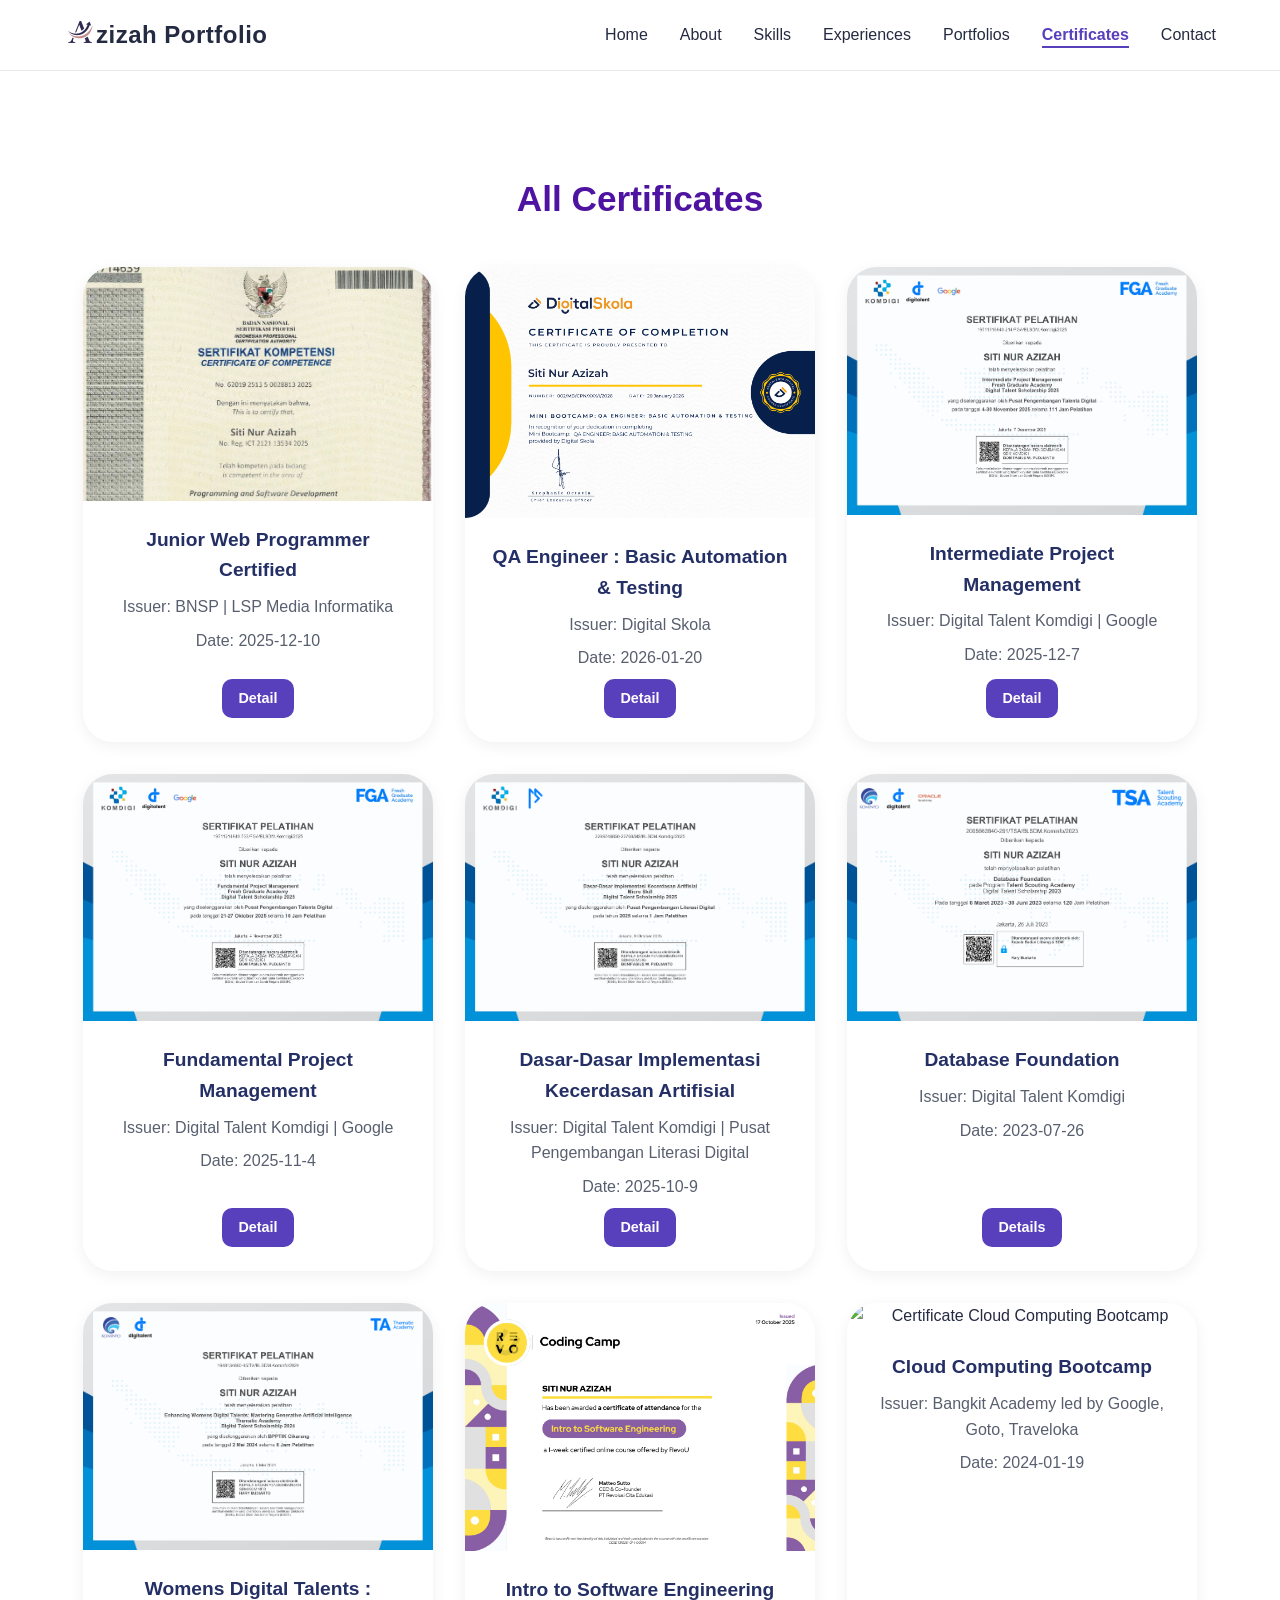
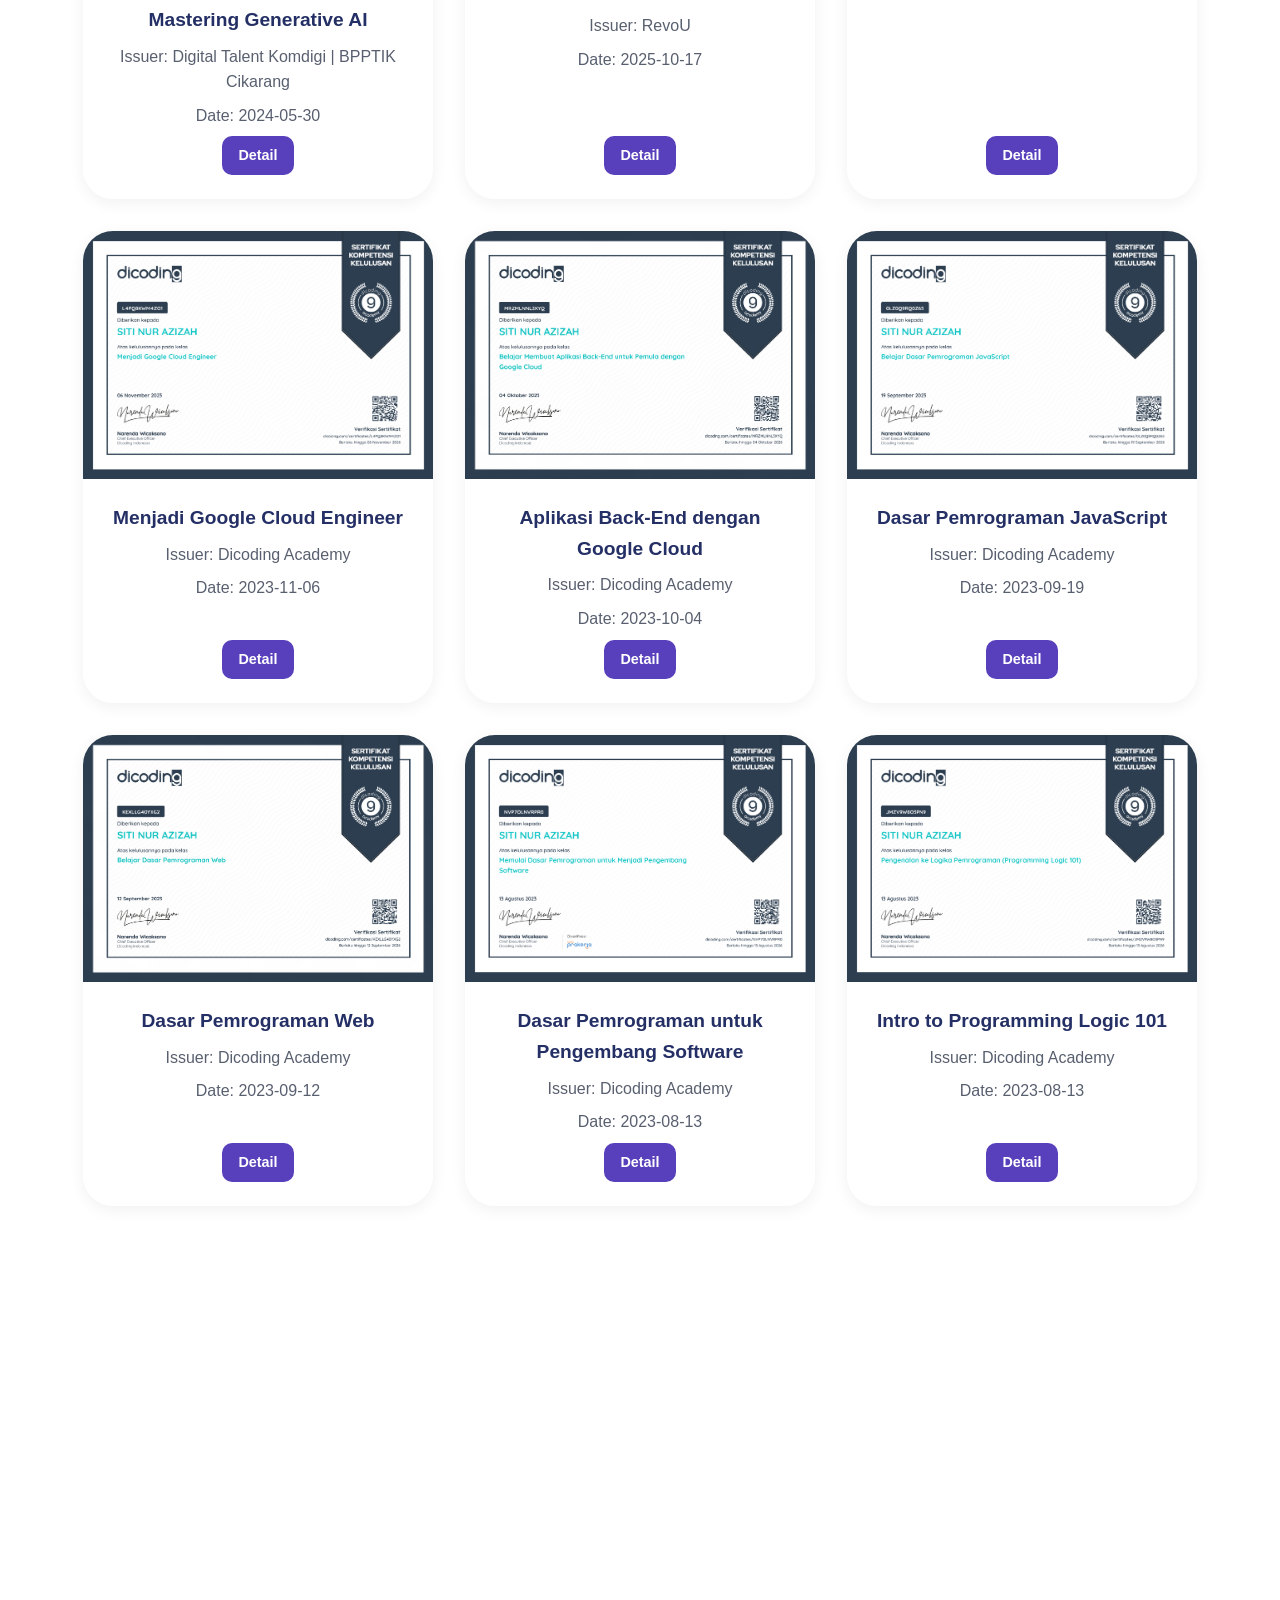
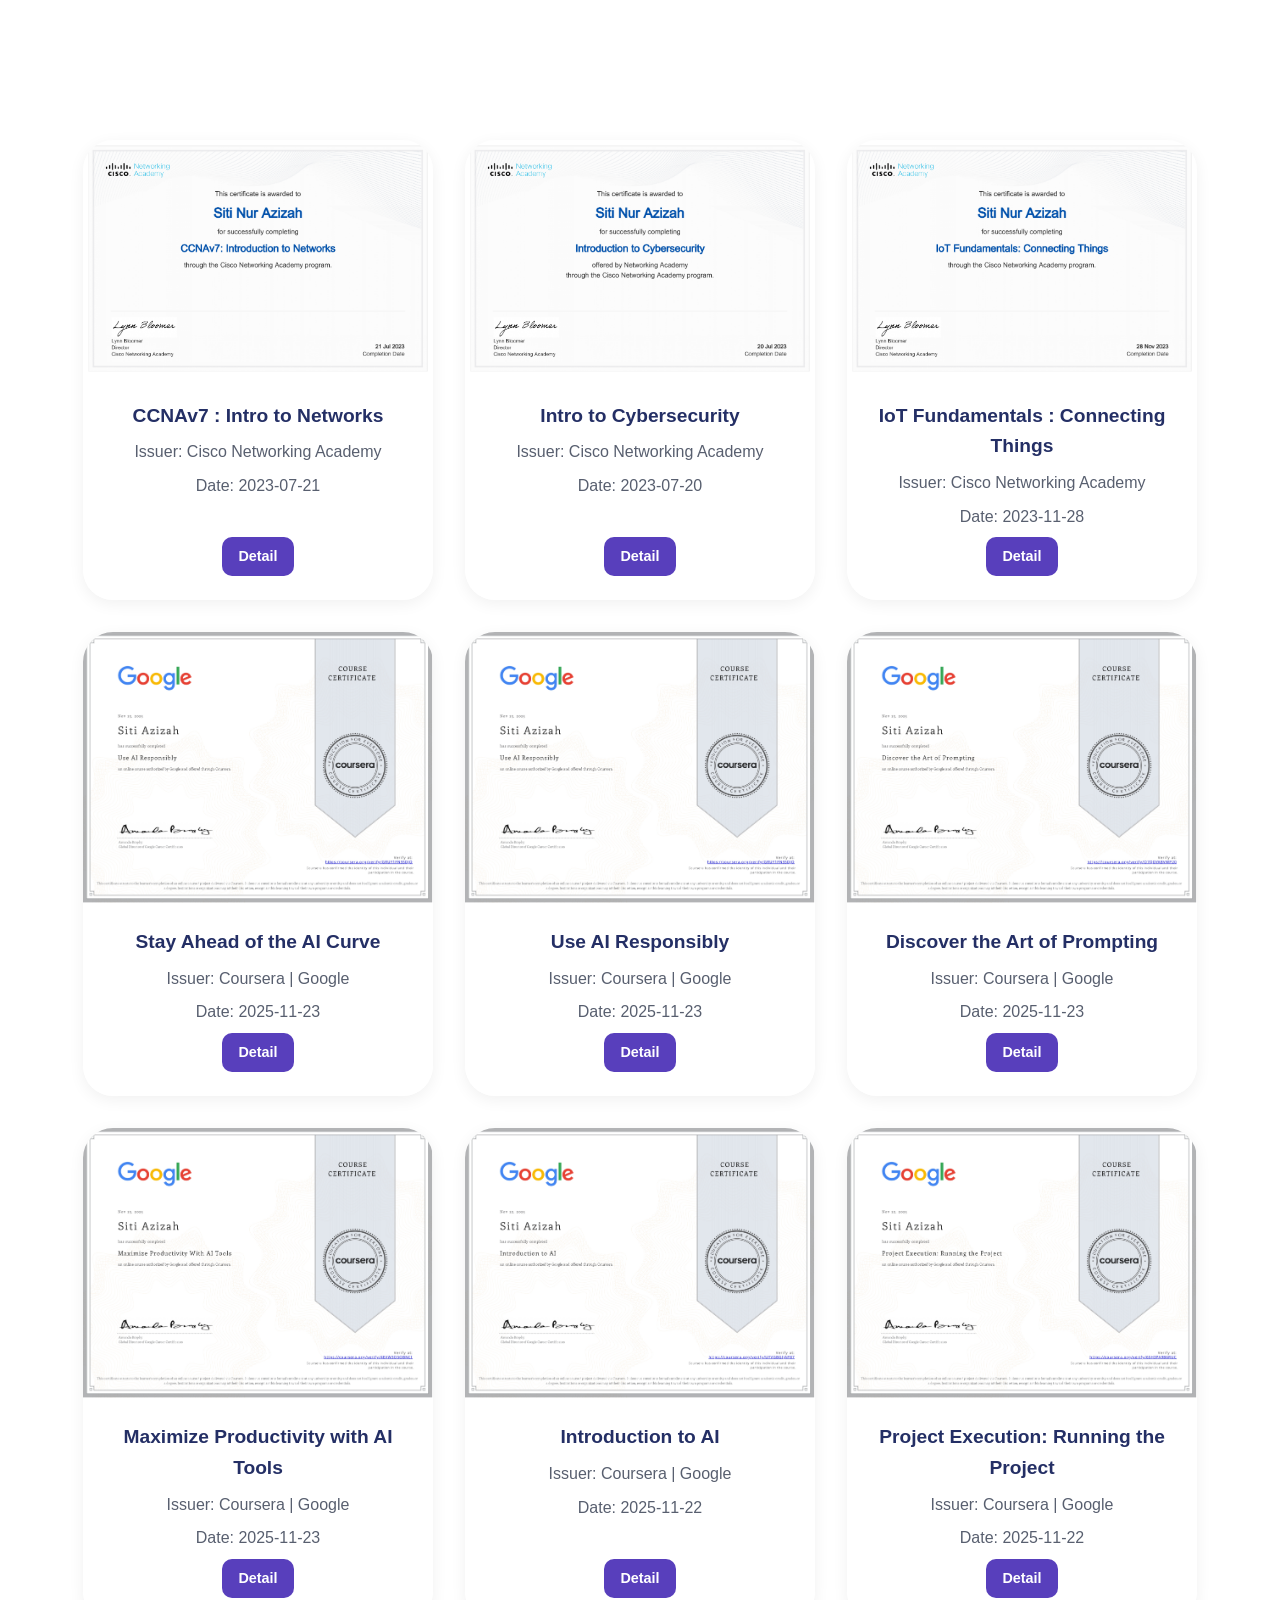
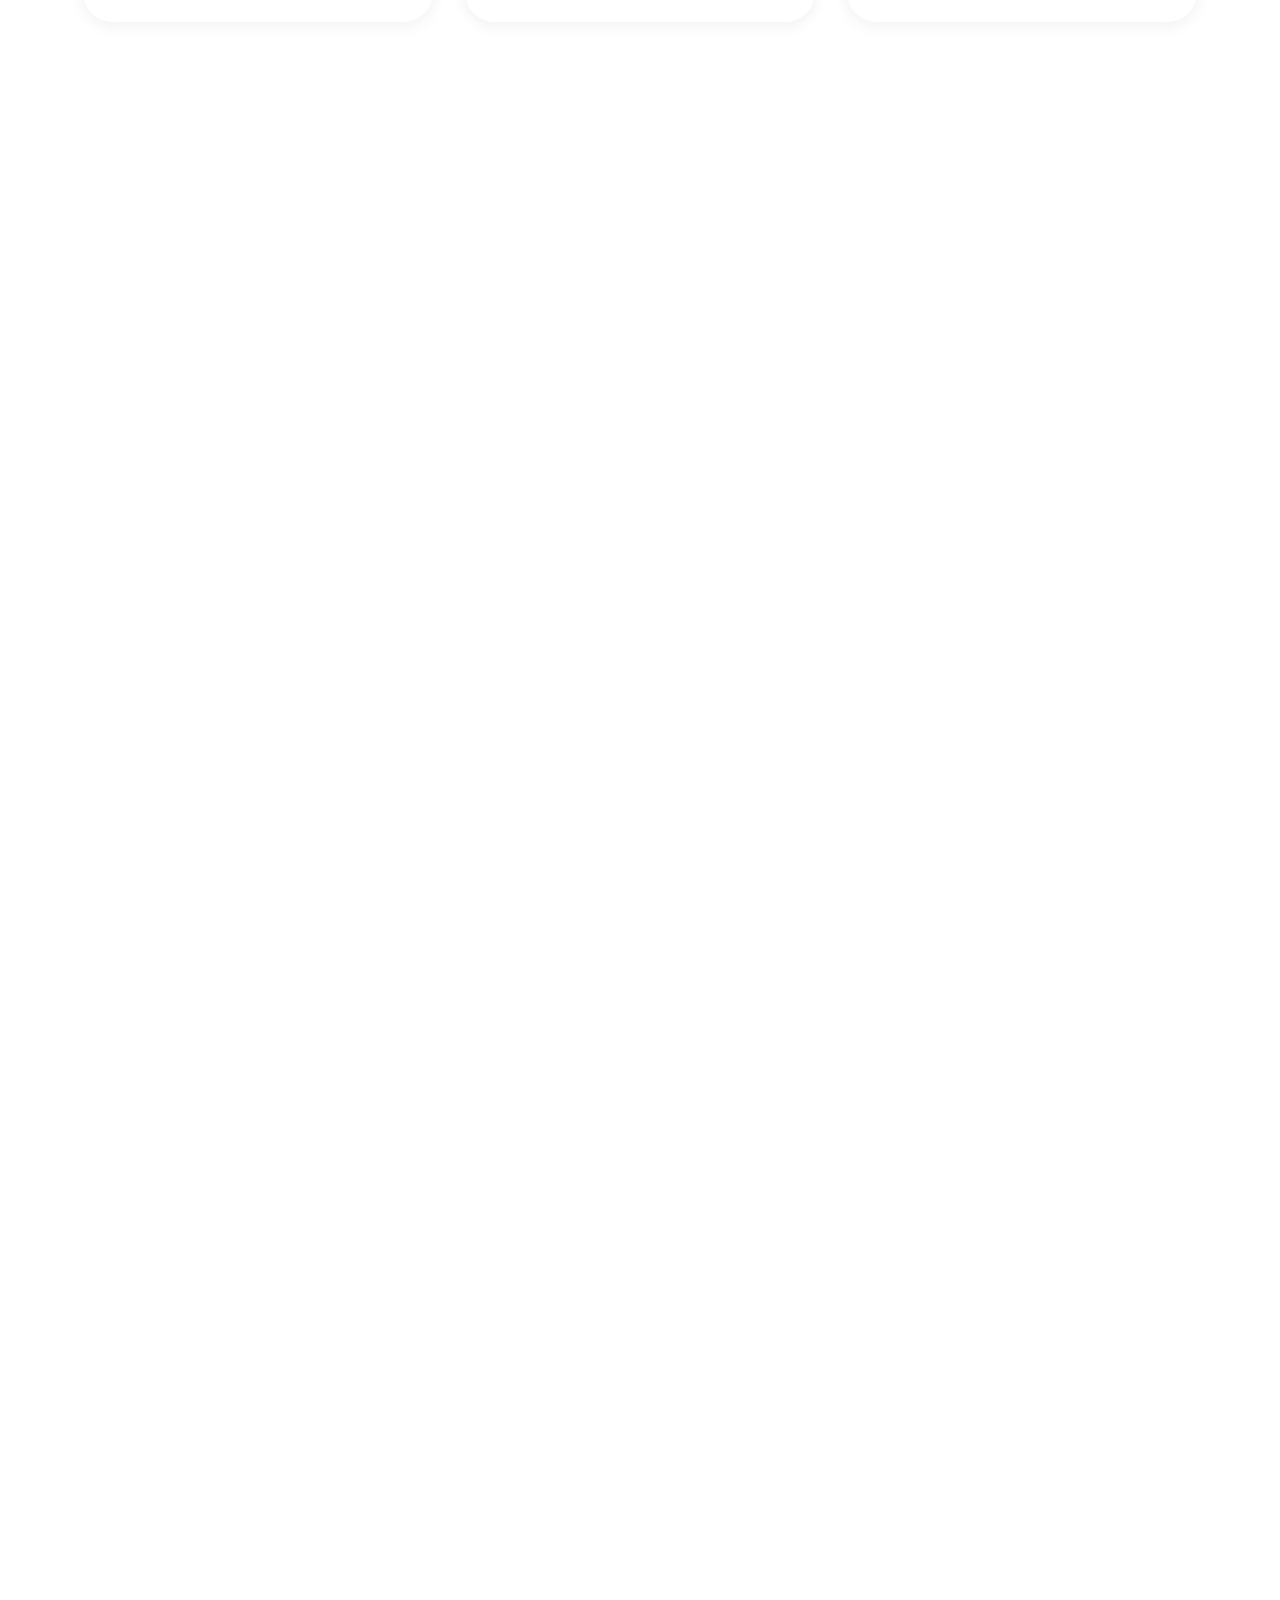
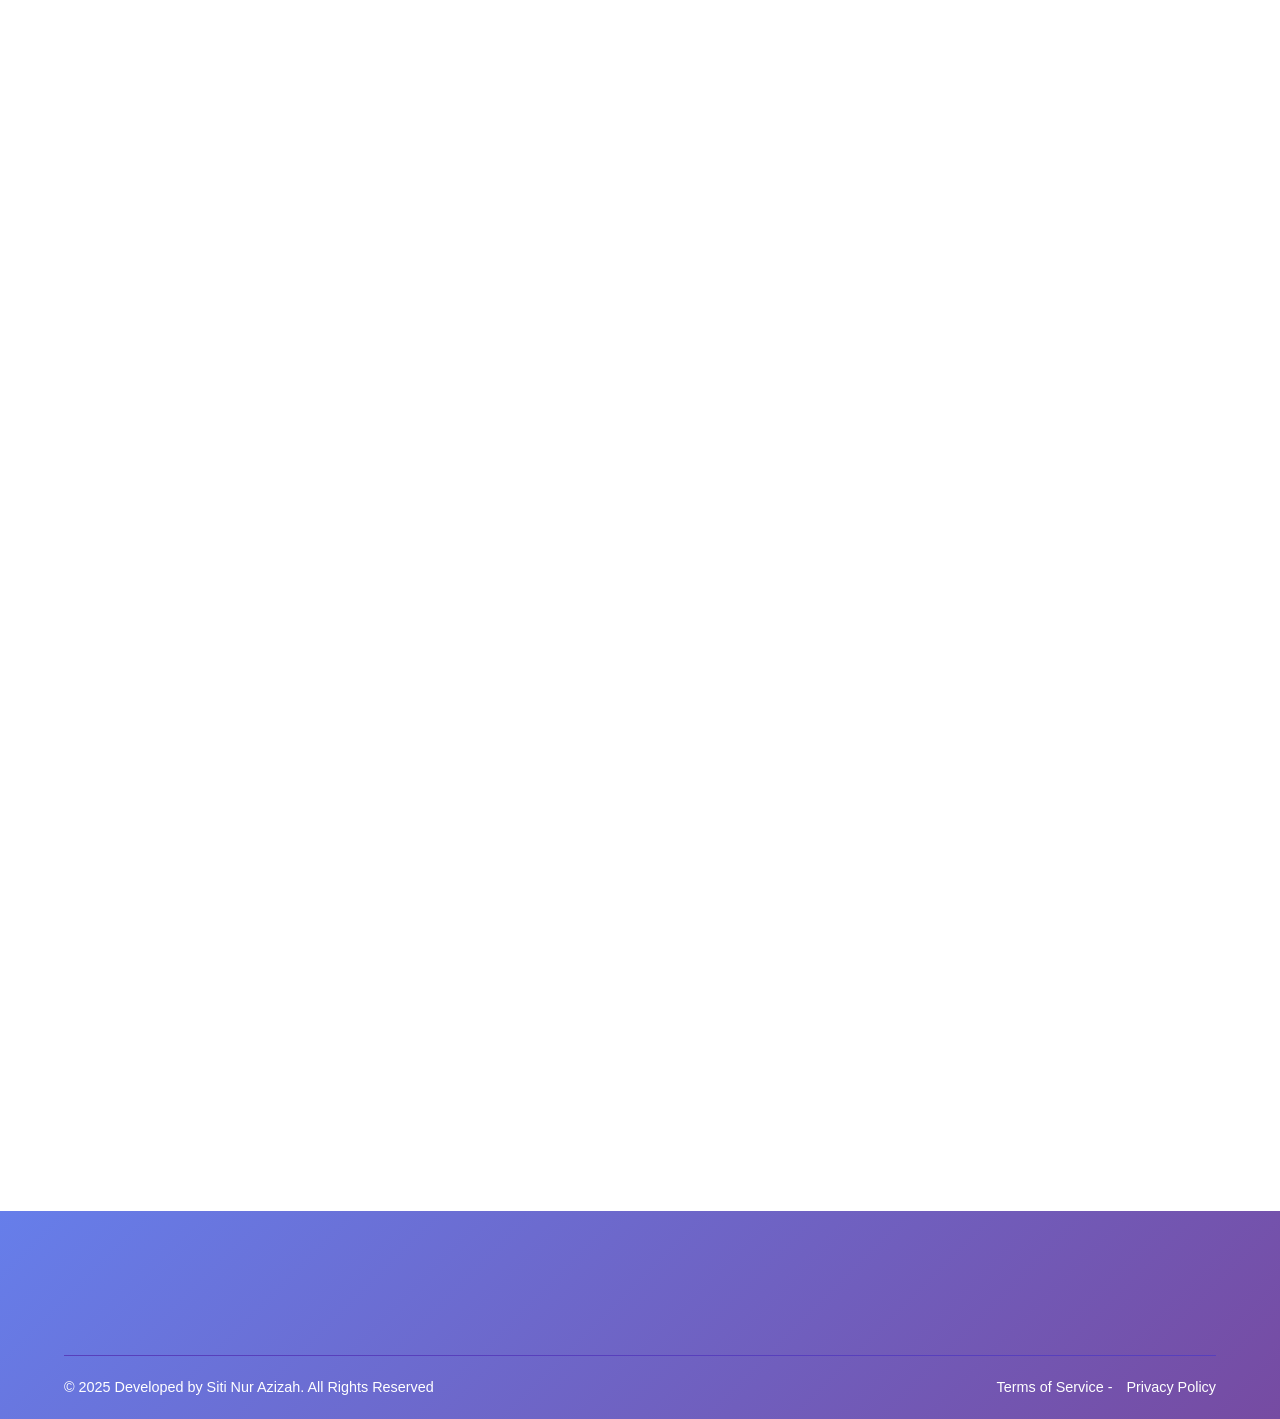
==== commit 1e94947e: "update certificate" ====
--- a/certificates.html
+++ b/certificates.html
@@ -59,6 +59,51 @@
           </div>
         </div>
         <div class="certificate-item scroll-animate">
+          <img src="assets/certificate/digitalent/Sertifikat_SITI NUR AZIZAH_Intermediate Project Management_page-0001.jpg" alt="Certificate Intermediate Project Management">
+          <div class="certificate-content">
+            <h3>Intermediate Project Management</h3>
+            <p>Issuer: Digital Talent Komdigi | Google</p>
+            <p>Date: 2025-12-7</p>
+            <a href="hhttps://drive.google.com/file/d/10YSzjXgWa-tYG448Yy-HX4xfs2_2fdeM/view?usp=drive_link" class="btn btn-details">Detail</a>
+          </div>
+        </div>
+        <div class="certificate-item scroll-animate">
+          <img src="assets/certificate/digitalent/Sertifikat_SITI NUR AZIZAH_Fundamental Project Management_page-0001.jpg" alt="Certificate Fundamental Project Management">
+          <div class="certificate-content">
+            <h3>Fundamental Project Management</h3>
+            <p>Issuer: Digital Talent Komdigi | Google</p>
+            <p>Date: 2025-11-4</p>
+            <a href="https://drive.google.com/file/d/1I6m9DjeqHF_ONom9BwGtuWRNaE2s8JXK/view?usp=drive_link" class="btn btn-details">Detail</a>
+          </div>
+        </div>
+        <div class="certificate-item scroll-animate">
+          <img src="assets/certificate/digitalent/Sertifikat_SITI NUR AZIZAH_Dasar-Dasar Implementasi Kecerdasan Artifisial.png" alt="Certificate Dasar-Dasar Implementasi Kecerdasan Artifisial">
+          <div class="certificate-content">
+            <h3>Dasar-Dasar Implementasi Kecerdasan Artifisial</h3>
+            <p>Issuer: Digital Talent Komdigi | Pusat Pengembangan Literasi Digital</p>
+            <p>Date: 2025-10-9</p>
+            <a href="https://drive.google.com/file/d/1zB0Z5DIeGIQFLaQQscOVTFHgbGyK6Us4/view?usp=drive_link" class="btn btn-details">Detail</a>
+          </div>
+        </div>
+        <div class="certificate-item scroll-animate">
+          <img src="assets/certificate/digitalent/Sertifikat_SITI NUR AZIZAH_Database Foundation.png" alt="Certificate Database Foundation">
+          <div class="certificate-content">
+            <h3>Database Foundation</h3>
+            <p>Issuer: Digital Talent Komdigi</p>
+            <p>Date: 2023-07-26</p>
+            <a href="https://drive.google.com/file/d/1chMUheDIO_dQF70-TXZHuA2Eh0b5Cd7H/view?usp=drive_link" class="btn btn-details">Details</a>
+          </div>
+        </div>
+        <div class="certificate-item scroll-animate">
+          <img src="assets/certificate/digitalent/Sertifikat_SITI NUR AZIZAH_Enhancing Womens Digital Talents_ Mastering Generative Artificial Intelligence.png" alt="Certificate Womens Digital Talents : Mastering Generative AI">
+          <div class="certificate-content">
+            <h3>Womens Digital Talents : Mastering Generative AI</h3>
+            <p>Issuer: Digital Talent Komdigi | BPPTIK Cikarang</p>
+            <p>Date: 2024-05-30</p>
+            <a href="https://drive.google.com/file/d/1E2F30EuQc_l25Jdkmxa51Vl7Aryn4zsx/view?usp=drive_link" class="btn btn-details">Detail</a>
+          </div>
+        </div>
+        <div class="certificate-item scroll-animate">
           <img src="assets/certificate/softwareeng-revou.png" alt="Certificate Software Engineering">
           <div class="certificate-content">
             <h3>Intro to Software Engineering</h3>
@@ -155,51 +200,6 @@
             <p>Issuer: Purwadhika School</p>
             <p>Date: 2025-10-07</p>
             <a href="https://purwadhika.com/verify-certificate/PWDK-ITUUDFC-251007-0000003" class="btn btn-details">Detail</a>
-          </div>
-        </div>
-        <div class="certificate-item scroll-animate">
-          <img src="assets/certificate/digitalent/Sertifikat_SITI NUR AZIZAH_Intermediate Project Management_page-0001.jpg" alt="Certificate Intermediate Project Management">
-          <div class="certificate-content">
-            <h3>Intermediate Project Management</h3>
-            <p>Issuer: Digital Talent Komdigi | Google</p>
-            <p>Date: 2025-12-7</p>
-            <a href="hhttps://drive.google.com/file/d/10YSzjXgWa-tYG448Yy-HX4xfs2_2fdeM/view?usp=drive_link" class="btn btn-details">Detail</a>
-          </div>
-        </div>
-        <div class="certificate-item scroll-animate">
-          <img src="assets/certificate/digitalent/Sertifikat_SITI NUR AZIZAH_Fundamental Project Management_page-0001.jpg" alt="Certificate Fundamental Project Management">
-          <div class="certificate-content">
-            <h3>Fundamental Project Management</h3>
-            <p>Issuer: Digital Talent Komdigi | Google</p>
-            <p>Date: 2025-11-4</p>
-            <a href="https://drive.google.com/file/d/1I6m9DjeqHF_ONom9BwGtuWRNaE2s8JXK/view?usp=drive_link" class="btn btn-details">Detail</a>
-          </div>
-        </div>
-        <div class="certificate-item scroll-animate">
-          <img src="assets/certificate/digitalent/Sertifikat_SITI NUR AZIZAH_Dasar-Dasar Implementasi Kecerdasan Artifisial.png" alt="Certificate Dasar-Dasar Implementasi Kecerdasan Artifisial">
-          <div class="certificate-content">
-            <h3>Dasar-Dasar Implementasi Kecerdasan Artifisial</h3>
-            <p>Issuer: Digital Talent Komdigi | Pusat Pengembangan Literasi Digital</p>
-            <p>Date: 2025-10-9</p>
-            <a href="https://drive.google.com/file/d/1zB0Z5DIeGIQFLaQQscOVTFHgbGyK6Us4/view?usp=drive_link" class="btn btn-details">Detail</a>
-          </div>
-        </div>
-        <div class="certificate-item scroll-animate">
-          <img src="assets/certificate/digitalent/Sertifikat_SITI NUR AZIZAH_Database Foundation.png" alt="Certificate Database Foundation">
-          <div class="certificate-content">
-            <h3>Database Foundation</h3>
-            <p>Issuer: Digital Talent Komdigi</p>
-            <p>Date: 2023-07-26</p>
-            <a href="https://drive.google.com/file/d/1chMUheDIO_dQF70-TXZHuA2Eh0b5Cd7H/view?usp=drive_link" class="btn btn-details">Details</a>
-          </div>
-        </div>
-        <div class="certificate-item scroll-animate">
-          <img src="assets/certificate/digitalent/Sertifikat_SITI NUR AZIZAH_Enhancing Womens Digital Talents_ Mastering Generative Artificial Intelligence.png" alt="Certificate Womens Digital Talents : Mastering Generative AI">
-          <div class="certificate-content">
-            <h3>Womens Digital Talents : Mastering Generative AI</h3>
-            <p>Issuer: Digital Talent Komdigi | BPPTIK Cikarang</p>
-            <p>Date: 2024-05-30</p>
-            <a href="https://drive.google.com/file/d/1E2F30EuQc_l25Jdkmxa51Vl7Aryn4zsx/view?usp=drive_link" class="btn btn-details">Detail</a>
           </div>
         </div>
         <div class="certificate-item scroll-animate">
